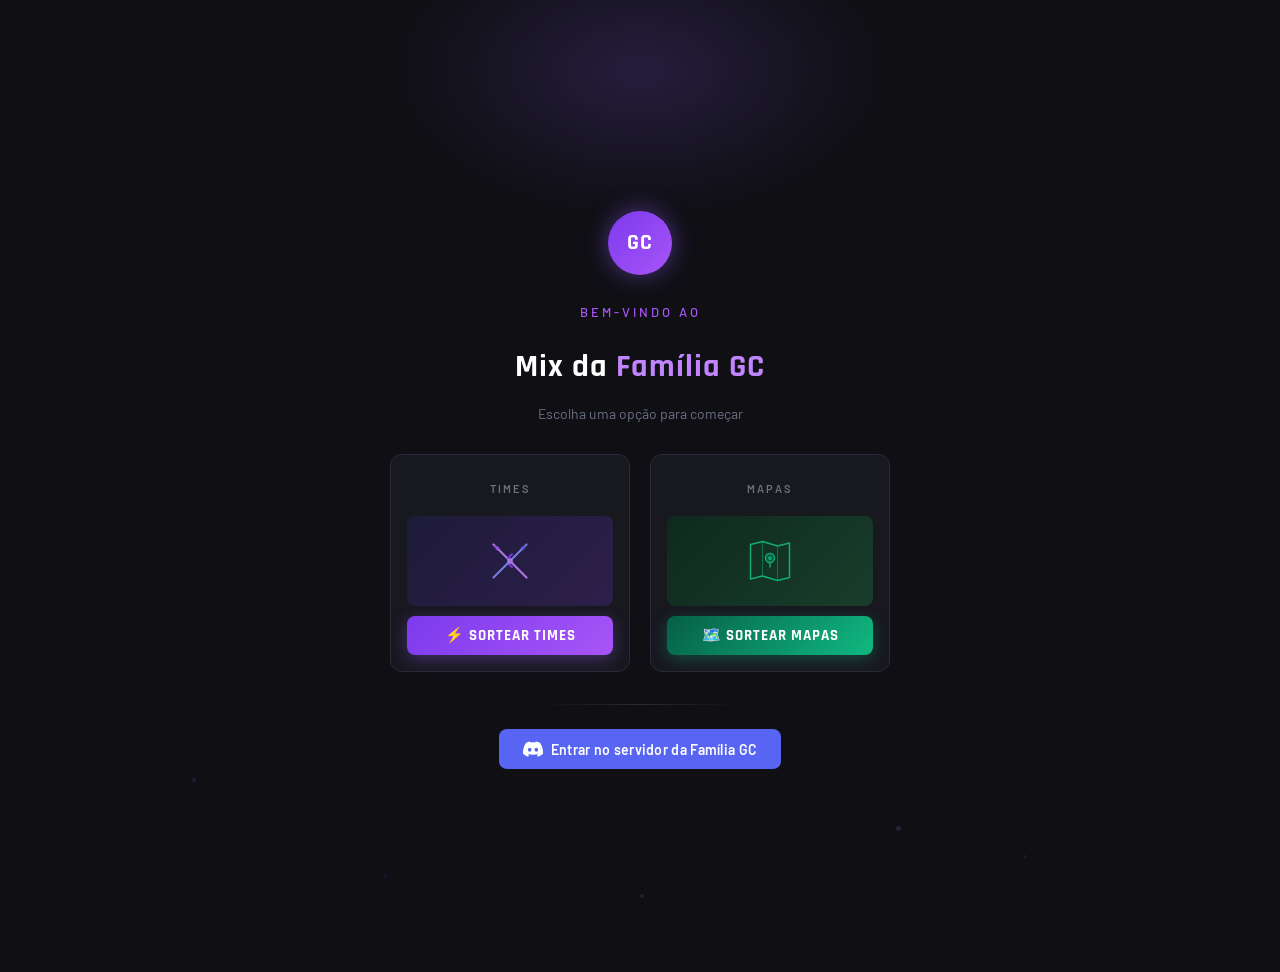
==== index.html @ 22ff1267 "add index e alteracoes de config" ====
<!DOCTYPE html>
<html lang="pt-br">
<head>
  <meta charset="UTF-8">
  <meta name="viewport" content="width=device-width, initial-scale=1.0">
  <title>Família GC</title>
</head>
<body>
  

<style>
  @import url('https://fonts.googleapis.com/css2?family=Rajdhani:wght@600;700&family=Barlow:wght@400;500;600&display=swap');

  html, body {
  margin: 0;
  padding: 0;
}
  .gc-wrap {
    background: #0f0f14;
    min-height: 100vh;
    display: flex;
    flex-direction: column;
    align-items: center;
    justify-content: center;
    padding: 2.5rem 1.5rem 2rem;
    position: relative;
    overflow: hidden;
  }

  .gc-bg-glow {
    position: absolute;
    top: -80px;
    left: 50%;
    transform: translateX(-50%);
    width: 500px;
    height: 300px;
    background: radial-gradient(ellipse, rgba(139,92,246,0.18) 0%, transparent 70%);
    pointer-events: none;
  }

  .gc-logo-badge {
    background: linear-gradient(135deg, #7c3aed, #a855f7);
    border-radius: 50%;
    width: 64px;
    height: 64px;
    display: flex;
    align-items: center;
    justify-content: center;
    font-family: 'Rajdhani', sans-serif;
    font-size: 22px;
    font-weight: 700;
    color: #fff;
    margin-bottom: 1rem;
    box-shadow: 0 0 24px rgba(139,92,246,0.5);
    letter-spacing: 1px;
  }

  .gc-welcome {
    font-family: 'Barlow', sans-serif;
    font-size: 13px;
    font-weight: 500;
    color: #a855f7;
    letter-spacing: 3px;
    text-transform: uppercase;
    margin-bottom: 0.4rem;
  }

  .gc-title {
    font-family: 'Rajdhani', sans-serif;
    font-size: 32px;
    font-weight: 700;
    color: #fff;
    letter-spacing: 1px;
    text-align: center;
    line-height: 1.2;
    margin-bottom: 0.3rem;
  }

  .gc-title span {
    color: #c084fc;
  }

  .gc-subtitle {
    font-family: 'Barlow', sans-serif;
    font-size: 14px;
    color: #6b7280;
    margin-bottom: 2rem;
  }

  .gc-cards {
    display: flex;
    gap: 20px;
    margin-bottom: 2rem;
    width: 100%;
    max-width: 500px;
  }

  .gc-card {
    flex: 1;
    background: #18181f;
    border: 1px solid #2a2a38;
    border-radius: 12px;
    padding: 1rem;
    display: flex;
    flex-direction: column;
    align-items: center;
    gap: 10px;
  }

  .gc-card-img {
    width: 100%;
    height: 90px;
    border-radius: 8px;
    display: flex;
    align-items: center;
    justify-content: center;
    font-size: 40px;
    position: relative;
    overflow: hidden;
  }

  .gc-card-img.teams {
    background: linear-gradient(135deg, #1e1b3a 0%, #2d1f4a 100%);
  }

  .gc-card-img.maps {
    background: linear-gradient(135deg, #0d2a1e 0%, #1a3d2b 100%);
  }

  .gc-card-label {
    font-family: 'Barlow', sans-serif;
    font-size: 11px;
    font-weight: 600;
    letter-spacing: 2px;
    text-transform: uppercase;
    color: #6b7280;
  }

  .gc-btn {
    width: 100%;
    padding: 10px 0;
    border-radius: 8px;
    border: none;
    cursor: pointer;
    font-family: 'Rajdhani', sans-serif;
    font-size: 15px;
    font-weight: 700;
    letter-spacing: 1px;
    text-transform: uppercase;
    transition: transform 0.1s, box-shadow 0.2s;
  }

  .gc-btn:active { transform: scale(0.97); }

  .gc-btn.teams {
    background: linear-gradient(135deg, #7c3aed, #a855f7);
    color: #fff;
    box-shadow: 0 4px 16px rgba(139,92,246,0.35);
  }

  .gc-btn.teams:hover {
    box-shadow: 0 4px 24px rgba(139,92,246,0.55);
  }

  .gc-btn.maps {
    background: linear-gradient(135deg, #065f46, #10b981);
    color: #fff;
    box-shadow: 0 4px 16px rgba(16,185,129,0.3);
  }

  .gc-btn.maps:hover {
    box-shadow: 0 4px 24px rgba(16,185,129,0.5);
  }

  .gc-divider {
    width: 200px;
    height: 1px;
    background: linear-gradient(90deg, transparent, #2a2a38, transparent);
    margin-bottom: 1.5rem;
  }

  .gc-discord-btn {
    display: flex;
    align-items: center;
    gap: 8px;
    background: #5865F2;
    color: #fff;
    border: none;
    border-radius: 8px;
    padding: 10px 24px;
    cursor: pointer;
    font-family: 'Barlow', sans-serif;
    font-size: 14px;
    font-weight: 600;
    letter-spacing: 0.3px;
    transition: background 0.2s, transform 0.1s;
  }

  .gc-discord-btn:hover { background: #4752C4; }
  .gc-discord-btn:active { transform: scale(0.97); }

  .gc-discord-btn svg {
    width: 20px;
    height: 20px;
    fill: #fff;
    flex-shrink: 0;
  }

  /* Floating particles */
  .particle {
    position: absolute;
    border-radius: 50%;
    pointer-events: none;
    animation: float linear infinite;
    opacity: 0.15;
  }

  @keyframes float {
    from { transform: translateY(0px) rotate(0deg); opacity: 0.1; }
    50% { opacity: 0.2; }
    to { transform: translateY(-400px) rotate(360deg); opacity: 0; }
  }

  /* Crossed swords SVG illustration */
  .sword-icon {
    width: 48px;
    height: 48px;
    opacity: 0.9;
  }

  .map-icon {
    width: 48px;
    height: 48px;
    opacity: 0.9;
  }
</style>

<div class="gc-wrap">
  <div class="gc-bg-glow"></div>

  <!-- particles -->
  <div class="particle" style="width:4px;height:4px;background:#a855f7;left:15%;top:80%;animation-duration:8s;animation-delay:0s;"></div>
  <div class="particle" style="width:3px;height:3px;background:#7c3aed;left:30%;top:90%;animation-duration:10s;animation-delay:2s;"></div>
  <div class="particle" style="width:5px;height:5px;background:#c084fc;left:70%;top:85%;animation-duration:7s;animation-delay:1s;"></div>
  <div class="particle" style="width:3px;height:3px;background:#10b981;left:80%;top:88%;animation-duration:9s;animation-delay:3s;"></div>
  <div class="particle" style="width:4px;height:4px;background:#818cf8;left:50%;top:92%;animation-duration:11s;animation-delay:0.5s;"></div>

  <div class="gc-logo-badge">GC</div>

  <p class="gc-welcome">Bem-vindo ao</p>
  <h1 class="gc-title">Mix da <span>Família GC</span></h1>
  <p class="gc-subtitle">Escolha uma opção para começar</p>

  <div class="gc-cards">
    <!-- Sortear Times -->
    <div class="gc-card">
      <p class="gc-card-label">Times</p>
      <div class="gc-card-img teams">
        <svg class="sword-icon" viewBox="0 0 64 64" xmlns="http://www.w3.org/2000/svg">
          <g opacity="0.95">
            <!-- Sword 1 (top-left to bottom-right) -->
            <line x1="10" y1="10" x2="54" y2="54" stroke="#c084fc" stroke-width="3" stroke-linecap="round"/>
            <polygon points="10,10 14,18 18,14" fill="#a855f7"/>
            <rect x="27" y="36" width="10" height="3" rx="1.5" fill="#7c3aed" transform="rotate(45 32 37.5)"/>
            <!-- Sword 2 (top-right to bottom-left) -->
            <line x1="54" y1="10" x2="10" y2="54" stroke="#818cf8" stroke-width="3" stroke-linecap="round"/>
            <polygon points="54,10 50,18 46,14" fill="#6366f1"/>
            <rect x="27" y="24" width="10" height="3" rx="1.5" fill="#7c3aed" transform="rotate(-45 32 25.5)"/>
            <!-- center glow dot -->
            <circle cx="32" cy="32" r="4" fill="#c084fc" opacity="0.8"/>
          </g>
        </svg>
      </div>
      <button class="gc-btn teams" onclick="window.location.href='/sorteio.php'"> ⚡ Sortear Times</button>
    </div>

    <!-- Sortear Mapas -->
    <div class="gc-card">
      <p class="gc-card-label">Mapas</p>
      <div class="gc-card-img maps">
        <svg class="map-icon" viewBox="0 0 64 64" xmlns="http://www.w3.org/2000/svg">
          <!-- Map shape -->
          <polygon points="6,10 22,6 42,12 58,8 58,54 42,58 22,52 6,56" fill="none" stroke="#10b981" stroke-width="2" stroke-linejoin="round"/>
          <!-- Fold lines -->
          <line x1="22" y1="6" x2="22" y2="52" stroke="#10b981" stroke-width="1.5" opacity="0.5"/>
          <line x1="42" y1="12" x2="42" y2="58" stroke="#10b981" stroke-width="1.5" opacity="0.5"/>
          <!-- Location pin -->
          <circle cx="32" cy="28" r="6" fill="#065f46" stroke="#10b981" stroke-width="2"/>
          <circle cx="32" cy="28" r="2.5" fill="#10b981"/>
          <line x1="32" y1="34" x2="32" y2="40" stroke="#10b981" stroke-width="2" stroke-linecap="round"/>
        </svg>
      </div>
      <button class="gc-btn maps" onclick="window.location.href='/sorteio_de_mapas.html'">🗺️ Sortear Mapas</button>
    </div>
  </div>

  <div class="gc-divider"></div>

  <!-- Discord Button -->
  <button class="gc-discord-btn" onclick="openLink('https://discord.gg/familiagc')">
    <svg viewBox="0 0 24 24" xmlns="http://www.w3.org/2000/svg">
      <path d="M20.317 4.37a19.791 19.791 0 0 0-4.885-1.515.074.074 0 0 0-.079.037c-.21.375-.444.864-.608 1.25a18.27 18.27 0 0 0-5.487 0 12.64 12.64 0 0 0-.617-1.25.077.077 0 0 0-.079-.037A19.736 19.736 0 0 0 3.677 4.37a.07.07 0 0 0-.032.027C.533 9.046-.32 13.58.099 18.057.1 18.083.115 18.108.136 18.123a19.916 19.916 0 0 0 5.993 3.03.077.077 0 0 0 .084-.028c.462-.63.874-1.295 1.226-1.994a.076.076 0 0 0-.041-.106 13.107 13.107 0 0 1-1.872-.892.077.077 0 0 1-.008-.128 10.2 10.2 0 0 0 .372-.292.074.074 0 0 1 .077-.01c3.928 1.793 8.18 1.793 12.062 0a.074.074 0 0 1 .078.01c.12.098.246.198.373.292a.077.077 0 0 1-.006.127 12.299 12.299 0 0 1-1.873.892.077.077 0 0 0-.041.107c.36.698.772 1.362 1.225 1.993a.076.076 0 0 0 .084.028 19.839 19.839 0 0 0 6.002-3.03.077.077 0 0 0 .032-.054c.5-5.177-.838-9.674-3.549-13.66a.061.061 0 0 0-.031-.03zM8.02 15.33c-1.183 0-2.157-1.085-2.157-2.419 0-1.333.956-2.419 2.157-2.419 1.21 0 2.176 1.096 2.157 2.42 0 1.333-.956 2.418-2.157 2.418zm7.975 0c-1.183 0-2.157-1.085-2.157-2.419 0-1.333.955-2.419 2.157-2.419 1.21 0 2.176 1.096 2.157 2.42 0 1.333-.946 2.418-2.157 2.418z"/>
    </svg>
    Entrar no servidor da Família GC
  </button>
</div>
</body>
</html>
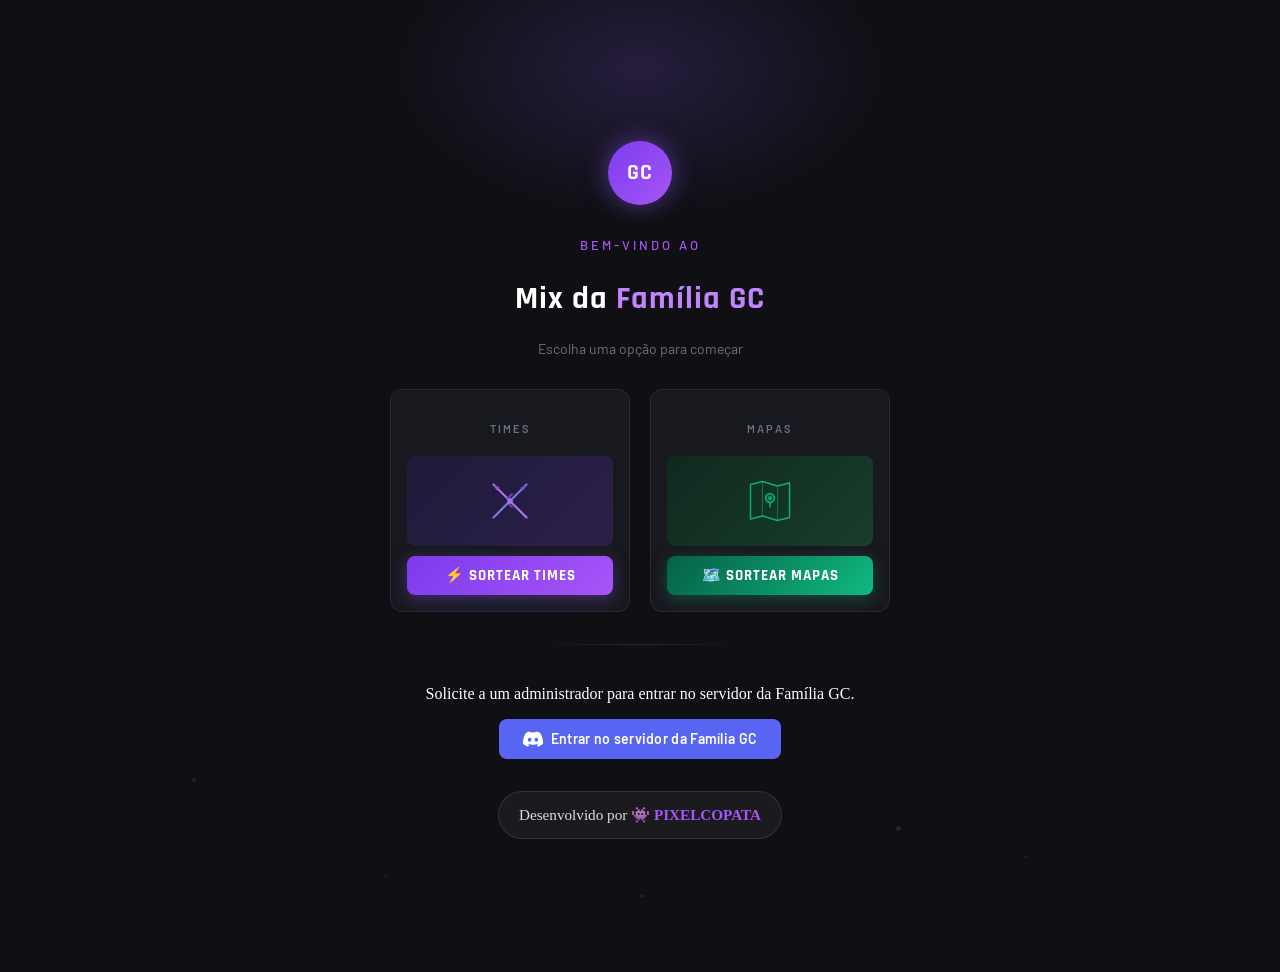
==== commit 98f40d33: "att de footer e melhorias de desempenho Co-authored-by: Copilot <copilot@github.com>" ====
--- a/index.html
+++ b/index.html
@@ -1,308 +1,234 @@
-<!DOCTYPE html>
+<!doctype html>
 <html lang="pt-br">
-<head>
-  <meta charset="UTF-8">
-  <meta name="viewport" content="width=device-width, initial-scale=1.0">
-  <title>Família GC</title>
-</head>
-<body>
-  
-
-<style>
-  @import url('https://fonts.googleapis.com/css2?family=Rajdhani:wght@600;700&family=Barlow:wght@400;500;600&display=swap');
-
-  html, body {
-  margin: 0;
-  padding: 0;
-}
-  .gc-wrap {
-    background: #0f0f14;
-    min-height: 100vh;
-    display: flex;
-    flex-direction: column;
-    align-items: center;
-    justify-content: center;
-    padding: 2.5rem 1.5rem 2rem;
-    position: relative;
-    overflow: hidden;
-  }
-
-  .gc-bg-glow {
-    position: absolute;
-    top: -80px;
-    left: 50%;
-    transform: translateX(-50%);
-    width: 500px;
-    height: 300px;
-    background: radial-gradient(ellipse, rgba(139,92,246,0.18) 0%, transparent 70%);
-    pointer-events: none;
-  }
-
-  .gc-logo-badge {
-    background: linear-gradient(135deg, #7c3aed, #a855f7);
-    border-radius: 50%;
-    width: 64px;
-    height: 64px;
-    display: flex;
-    align-items: center;
-    justify-content: center;
-    font-family: 'Rajdhani', sans-serif;
-    font-size: 22px;
-    font-weight: 700;
-    color: #fff;
-    margin-bottom: 1rem;
-    box-shadow: 0 0 24px rgba(139,92,246,0.5);
-    letter-spacing: 1px;
-  }
-
-  .gc-welcome {
-    font-family: 'Barlow', sans-serif;
-    font-size: 13px;
-    font-weight: 500;
-    color: #a855f7;
-    letter-spacing: 3px;
-    text-transform: uppercase;
-    margin-bottom: 0.4rem;
-  }
-
-  .gc-title {
-    font-family: 'Rajdhani', sans-serif;
-    font-size: 32px;
-    font-weight: 700;
-    color: #fff;
-    letter-spacing: 1px;
-    text-align: center;
-    line-height: 1.2;
-    margin-bottom: 0.3rem;
-  }
-
-  .gc-title span {
-    color: #c084fc;
-  }
-
-  .gc-subtitle {
-    font-family: 'Barlow', sans-serif;
-    font-size: 14px;
-    color: #6b7280;
-    margin-bottom: 2rem;
-  }
-
-  .gc-cards {
-    display: flex;
-    gap: 20px;
-    margin-bottom: 2rem;
-    width: 100%;
-    max-width: 500px;
-  }
-
-  .gc-card {
-    flex: 1;
-    background: #18181f;
-    border: 1px solid #2a2a38;
-    border-radius: 12px;
-    padding: 1rem;
-    display: flex;
-    flex-direction: column;
-    align-items: center;
-    gap: 10px;
-  }
-
-  .gc-card-img {
-    width: 100%;
-    height: 90px;
-    border-radius: 8px;
-    display: flex;
-    align-items: center;
-    justify-content: center;
-    font-size: 40px;
-    position: relative;
-    overflow: hidden;
-  }
-
-  .gc-card-img.teams {
-    background: linear-gradient(135deg, #1e1b3a 0%, #2d1f4a 100%);
-  }
-
-  .gc-card-img.maps {
-    background: linear-gradient(135deg, #0d2a1e 0%, #1a3d2b 100%);
-  }
-
-  .gc-card-label {
-    font-family: 'Barlow', sans-serif;
-    font-size: 11px;
-    font-weight: 600;
-    letter-spacing: 2px;
-    text-transform: uppercase;
-    color: #6b7280;
-  }
-
-  .gc-btn {
-    width: 100%;
-    padding: 10px 0;
-    border-radius: 8px;
-    border: none;
-    cursor: pointer;
-    font-family: 'Rajdhani', sans-serif;
-    font-size: 15px;
-    font-weight: 700;
-    letter-spacing: 1px;
-    text-transform: uppercase;
-    transition: transform 0.1s, box-shadow 0.2s;
-  }
-
-  .gc-btn:active { transform: scale(0.97); }
-
-  .gc-btn.teams {
-    background: linear-gradient(135deg, #7c3aed, #a855f7);
-    color: #fff;
-    box-shadow: 0 4px 16px rgba(139,92,246,0.35);
-  }
-
-  .gc-btn.teams:hover {
-    box-shadow: 0 4px 24px rgba(139,92,246,0.55);
-  }
-
-  .gc-btn.maps {
-    background: linear-gradient(135deg, #065f46, #10b981);
-    color: #fff;
-    box-shadow: 0 4px 16px rgba(16,185,129,0.3);
-  }
-
-  .gc-btn.maps:hover {
-    box-shadow: 0 4px 24px rgba(16,185,129,0.5);
-  }
-
-  .gc-divider {
-    width: 200px;
-    height: 1px;
-    background: linear-gradient(90deg, transparent, #2a2a38, transparent);
-    margin-bottom: 1.5rem;
-  }
-
-  .gc-discord-btn {
-    display: flex;
-    align-items: center;
-    gap: 8px;
-    background: #5865F2;
-    color: #fff;
-    border: none;
-    border-radius: 8px;
-    padding: 10px 24px;
-    cursor: pointer;
-    font-family: 'Barlow', sans-serif;
-    font-size: 14px;
-    font-weight: 600;
-    letter-spacing: 0.3px;
-    transition: background 0.2s, transform 0.1s;
-  }
-
-  .gc-discord-btn:hover { background: #4752C4; }
-  .gc-discord-btn:active { transform: scale(0.97); }
-
-  .gc-discord-btn svg {
-    width: 20px;
-    height: 20px;
-    fill: #fff;
-    flex-shrink: 0;
-  }
-
-  /* Floating particles */
-  .particle {
-    position: absolute;
-    border-radius: 50%;
-    pointer-events: none;
-    animation: float linear infinite;
-    opacity: 0.15;
-  }
-
-  @keyframes float {
-    from { transform: translateY(0px) rotate(0deg); opacity: 0.1; }
-    50% { opacity: 0.2; }
-    to { transform: translateY(-400px) rotate(360deg); opacity: 0; }
-  }
-
-  /* Crossed swords SVG illustration */
-  .sword-icon {
-    width: 48px;
-    height: 48px;
-    opacity: 0.9;
-  }
-
-  .map-icon {
-    width: 48px;
-    height: 48px;
-    opacity: 0.9;
-  }
-</style>
-
-<div class="gc-wrap">
-  <div class="gc-bg-glow"></div>
-
-  <!-- particles -->
-  <div class="particle" style="width:4px;height:4px;background:#a855f7;left:15%;top:80%;animation-duration:8s;animation-delay:0s;"></div>
-  <div class="particle" style="width:3px;height:3px;background:#7c3aed;left:30%;top:90%;animation-duration:10s;animation-delay:2s;"></div>
-  <div class="particle" style="width:5px;height:5px;background:#c084fc;left:70%;top:85%;animation-duration:7s;animation-delay:1s;"></div>
-  <div class="particle" style="width:3px;height:3px;background:#10b981;left:80%;top:88%;animation-duration:9s;animation-delay:3s;"></div>
-  <div class="particle" style="width:4px;height:4px;background:#818cf8;left:50%;top:92%;animation-duration:11s;animation-delay:0.5s;"></div>
-
-  <div class="gc-logo-badge">GC</div>
-
-  <p class="gc-welcome">Bem-vindo ao</p>
-  <h1 class="gc-title">Mix da <span>Família GC</span></h1>
-  <p class="gc-subtitle">Escolha uma opção para começar</p>
-
-  <div class="gc-cards">
-    <!-- Sortear Times -->
-    <div class="gc-card">
-      <p class="gc-card-label">Times</p>
-      <div class="gc-card-img teams">
-        <svg class="sword-icon" viewBox="0 0 64 64" xmlns="http://www.w3.org/2000/svg">
-          <g opacity="0.95">
-            <!-- Sword 1 (top-left to bottom-right) -->
-            <line x1="10" y1="10" x2="54" y2="54" stroke="#c084fc" stroke-width="3" stroke-linecap="round"/>
-            <polygon points="10,10 14,18 18,14" fill="#a855f7"/>
-            <rect x="27" y="36" width="10" height="3" rx="1.5" fill="#7c3aed" transform="rotate(45 32 37.5)"/>
-            <!-- Sword 2 (top-right to bottom-left) -->
-            <line x1="54" y1="10" x2="10" y2="54" stroke="#818cf8" stroke-width="3" stroke-linecap="round"/>
-            <polygon points="54,10 50,18 46,14" fill="#6366f1"/>
-            <rect x="27" y="24" width="10" height="3" rx="1.5" fill="#7c3aed" transform="rotate(-45 32 25.5)"/>
-            <!-- center glow dot -->
-            <circle cx="32" cy="32" r="4" fill="#c084fc" opacity="0.8"/>
-          </g>
+  <head>
+    <meta charset="UTF-8" />
+    <meta name="viewport" content="width=device-width, initial-scale=1.0" />
+    <title>Família GC</title>
+    <link rel="stylesheet" href="styleindex.css" />
+  </head>
+  <body>
+    <div class="gc-wrap">
+      <div class="gc-bg-glow"></div>
+
+      <!-- particles -->
+      <div
+        class="particle"
+        style="
+          width: 4px;
+          height: 4px;
+          background: #a855f7;
+          left: 15%;
+          top: 80%;
+          animation-duration: 8s;
+          animation-delay: 0s;
+        "
+      ></div>
+      <div
+        class="particle"
+        style="
+          width: 3px;
+          height: 3px;
+          background: #7c3aed;
+          left: 30%;
+          top: 90%;
+          animation-duration: 10s;
+          animation-delay: 2s;
+        "
+      ></div>
+      <div
+        class="particle"
+        style="
+          width: 5px;
+          height: 5px;
+          background: #c084fc;
+          left: 70%;
+          top: 85%;
+          animation-duration: 7s;
+          animation-delay: 1s;
+        "
+      ></div>
+      <div
+        class="particle"
+        style="
+          width: 3px;
+          height: 3px;
+          background: #10b981;
+          left: 80%;
+          top: 88%;
+          animation-duration: 9s;
+          animation-delay: 3s;
+        "
+      ></div>
+      <div
+        class="particle"
+        style="
+          width: 4px;
+          height: 4px;
+          background: #818cf8;
+          left: 50%;
+          top: 92%;
+          animation-duration: 11s;
+          animation-delay: 0.5s;
+        "
+      ></div>
+
+      <div class="gc-logo-badge">GC</div>
+
+      <p class="gc-welcome">Bem-vindo ao</p>
+      <h1 class="gc-title">Mix da <span>Família GC</span></h1>
+      <p class="gc-subtitle">Escolha uma opção para começar</p>
+
+      <div class="gc-cards">
+        <!-- Sortear Times -->
+        <div class="gc-card">
+          <p class="gc-card-label">Times</p>
+          <div class="gc-card-img teams">
+            <svg
+              class="sword-icon"
+              viewBox="0 0 64 64"
+              xmlns="http://www.w3.org/2000/svg"
+            >
+              <g opacity="0.95">
+                <!-- Sword 1 (top-left to bottom-right) -->
+                <line
+                  x1="10"
+                  y1="10"
+                  x2="54"
+                  y2="54"
+                  stroke="#c084fc"
+                  stroke-width="3"
+                  stroke-linecap="round"
+                />
+                <polygon points="10,10 14,18 18,14" fill="#a855f7" />
+                <rect
+                  x="27"
+                  y="36"
+                  width="10"
+                  height="3"
+                  rx="1.5"
+                  fill="#7c3aed"
+                  transform="rotate(45 32 37.5)"
+                />
+                <!-- Sword 2 (top-right to bottom-left) -->
+                <line
+                  x1="54"
+                  y1="10"
+                  x2="10"
+                  y2="54"
+                  stroke="#818cf8"
+                  stroke-width="3"
+                  stroke-linecap="round"
+                />
+                <polygon points="54,10 50,18 46,14" fill="#6366f1" />
+                <rect
+                  x="27"
+                  y="24"
+                  width="10"
+                  height="3"
+                  rx="1.5"
+                  fill="#7c3aed"
+                  transform="rotate(-45 32 25.5)"
+                />
+                <!-- center glow dot -->
+                <circle cx="32" cy="32" r="4" fill="#c084fc" opacity="0.8" />
+              </g>
+            </svg>
+          </div>
+          <button
+            class="gc-btn teams"
+            onclick="window.location.href = '/sorteio.php'"
+          >
+            ⚡ Sortear Times
+          </button>
+        </div>
+
+        <!-- Sortear Mapas -->
+        <div class="gc-card">
+          <p class="gc-card-label">Mapas</p>
+          <div class="gc-card-img maps">
+            <svg
+              class="map-icon"
+              viewBox="0 0 64 64"
+              xmlns="http://www.w3.org/2000/svg"
+            >
+              <!-- Map shape -->
+              <polygon
+                points="6,10 22,6 42,12 58,8 58,54 42,58 22,52 6,56"
+                fill="none"
+                stroke="#10b981"
+                stroke-width="2"
+                stroke-linejoin="round"
+              />
+              <!-- Fold lines -->
+              <line
+                x1="22"
+                y1="6"
+                x2="22"
+                y2="52"
+                stroke="#10b981"
+                stroke-width="1.5"
+                opacity="0.5"
+              />
+              <line
+                x1="42"
+                y1="12"
+                x2="42"
+                y2="58"
+                stroke="#10b981"
+                stroke-width="1.5"
+                opacity="0.5"
+              />
+              <!-- Location pin -->
+              <circle
+                cx="32"
+                cy="28"
+                r="6"
+                fill="#065f46"
+                stroke="#10b981"
+                stroke-width="2"
+              />
+              <circle cx="32" cy="28" r="2.5" fill="#10b981" />
+              <line
+                x1="32"
+                y1="34"
+                x2="32"
+                y2="40"
+                stroke="#10b981"
+                stroke-width="2"
+                stroke-linecap="round"
+              />
+            </svg>
+          </div>
+          <button
+            class="gc-btn maps"
+            onclick="window.location.href = '/sorteio_de_mapas.html'"
+          >
+            🗺️ Sortear Mapas
+          </button>
+        </div>
+      </div>
+
+      <div class="gc-divider"></div>
+
+      <!-- Discord Button -->
+       <p>Solicite a um administrador para entrar no servidor da Família GC.</p>
+       
+      <button
+        class="gc-discord-btn"
+        onclick="openLink('https://discord.gg/6ArCNurN')"
+      >
+        <svg viewBox="0 0 24 24" xmlns="http://www.w3.org/2000/svg">
+          <path
+            d="M20.317 4.37a19.791 19.791 0 0 0-4.885-1.515.074.074 0 0 0-.079.037c-.21.375-.444.864-.608 1.25a18.27 18.27 0 0 0-5.487 0 12.64 12.64 0 0 0-.617-1.25.077.077 0 0 0-.079-.037A19.736 19.736 0 0 0 3.677 4.37a.07.07 0 0 0-.032.027C.533 9.046-.32 13.58.099 18.057.1 18.083.115 18.108.136 18.123a19.916 19.916 0 0 0 5.993 3.03.077.077 0 0 0 .084-.028c.462-.63.874-1.295 1.226-1.994a.076.076 0 0 0-.041-.106 13.107 13.107 0 0 1-1.872-.892.077.077 0 0 1-.008-.128 10.2 10.2 0 0 0 .372-.292.074.074 0 0 1 .077-.01c3.928 1.793 8.18 1.793 12.062 0a.074.074 0 0 1 .078.01c.12.098.246.198.373.292a.077.077 0 0 1-.006.127 12.299 12.299 0 0 1-1.873.892.077.077 0 0 0-.041.107c.36.698.772 1.362 1.225 1.993a.076.076 0 0 0 .084.028 19.839 19.839 0 0 0 6.002-3.03.077.077 0 0 0 .032-.054c.5-5.177-.838-9.674-3.549-13.66a.061.061 0 0 0-.031-.03zM8.02 15.33c-1.183 0-2.157-1.085-2.157-2.419 0-1.333.956-2.419 2.157-2.419 1.21 0 2.176 1.096 2.157 2.42 0 1.333-.956 2.418-2.157 2.418zm7.975 0c-1.183 0-2.157-1.085-2.157-2.419 0-1.333.955-2.419 2.157-2.419 1.21 0 2.176 1.096 2.157 2.42 0 1.333-.946 2.418-2.157 2.418z"
+          />
         </svg>
+        Entrar no servidor da Família GC
+      </button>
+      <div class="copy">
+        <footer>
+          <p>Desenvolvido por <a href="https://github.com/euocas" target="_blank">👾 PIXELCOPATA</a></p>
+        </footer>
       </div>
-      <button class="gc-btn teams" onclick="window.location.href='/sorteio.php'"> ⚡ Sortear Times</button>
     </div>
-
-    <!-- Sortear Mapas -->
-    <div class="gc-card">
-      <p class="gc-card-label">Mapas</p>
-      <div class="gc-card-img maps">
-        <svg class="map-icon" viewBox="0 0 64 64" xmlns="http://www.w3.org/2000/svg">
-          <!-- Map shape -->
-          <polygon points="6,10 22,6 42,12 58,8 58,54 42,58 22,52 6,56" fill="none" stroke="#10b981" stroke-width="2" stroke-linejoin="round"/>
-          <!-- Fold lines -->
-          <line x1="22" y1="6" x2="22" y2="52" stroke="#10b981" stroke-width="1.5" opacity="0.5"/>
-          <line x1="42" y1="12" x2="42" y2="58" stroke="#10b981" stroke-width="1.5" opacity="0.5"/>
-          <!-- Location pin -->
-          <circle cx="32" cy="28" r="6" fill="#065f46" stroke="#10b981" stroke-width="2"/>
-          <circle cx="32" cy="28" r="2.5" fill="#10b981"/>
-          <line x1="32" y1="34" x2="32" y2="40" stroke="#10b981" stroke-width="2" stroke-linecap="round"/>
-        </svg>
-      </div>
-      <button class="gc-btn maps" onclick="window.location.href='/sorteio_de_mapas.html'">🗺️ Sortear Mapas</button>
-    </div>
-  </div>
-
-  <div class="gc-divider"></div>
-
-  <!-- Discord Button -->
-  <button class="gc-discord-btn" onclick="openLink('https://discord.gg/familiagc')">
-    <svg viewBox="0 0 24 24" xmlns="http://www.w3.org/2000/svg">
-      <path d="M20.317 4.37a19.791 19.791 0 0 0-4.885-1.515.074.074 0 0 0-.079.037c-.21.375-.444.864-.608 1.25a18.27 18.27 0 0 0-5.487 0 12.64 12.64 0 0 0-.617-1.25.077.077 0 0 0-.079-.037A19.736 19.736 0 0 0 3.677 4.37a.07.07 0 0 0-.032.027C.533 9.046-.32 13.58.099 18.057.1 18.083.115 18.108.136 18.123a19.916 19.916 0 0 0 5.993 3.03.077.077 0 0 0 .084-.028c.462-.63.874-1.295 1.226-1.994a.076.076 0 0 0-.041-.106 13.107 13.107 0 0 1-1.872-.892.077.077 0 0 1-.008-.128 10.2 10.2 0 0 0 .372-.292.074.074 0 0 1 .077-.01c3.928 1.793 8.18 1.793 12.062 0a.074.074 0 0 1 .078.01c.12.098.246.198.373.292a.077.077 0 0 1-.006.127 12.299 12.299 0 0 1-1.873.892.077.077 0 0 0-.041.107c.36.698.772 1.362 1.225 1.993a.076.076 0 0 0 .084.028 19.839 19.839 0 0 0 6.002-3.03.077.077 0 0 0 .032-.054c.5-5.177-.838-9.674-3.549-13.66a.061.061 0 0 0-.031-.03zM8.02 15.33c-1.183 0-2.157-1.085-2.157-2.419 0-1.333.956-2.419 2.157-2.419 1.21 0 2.176 1.096 2.157 2.42 0 1.333-.956 2.418-2.157 2.418zm7.975 0c-1.183 0-2.157-1.085-2.157-2.419 0-1.333.955-2.419 2.157-2.419 1.21 0 2.176 1.096 2.157 2.42 0 1.333-.946 2.418-2.157 2.418z"/>
-    </svg>
-    Entrar no servidor da Família GC
-  </button>
-</div>
-</body>
-</html>+  </body>
+</html>
--- a/styleindex.css
+++ b/styleindex.css
@@ -0,0 +1,296 @@
+@import url("https://fonts.googleapis.com/css2?family=Rajdhani:wght@600;700&family=Barlow:wght@400;500;600&display=swap");
+
+html,
+body {
+  margin: 0;
+  padding: 0;
+}
+.gc-wrap {
+  background: #0f0f14;
+  min-height: 100vh;
+  display: flex;
+  flex-direction: column;
+  align-items: center;
+  justify-content: center;
+  padding: 2.5rem 1.5rem 2rem;
+  position: relative;
+  overflow: hidden;
+}
+
+.gc-bg-glow {
+  position: absolute;
+  top: -80px;
+  left: 50%;
+  transform: translateX(-50%);
+  width: 500px;
+  height: 300px;
+  background: radial-gradient(
+    ellipse,
+    rgba(139, 92, 246, 0.18) 0%,
+    transparent 70%
+  );
+  pointer-events: none;
+}
+
+.gc-logo-badge {
+  background: linear-gradient(135deg, #7c3aed, #a855f7);
+  border-radius: 50%;
+  width: 64px;
+  height: 64px;
+  display: flex;
+  align-items: center;
+  justify-content: center;
+  font-family: "Rajdhani", sans-serif;
+  font-size: 22px;
+  font-weight: 700;
+  color: #fff;
+  margin-bottom: 1rem;
+  box-shadow: 0 0 24px rgba(139, 92, 246, 0.5);
+  letter-spacing: 1px;
+}
+
+.gc-welcome {
+  font-family: "Barlow", sans-serif;
+  font-size: 13px;
+  font-weight: 500;
+  color: #a855f7;
+  letter-spacing: 3px;
+  text-transform: uppercase;
+  margin-bottom: 0.4rem;
+}
+
+.gc-title {
+  font-family: "Rajdhani", sans-serif;
+  font-size: 32px;
+  font-weight: 700;
+  color: #fff;
+  letter-spacing: 1px;
+  text-align: center;
+  line-height: 1.2;
+  margin-bottom: 0.3rem;
+}
+
+.gc-title span {
+  color: #c084fc;
+}
+
+.gc-subtitle {
+  font-family: "Barlow", sans-serif;
+  font-size: 14px;
+  color: #6b7280;
+  margin-bottom: 2rem;
+}
+
+.gc-cards {
+  display: flex;
+  gap: 20px;
+  margin-bottom: 2rem;
+  width: 100%;
+  max-width: 500px;
+}
+
+.gc-card {
+  flex: 1;
+  background: #18181f;
+  border: 1px solid #2a2a38;
+  border-radius: 12px;
+  padding: 1rem;
+  display: flex;
+  flex-direction: column;
+  align-items: center;
+  gap: 10px;
+}
+
+.gc-card-img {
+  width: 100%;
+  height: 90px;
+  border-radius: 8px;
+  display: flex;
+  align-items: center;
+  justify-content: center;
+  font-size: 40px;
+  position: relative;
+  overflow: hidden;
+}
+
+.gc-card-img.teams {
+  background: linear-gradient(135deg, #1e1b3a 0%, #2d1f4a 100%);
+}
+
+.gc-card-img.maps {
+  background: linear-gradient(135deg, #0d2a1e 0%, #1a3d2b 100%);
+}
+
+.gc-card-label {
+  font-family: "Barlow", sans-serif;
+  font-size: 11px;
+  font-weight: 600;
+  letter-spacing: 2px;
+  text-transform: uppercase;
+  color: #6b7280;
+}
+
+.gc-btn {
+  width: 100%;
+  padding: 10px 0;
+  border-radius: 8px;
+  border: none;
+  cursor: pointer;
+  font-family: "Rajdhani", sans-serif;
+  font-size: 15px;
+  font-weight: 700;
+  letter-spacing: 1px;
+  text-transform: uppercase;
+  transition:
+    transform 0.1s,
+    box-shadow 0.2s;
+}
+
+.gc-btn:active {
+  transform: scale(0.97);
+}
+
+.gc-btn.teams {
+  background: linear-gradient(135deg, #7c3aed, #a855f7);
+  color: #fff;
+  box-shadow: 0 4px 16px rgba(139, 92, 246, 0.35);
+}
+
+.gc-btn.teams:hover {
+  box-shadow: 0 4px 24px rgba(139, 92, 246, 0.55);
+}
+
+.gc-btn.maps {
+  background: linear-gradient(135deg, #065f46, #10b981);
+  color: #fff;
+  box-shadow: 0 4px 16px rgba(16, 185, 129, 0.3);
+}
+
+.gc-btn.maps:hover {
+  box-shadow: 0 4px 24px rgba(16, 185, 129, 0.5);
+}
+
+.gc-divider {
+  width: 200px;
+  height: 1px;
+  background: linear-gradient(90deg, transparent, #2a2a38, transparent);
+  margin-bottom: 1.5rem;
+}
+
+.gc-discord-btn {
+  display: flex;
+  align-items: center;
+  gap: 8px;
+  background: #5865f2;
+  color: #fff;
+  border: none;
+  border-radius: 8px;
+  padding: 10px 24px;
+  cursor: pointer;
+  font-family: "Barlow", sans-serif;
+  font-size: 14px;
+  font-weight: 600;
+  letter-spacing: 0.3px;
+  transition:
+    background 0.2s,
+    transform 0.1s;
+}
+
+.gc-discord-btn:hover {
+  background: #4752c4;
+}
+
+.copy {
+  margin-top: 2rem;
+  width: 100%;
+  text-align: center;
+}
+
+.copy footer {
+  display: inline-flex;
+  align-items: center;
+  justify-content: center;
+  padding: 0.9rem 1.25rem;
+  border-radius: 999px;
+  background: rgba(255, 255, 255, 0.05);
+  border: 1px solid rgba(255, 255, 255, 0.1);
+}
+
+.copy footer p {
+  margin: 0;
+  color: rgba(255, 255, 255, 0.85);
+  font-size: 0.95rem;
+}
+
+.copy footer a {
+  color: #a855f7;
+  text-decoration: none;
+  font-weight: 700;
+}
+
+.copy footer a:hover {
+  text-decoration: underline;
+}
+.gc-discord-btn:active {
+  transform: scale(0.97);
+}
+
+.gc-discord-btn svg {
+  width: 20px;
+  height: 20px;
+  fill: #fff;
+  flex-shrink: 0;
+}
+
+/* Floating particles */
+.particle {
+  position: absolute;
+  border-radius: 50%;
+  pointer-events: none;
+  animation: float linear infinite;
+  opacity: 0.15;
+}
+
+@keyframes float {
+  from {
+    transform: translateY(0px) rotate(0deg);
+    opacity: 0.1;
+  }
+  50% {
+    opacity: 0.2;
+  }
+  to {
+    transform: translateY(-400px) rotate(360deg);
+    opacity: 0;
+  }
+}
+
+/* Crossed swords SVG illustration */
+.sword-icon {
+  width: 48px;
+  height: 48px;
+  opacity: 0.9;
+}
+
+.map-icon {
+  width: 48px;
+  height: 48px;
+  opacity: 0.9;
+}
+
+footer {
+  color: #fff;
+  text-align: center;
+  padding: 20px 0;
+}
+.copy a{
+  text-decoration: none;
+}
+
+p {
+  color: #fff;
+  text-align: center;
+  margin-top: 1rem;
+}
+
+
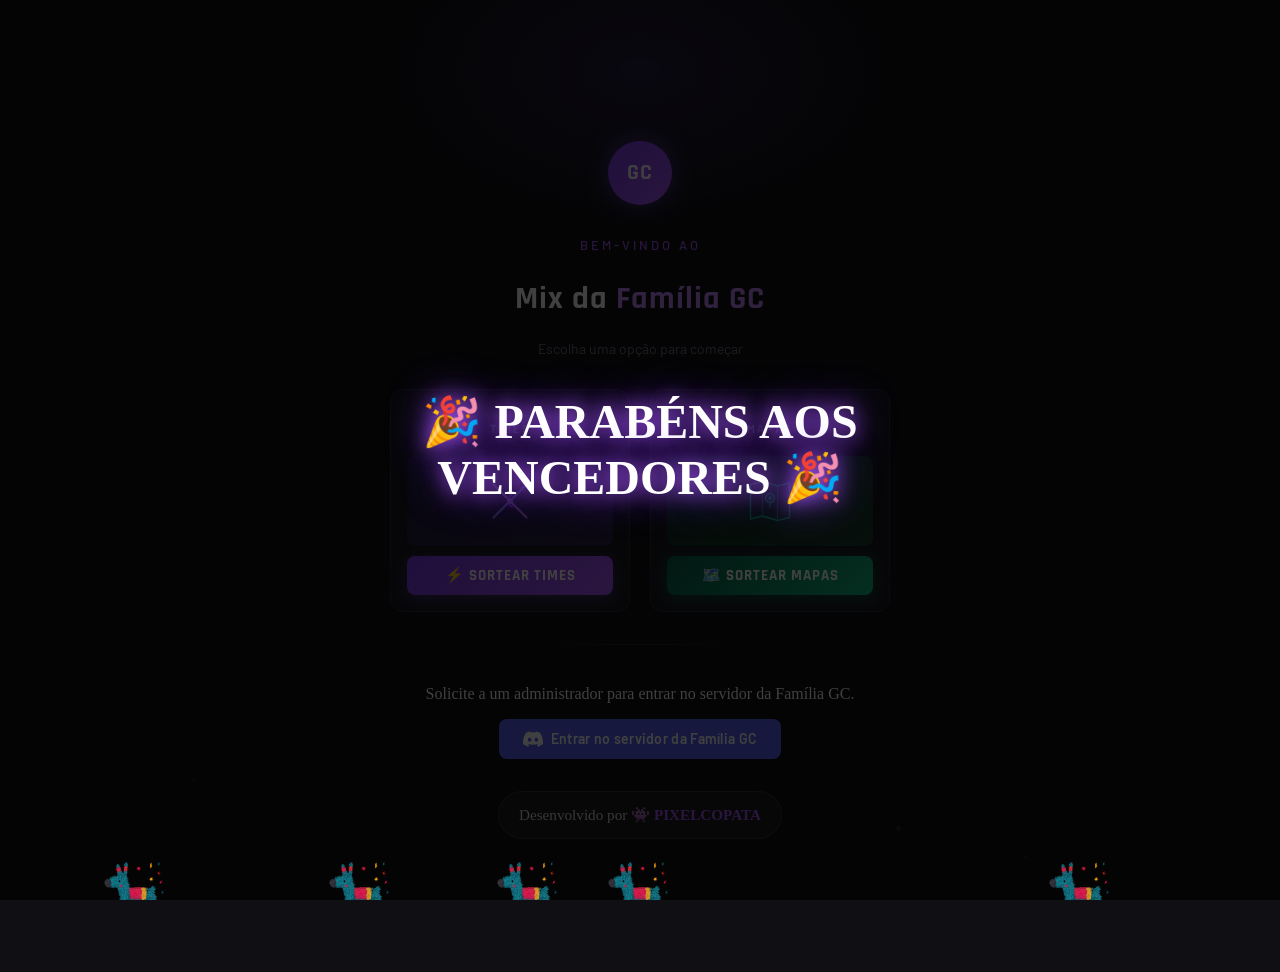
==== commit a316e24f: "atualização pinhatas js e mensagem" ====
--- a/index.html
+++ b/index.html
@@ -230,5 +230,20 @@
         </footer>
       </div>
     </div>
+
+    <div id="pinhata-container"></div>
+<script src="pinhata.js"></script>
+
+<div id="mensagem-final" class="mensagem-final">
+  🎉 PARABÉNS AOS VENCEDORES 🎉
+</div>
+
+<div id="overlay" class="overlay-escuro"></div>
+
+<div id="mensagem-final" class="mensagem-final">
+  🎉 PARABÉNS AOS VENCEDORES 🎉
+</div>
+
+
   </body>
 </html>
--- a/styleindex.css
+++ b/styleindex.css
@@ -293,4 +293,188 @@
   margin-top: 1rem;
 }
 
-
+#pinhata-container {
+  position: fixed;
+  top: 0;
+  left: 0;
+  width: 100%;
+  height: 100%;
+  pointer-events: none;
+  overflow: hidden;
+  z-index: 9999;
+}
+
+/* PINHATA */
+.pinhata {
+  position: absolute;
+  top: -150px;
+  width: 110px;
+  text-align: center;
+  animation: cair linear forwards;
+}
+
+/* efeito de corda + balanço */
+.pinhata-inner {
+  animation: balancar 2s ease-in-out infinite;
+}
+
+.pinhata img {
+  width: 100%;
+}
+
+.nome {
+  font-size: 12px;
+  font-weight: bold;
+  color: #fff;
+  text-shadow: 0 0 6px #000;
+  margin-top: -10px;
+}
+
+/* QUEDA */
+@keyframes cair {
+  0% {
+    transform: translateY(0);
+  }
+  100% {
+    transform: translateY(110vh);
+  }
+}
+
+/* BALANÇO REALISTA */
+@keyframes balancar {
+  0% { transform: rotate(-8deg); }
+  50% { transform: rotate(8deg); }
+  100% { transform: rotate(-8deg); }
+}
+
+/* CONFETE */
+.confete {
+  position: absolute;
+  width: 6px;
+  height: 6px;
+  opacity: 0.9;
+  animation: explodir 1s ease-out forwards;
+}
+
+@keyframes explodir {
+  to {
+    transform: translate(var(--x), var(--y)) rotate(720deg);
+    opacity: 0;
+  }
+}
+
+.mensagem-final {
+  position: fixed;
+  top: 50%;
+  left: 50%;
+  transform: translate(-50%, -50%) scale(0.5);
+  font-size: 42px;
+  font-weight: 900;
+  text-align: center;
+  color: #fff;
+  text-shadow: 0 0 20px #a855f7, 0 0 40px #7c3aed;
+  opacity: 0;
+  z-index: 10000;
+  pointer-events: none;
+}
+
+/* animação explosiva */
+.mensagem-final.ativa {
+  animation: explodirTexto 1.2s ease-out forwards;
+}
+
+@keyframes explodirTexto {
+  0% {
+    transform: translate(-50%, -50%) scale(0.3);
+    opacity: 0;
+  }
+  60% {
+    transform: translate(-50%, -50%) scale(1.2);
+    opacity: 1;
+  }
+  100% {
+    transform: translate(-50%, -50%) scale(1);
+    opacity: 1;
+  }
+}
+
+/* FUNDO ESCURO */
+.overlay-escuro {
+  position: fixed;
+  top: 0;
+  left: 0;
+  width: 100%;
+  height: 100%;
+  background: rgba(0, 0, 0, 0);
+  z-index: 9998;
+  pointer-events: none;
+  transition: background 0.6s ease;
+}
+
+.overlay-escuro.ativo {
+  background: rgba(0, 0, 0, 0.75);
+}
+
+/* MENSAGEM TURBINADA */
+.mensagem-final {
+  position: fixed;
+  top: 50%;
+  left: 50%;
+  transform: translate(-50%, -50%) scale(0.5);
+  font-size: 48px;
+  font-weight: 900;
+  text-align: center;
+  color: #fff;
+  opacity: 0;
+  z-index: 10000;
+  pointer-events: none;
+}
+
+/* ANIMAÇÃO COMPLETA */
+.mensagem-final.ativa {
+  animation: entradaZoom 1s ease-out forwards, glowPulse 2s infinite;
+}
+
+/* ZOOM IN */
+@keyframes entradaZoom {
+  0% {
+    transform: translate(-50%, -50%) scale(0.3);
+    opacity: 0;
+  }
+  60% {
+    transform: translate(-50%, -50%) scale(1.3);
+    opacity: 1;
+  }
+  100% {
+    transform: translate(-50%, -50%) scale(1);
+    opacity: 1;
+  }
+}
+
+/* GLOW PULSANDO */
+@keyframes glowPulse {
+  0% {
+    text-shadow: 0 0 10px #a855f7, 0 0 20px #7c3aed;
+  }
+  50% {
+    text-shadow: 0 0 25px #c084fc, 0 0 50px #a855f7;
+  }
+  100% {
+    text-shadow: 0 0 10px #a855f7, 0 0 20px #7c3aed;
+  }
+}
+
+/* TREMER TELA */
+.tremor {
+  animation: shake 0.4s ease;
+}
+
+@keyframes shake {
+  0% { transform: translate(0, 0); }
+  25% { transform: translate(-5px, 5px); }
+  50% { transform: translate(5px, -5px); }
+  75% { transform: translate(-3px, 3px); }
+  100% { transform: translate(0, 0); }
+}
+
+
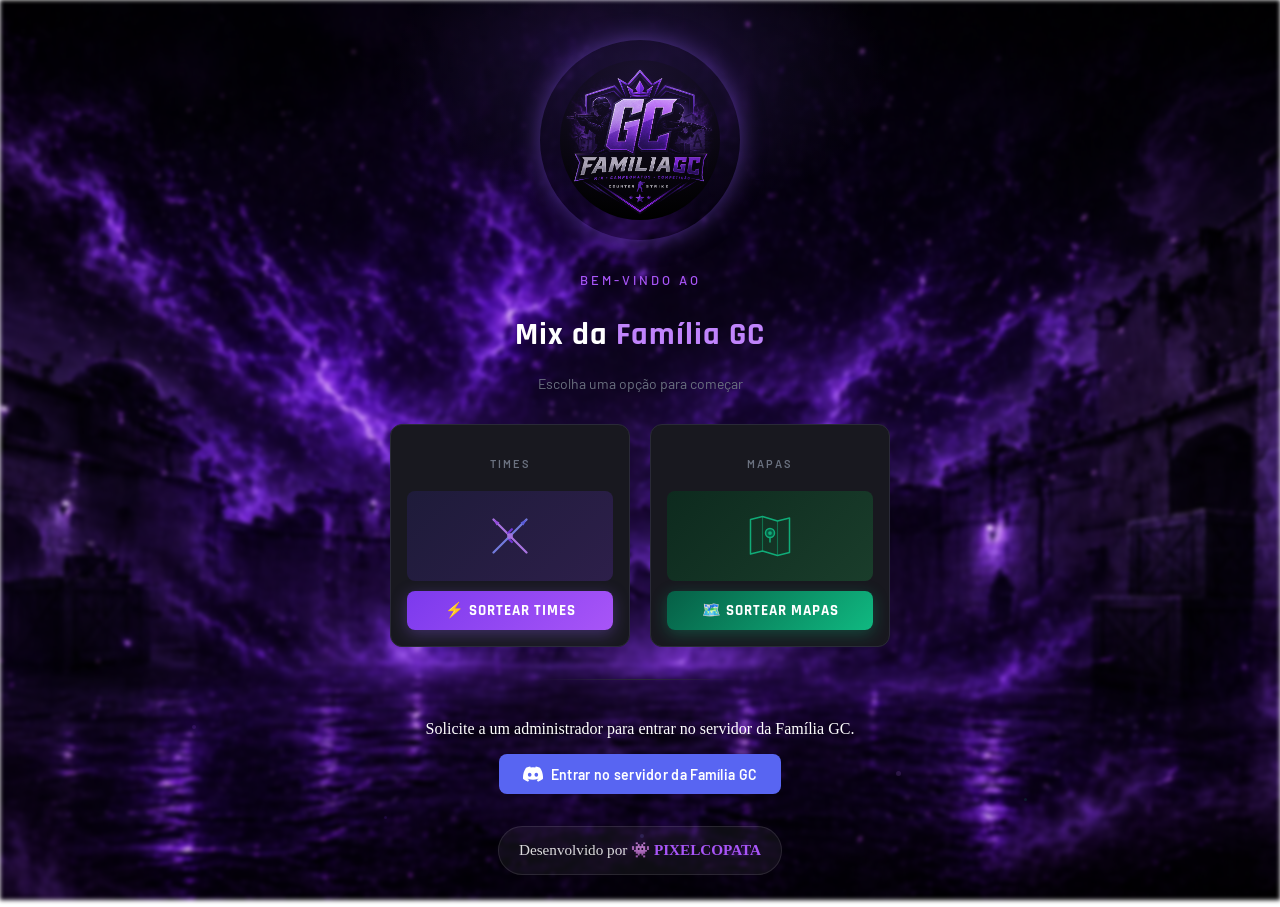
==== commit b9814fde: "atualização de wallpaper e logo Co-authored-by: Copilot <copilot@github.com>" ====
--- a/index.html
+++ b/index.html
@@ -71,9 +71,9 @@
           animation-delay: 0.5s;
         "
       ></div>
-
-      <div class="gc-logo-badge">GC</div>
-
+      <div class="gc-logo-badge">
+        <img src="img/mix-gc.png" alt="Logo Mix GC" />
+      </div>
       <p class="gc-welcome">Bem-vindo ao</p>
       <h1 class="gc-title">Mix da <span>Família GC</span></h1>
       <p class="gc-subtitle">Escolha uma opção para começar</p>
@@ -232,7 +232,7 @@
     </div>
 
     <div id="pinhata-container"></div>
-<script src="pinhata.js"></script>
+<!-- <script src="pinhata.js"></script> -->
 
 <div id="mensagem-final" class="mensagem-final">
   🎉 PARABÉNS AOS VENCEDORES 🎉
--- a/styleindex.css
+++ b/styleindex.css
@@ -1,4 +1,8 @@
 @import url("https://fonts.googleapis.com/css2?family=Rajdhani:wght@600;700&family=Barlow:wght@400;500;600&display=swap");
+
+*, *::before, *::after {
+  box-sizing: border-box;
+}
 
 html,
 body {
@@ -6,8 +10,7 @@
   padding: 0;
 }
 .gc-wrap {
-  background: #0f0f14;
-  min-height: 100vh;
+  min-height: calc(100vh - 4.5rem);
   display: flex;
   flex-direction: column;
   align-items: center;
@@ -15,6 +18,19 @@
   padding: 2.5rem 1.5rem 2rem;
   position: relative;
   overflow: hidden;
+}
+
+.gc-wrap::before {
+  content: '';
+  position: absolute;
+  top: 0;
+  left: 0;
+  width: 100%;
+  height: 100%;
+  background: url('img/wallpaper-index.png') no-repeat center center fixed;
+  background-size: cover;
+  filter: blur(2px);
+  z-index: -1;
 }
 
 .gc-bg-glow {
@@ -33,10 +49,10 @@
 }
 
 .gc-logo-badge {
-  background: linear-gradient(135deg, #7c3aed, #a855f7);
+  /* background: linear-gradient(135deg, #7c3aed, #a855f7); */
   border-radius: 50%;
-  width: 64px;
-  height: 64px;
+  width: 200px;
+  height: 200px;
   display: flex;
   align-items: center;
   justify-content: center;
@@ -47,6 +63,13 @@
   margin-bottom: 1rem;
   box-shadow: 0 0 24px rgba(139, 92, 246, 0.5);
   letter-spacing: 1px;
+}
+
+.gc-logo-badge img {
+  max-width: 80%;
+  max-height: 80%;
+  display: block;
+  border-radius: 50%;
 }
 
 .gc-welcome {
@@ -265,6 +288,7 @@
   }
 }
 
+
 /* Crossed swords SVG illustration */
 .sword-icon {
   width: 48px;
@@ -477,4 +501,15 @@
   100% { transform: translate(0, 0); }
 }
 
-
+/* saída suave */
+.mensagem-final.saindo {
+  animation: sairMensagem 0.6s ease forwards;
+}
+
+@keyframes sairMensagem {
+  to {
+    opacity: 0;
+    transform: translate(-50%, -50%) scale(0.8);
+  }
+}
+
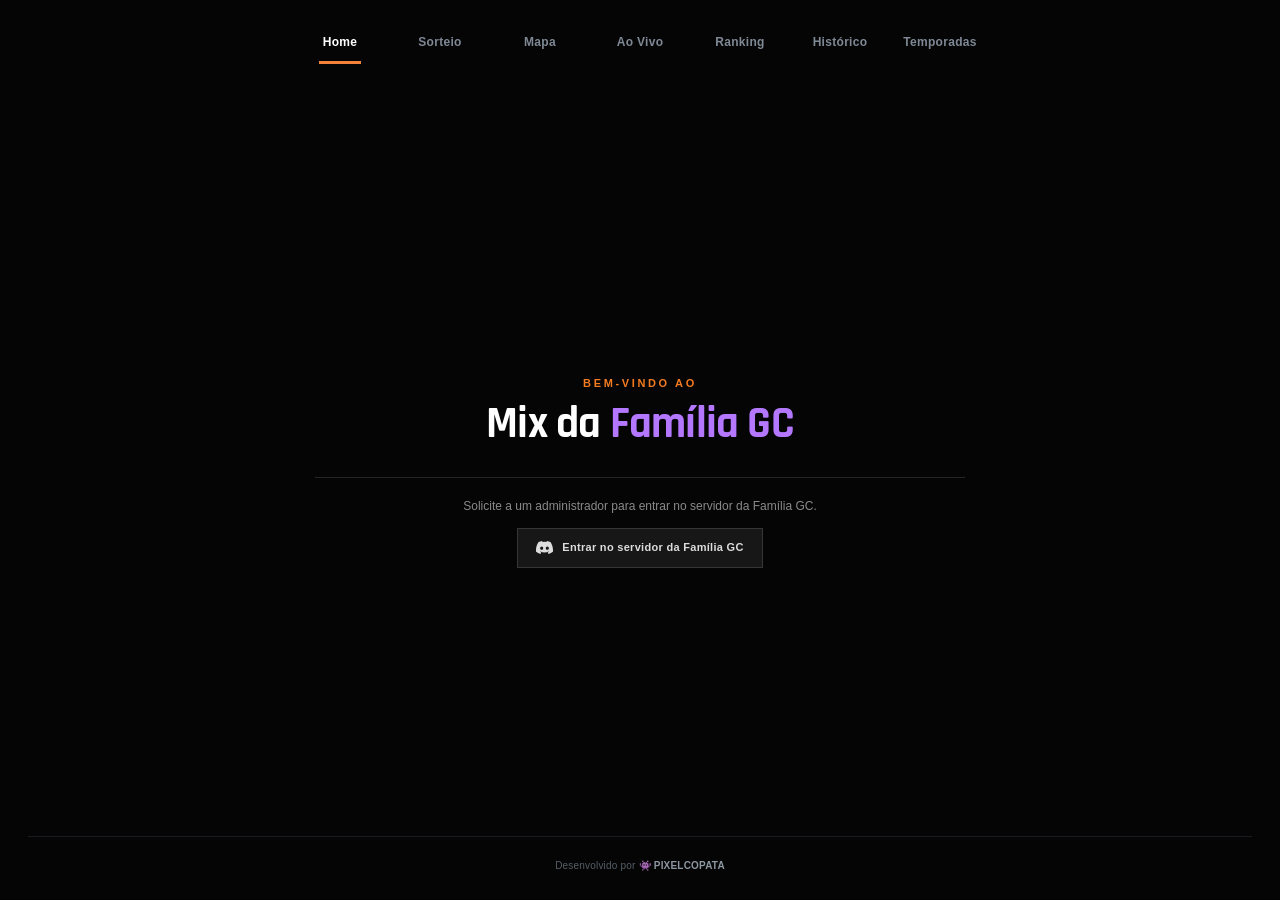
==== commit f408916d: "- Ajusta a lógica de sorteio para evitar que Vertigo seja sempre o primeiro mapa - Melhora a aleator" ====
--- a/index.html
+++ b/index.html
@@ -1,249 +1,362 @@
 <!doctype html>
-<html lang="pt-br">
+<html lang="pt-BR">
   <head>
     <meta charset="UTF-8" />
     <meta name="viewport" content="width=device-width, initial-scale=1.0" />
-    <title>Família GC</title>
+    <title>Família GC — Mix</title>
+    <link rel="stylesheet" href="style.css" />
     <link rel="stylesheet" href="styleindex.css" />
+
+    <style>
+      /* =========================================================
+           HOME — padronização visual do sistema
+           O styleindex.css continua carregado para preservar
+           o fundo/efeitos existentes.
+           ========================================================= */
+
+      body.home-page {
+        min-height: 100vh;
+        margin: 0;
+        padding: 20px 28px;
+        background: #050505;
+      }
+
+      .home-page .gc-wrap {
+        width: 100%;
+        flex: 1;
+        min-height: 0;
+        margin: 0 auto;
+        box-sizing: border-box;
+        padding: 0 0 24px;
+        display: flex;
+        flex-direction: column;
+        align-items: center;
+        justify-content: flex-start;
+        position: relative;
+        z-index: 1;
+      }
+      /* Hero */
+      .home-page .gc-hero {
+        width: min(100%, 650px);
+        flex: 1;
+        margin-inline: auto;
+        display: flex;
+        flex-direction: column;
+        align-items: center;
+        justify-content: center;
+        text-align: center;
+      }
+
+      .home-page .gc-welcome {
+        margin: 0 0 9px;
+        color: #f47b20;
+        font-size: 11px;
+        font-weight: 800;
+        letter-spacing: 0.24em;
+        text-transform: uppercase;
+      }
+
+      .home-page .gc-title {
+        margin: 0;
+        color: #fff;
+        font-size: clamp(30px, 4vw, 44px);
+        line-height: 1.05;
+        font-weight: 900;
+        letter-spacing: -0.8px;
+      }
+
+      .home-page .gc-title span {
+        color: #b477ff;
+      }
+
+      /* Cards */
+      .home-page .gc-cards {
+        width: min(100%, 650px);
+        display: grid;
+        grid-template-columns: repeat(2, minmax(0, 1fr));
+        gap: 14px;
+      }
+
+      .home-page .gc-card {
+        padding: 14px;
+        background: rgba(13, 13, 13, 0.94);
+        border: 1px solid #292929;
+        border-radius: 0;
+        box-sizing: border-box;
+        transition:
+          border-color 0.18s ease,
+          transform 0.18s ease;
+      }
+
+      .home-page .gc-card:hover {
+        border-color: #444;
+        transform: translateY(-2px);
+      }
+
+      .home-page .gc-card-label {
+        margin: 2px 0 12px;
+        color: #777;
+        font-size: 10px;
+        font-weight: 800;
+        letter-spacing: 0.16em;
+        text-transform: uppercase;
+      }
+
+      .home-page .gc-card-img {
+        height: 112px;
+        display: grid;
+        place-items: center;
+        border: 1px solid #292929;
+        border-radius: 0;
+        margin-bottom: 9px;
+        background: #161616;
+      }
+
+      .home-page .gc-card-img.teams {
+        background: rgba(124, 58, 237, 0.1);
+      }
+
+      .home-page .gc-card-img.maps {
+        background: rgba(16, 185, 129, 0.07);
+      }
+
+      .home-page .sword-icon,
+      .home-page .map-icon {
+        width: 58px;
+        height: 58px;
+      }
+
+      .home-page .gc-btn {
+        width: 100%;
+        min-height: 42px;
+        border: 0;
+        border-radius: 0;
+        cursor: pointer;
+        color: #fff;
+        font: inherit;
+        font-size: 11px;
+        font-weight: 900;
+        letter-spacing: 0.08em;
+        text-transform: uppercase;
+        transition:
+          filter 0.18s ease,
+          transform 0.18s ease;
+      }
+
+      .home-page .gc-btn:hover {
+        filter: brightness(1.08);
+        transform: translateY(-1px);
+      }
+
+      .home-page .gc-btn.teams {
+        background: #f47b20;
+      }
+
+      .home-page .gc-btn.maps {
+        background: #303030;
+        border: 1px solid #4a4a4a;
+      }
+
+      /* Discord / rodapé */
+      .home-page .gc-divider {
+        width: min(100%, 650px);
+        height: 1px;
+        margin: 30px auto 20px;
+        background: #252525;
+      }
+
+      .home-page .gc-discord-area {
+        width: 100%;
+        margin-inline: auto;
+        display: flex;
+        flex-direction: column;
+        align-items: center;
+        text-align: center;
+      }
+
+      .home-page .gc-discord-text {
+        margin: 0 0 12px;
+        color: #8a8a8a;
+        font-size: 12px;
+      }
+
+      .home-page .gc-discord-btn {
+        min-height: 40px;
+        padding: 0 18px;
+        display: inline-flex;
+        align-items: center;
+        justify-content: center;
+        gap: 9px;
+        border: 1px solid #363636;
+        border-radius: 0;
+        background: #171717;
+        color: #ddd;
+        cursor: pointer;
+        font: inherit;
+        font-size: 11px;
+        font-weight: 800;
+        transition:
+          border-color 0.18s ease,
+          background 0.18s ease;
+      }
+
+      .home-page .gc-discord-btn:hover {
+        border-color: #f47b20;
+        background: #1d1d1d;
+      }
+
+      .home-page .gc-discord-btn svg {
+        width: 17px;
+        height: 17px;
+        fill: currentColor;
+      }
+
+      @media (max-width: 720px) {
+        body.home-page {
+          padding: 14px;
+        }
+
+        .home-page .gc-wrap {
+          padding: 0 0 24px;
+        }
+
+        .home-page .gc-cards {
+          grid-template-columns: 1fr;
+          max-width: 380px;
+        }
+      }
+
+      @media (max-width: 480px) {
+        .home-page .gc-title {
+          font-size: 29px;
+        }
+
+        .home-page .gc-card-img {
+          height: 95px;
+        }
+      }
+    </style>
   </head>
-  <body>
+
+  <body class="home-page">
     <div class="gc-wrap">
-      <div class="gc-bg-glow"></div>
-
-      <!-- particles -->
-      <div
-        class="particle"
-        style="
-          width: 4px;
-          height: 4px;
-          background: #a855f7;
-          left: 15%;
-          top: 80%;
-          animation-duration: 8s;
-          animation-delay: 0s;
-        "
-      ></div>
-      <div
-        class="particle"
-        style="
-          width: 3px;
-          height: 3px;
-          background: #7c3aed;
-          left: 30%;
-          top: 90%;
-          animation-duration: 10s;
-          animation-delay: 2s;
-        "
-      ></div>
-      <div
-        class="particle"
-        style="
-          width: 5px;
-          height: 5px;
-          background: #c084fc;
-          left: 70%;
-          top: 85%;
-          animation-duration: 7s;
-          animation-delay: 1s;
-        "
-      ></div>
-      <div
-        class="particle"
-        style="
-          width: 3px;
-          height: 3px;
-          background: #10b981;
-          left: 80%;
-          top: 88%;
-          animation-duration: 9s;
-          animation-delay: 3s;
-        "
-      ></div>
-      <div
-        class="particle"
-        style="
-          width: 4px;
-          height: 4px;
-          background: #818cf8;
-          left: 50%;
-          top: 92%;
-          animation-duration: 11s;
-          animation-delay: 0.5s;
-        "
-      ></div>
-      <div class="gc-logo-badge">
-        <img src="img/mix-gc.png" alt="Logo Mix GC" />
-      </div>
-      <p class="gc-welcome">Bem-vindo ao</p>
-      <h1 class="gc-title">Mix da <span>Família GC</span></h1>
-      <p class="gc-subtitle">Escolha uma opção para começar</p>
-
-      <div class="gc-cards">
-        <!-- Sortear Times -->
-        <div class="gc-card">
-          <p class="gc-card-label">Times</p>
-          <div class="gc-card-img teams">
+      <!-- MENU PADRÃO DO SISTEMA -->
+      <header class="home-nav site-header">
+        <nav class="tabs">
+          <button
+            type="button"
+            class="btn btn-ghost active"
+            onclick="window.location.href = 'index.html'"
+          >
+            Home
+          </button>
+          <button
+            type="button"
+            class="btn btn-ghost"
+            onclick="window.location.href = 'sorteio.php'"
+          >
+            Sorteio
+          </button>
+          <button
+            type="button"
+            class="btn btn-ghost"
+            onclick="window.location.href = 'sorteio_de_mapas.html'"
+          >
+            Mapa
+          </button>
+          <button
+            type="button"
+            class="btn btn-ghost"
+            onclick="window.location.href = 'ao_vivo.php'"
+          >
+            Ao Vivo
+          </button>
+          <button
+            type="button"
+            class="btn btn-ghost"
+            onclick="window.location.href = 'ranking.php'"
+          >
+            Ranking
+          </button>
+          <button
+            type="button"
+            class="btn btn-ghost"
+            onclick="window.location.href = 'historico.php'"
+          >
+            Histórico
+          </button>
+          <button
+            type="button"
+            class="btn btn-ghost"
+            onclick="window.location.href = 'temporadas.php'"
+          >
+            Temporadas
+          </button>
+        </nav>
+      </header>
+
+      <!-- HERO -->
+      <main class="gc-hero">
+        <p class="gc-welcome">BEM-VINDO AO</p>
+
+        <h1 class="gc-title">Mix da <span>Família GC</span></h1>
+
+        <div class="gc-divider"></div>
+
+        <section class="gc-discord-area">
+          <p class="gc-discord-text">
+            Solicite a um administrador para entrar no servidor da Família GC.
+          </p>
+
+          <button
+            type="button"
+            class="gc-discord-btn"
+            onclick="openLink('https://discord.gg/6ArCNurN')"
+          >
             <svg
-              class="sword-icon"
-              viewBox="0 0 64 64"
+              viewBox="0 0 24 24"
               xmlns="http://www.w3.org/2000/svg"
+              aria-hidden="true"
             >
-              <g opacity="0.95">
-                <!-- Sword 1 (top-left to bottom-right) -->
-                <line
-                  x1="10"
-                  y1="10"
-                  x2="54"
-                  y2="54"
-                  stroke="#c084fc"
-                  stroke-width="3"
-                  stroke-linecap="round"
-                />
-                <polygon points="10,10 14,18 18,14" fill="#a855f7" />
-                <rect
-                  x="27"
-                  y="36"
-                  width="10"
-                  height="3"
-                  rx="1.5"
-                  fill="#7c3aed"
-                  transform="rotate(45 32 37.5)"
-                />
-                <!-- Sword 2 (top-right to bottom-left) -->
-                <line
-                  x1="54"
-                  y1="10"
-                  x2="10"
-                  y2="54"
-                  stroke="#818cf8"
-                  stroke-width="3"
-                  stroke-linecap="round"
-                />
-                <polygon points="54,10 50,18 46,14" fill="#6366f1" />
-                <rect
-                  x="27"
-                  y="24"
-                  width="10"
-                  height="3"
-                  rx="1.5"
-                  fill="#7c3aed"
-                  transform="rotate(-45 32 25.5)"
-                />
-                <!-- center glow dot -->
-                <circle cx="32" cy="32" r="4" fill="#c084fc" opacity="0.8" />
-              </g>
-            </svg>
-          </div>
-          <button
-            class="gc-btn teams"
-            onclick="window.location.href = '/sorteio.php'"
-          >
-            ⚡ Sortear Times
-          </button>
-        </div>
-
-        <!-- Sortear Mapas -->
-        <div class="gc-card">
-          <p class="gc-card-label">Mapas</p>
-          <div class="gc-card-img maps">
-            <svg
-              class="map-icon"
-              viewBox="0 0 64 64"
-              xmlns="http://www.w3.org/2000/svg"
-            >
-              <!-- Map shape -->
-              <polygon
-                points="6,10 22,6 42,12 58,8 58,54 42,58 22,52 6,56"
-                fill="none"
-                stroke="#10b981"
-                stroke-width="2"
-                stroke-linejoin="round"
-              />
-              <!-- Fold lines -->
-              <line
-                x1="22"
-                y1="6"
-                x2="22"
-                y2="52"
-                stroke="#10b981"
-                stroke-width="1.5"
-                opacity="0.5"
-              />
-              <line
-                x1="42"
-                y1="12"
-                x2="42"
-                y2="58"
-                stroke="#10b981"
-                stroke-width="1.5"
-                opacity="0.5"
-              />
-              <!-- Location pin -->
-              <circle
-                cx="32"
-                cy="28"
-                r="6"
-                fill="#065f46"
-                stroke="#10b981"
-                stroke-width="2"
-              />
-              <circle cx="32" cy="28" r="2.5" fill="#10b981" />
-              <line
-                x1="32"
-                y1="34"
-                x2="32"
-                y2="40"
-                stroke="#10b981"
-                stroke-width="2"
-                stroke-linecap="round"
+              <path
+                d="M20.317 4.37a19.791 19.791 0 0 0-4.885-1.515.074.074 0 0 0-.079.037c-.21.375-.444.864-.608 1.25a18.27 18.27 0 0 0-5.487 0 12.64 12.64 0 0 0-.617-1.25.077.077 0 0 0-.079-.037A19.736 19.736 0 0 0 3.677 4.37a.07.07 0 0 0-.032.027C.533 9.046-.32 13.58.099 18.057.1 18.083.115 18.108.136 18.123a19.916 19.916 0 0 0 5.993 3.03.077.077 0 0 0 .084-.028c.462-.63.874-1.295 1.226-1.994a.076.076 0 0 0-.041-.106 13.107 13.107 0 0 1-1.872-.892.077.077 0 0 1-.008-.128 10.2 10.2 0 0 0 .372-.292.074.074 0 0 1 .077-.01c3.928 1.793 8.18 1.793 12.062 0a.074.074 0 0 1 .078.01c.12.098.246.198.373.292a.077.077 0 0 1-.006.127 12.299 12.299 0 0 1-1.873.892.077.077 0 0 0-.041.107c.36.698.772 1.362 1.225 1.993a.076.076 0 0 0 .084.028 19.839 19.839 0 0 0 6.002-3.03.077.077 0 0 0 .032-.054c.5-5.177-.838-9.674-3.549-13.66a.061.061 0 0 0-.031-.03zM8.02 15.33c-1.183 0-2.157-1.085-2.157-2.419 0-1.333.956-2.419 2.157-2.419 1.21 0 2.176 1.096 2.157 2.42 0 1.333-.956 2.418-2.157 2.418zm7.975 0c-1.183 0-2.157-1.085-2.157-2.419 0-1.333.955-2.419 2.157-2.419 1.21 0 2.176 1.096 2.157 2.42 0 1.333-.946 2.418-2.157 2.418z"
               />
             </svg>
-          </div>
-          <button
-            class="gc-btn maps"
-            onclick="window.location.href = '/sorteio_de_mapas.html'"
-          >
-            🗺️ Sortear Mapas
-          </button>
-        </div>
-      </div>
-
-      <div class="gc-divider"></div>
-
-      <!-- Discord Button -->
-       <p>Solicite a um administrador para entrar no servidor da Família GC.</p>
-       
-      <button
-        class="gc-discord-btn"
-        onclick="openLink('https://discord.gg/6ArCNurN')"
-      >
-        <svg viewBox="0 0 24 24" xmlns="http://www.w3.org/2000/svg">
-          <path
-            d="M20.317 4.37a19.791 19.791 0 0 0-4.885-1.515.074.074 0 0 0-.079.037c-.21.375-.444.864-.608 1.25a18.27 18.27 0 0 0-5.487 0 12.64 12.64 0 0 0-.617-1.25.077.077 0 0 0-.079-.037A19.736 19.736 0 0 0 3.677 4.37a.07.07 0 0 0-.032.027C.533 9.046-.32 13.58.099 18.057.1 18.083.115 18.108.136 18.123a19.916 19.916 0 0 0 5.993 3.03.077.077 0 0 0 .084-.028c.462-.63.874-1.295 1.226-1.994a.076.076 0 0 0-.041-.106 13.107 13.107 0 0 1-1.872-.892.077.077 0 0 1-.008-.128 10.2 10.2 0 0 0 .372-.292.074.074 0 0 1 .077-.01c3.928 1.793 8.18 1.793 12.062 0a.074.074 0 0 1 .078.01c.12.098.246.198.373.292a.077.077 0 0 1-.006.127 12.299 12.299 0 0 1-1.873.892.077.077 0 0 0-.041.107c.36.698.772 1.362 1.225 1.993a.076.076 0 0 0 .084.028 19.839 19.839 0 0 0 6.002-3.03.077.077 0 0 0 .032-.054c.5-5.177-.838-9.674-3.549-13.66a.061.061 0 0 0-.031-.03zM8.02 15.33c-1.183 0-2.157-1.085-2.157-2.419 0-1.333.956-2.419 2.157-2.419 1.21 0 2.176 1.096 2.157 2.42 0 1.333-.956 2.418-2.157 2.418zm7.975 0c-1.183 0-2.157-1.085-2.157-2.419 0-1.333.955-2.419 2.157-2.419 1.21 0 2.176 1.096 2.157 2.42 0 1.333-.946 2.418-2.157 2.418z"
-          />
-        </svg>
-        Entrar no servidor da Família GC
-      </button>
-      <div class="copy">
-        <footer>
-          <p>Desenvolvido por <a href="https://github.com/euocas" target="_blank">👾 PIXELCOPATA</a></p>
-        </footer>
-      </div>
+            Entrar no servidor da Família GC
+          </button>
+        </section>
+      </main>
     </div>
 
+    <div class="copy">
+      <footer>
+        <p>
+          Desenvolvido por
+          <a
+            href="https://github.com/euocas"
+            target="_blank"
+            rel="noopener noreferrer"
+          >
+            👾 PIXELCOPATA
+          </a>
+        </p>
+      </footer>
+    </div>
+
     <div id="pinhata-container"></div>
-<!-- <script src="pinhata.js"></script> -->
-
-<div id="mensagem-final" class="mensagem-final">
-  🎉 PARABÉNS AOS VENCEDORES 🎉
-</div>
-
-<div id="overlay" class="overlay-escuro"></div>
-
-<div id="mensagem-final" class="mensagem-final">
-  🎉 PARABÉNS AOS VENCEDORES 🎉
-</div>
-
-
+
+    <!-- Mantido para compatibilidade caso seja ativado futuramente. -->
+    <!-- <script src="pinhata.js"></script> -->
+
+    <div id="overlay" class="overlay-escuro"></div>
+    <div id="mensagem-final" class="mensagem-final">
+      🎉 PARABÉNS AOS VENCEDORES 🎉
+    </div>
+
+    <script>
+      function openLink(url) {
+        window.open(url, "_blank", "noopener,noreferrer");
+      }
+    </script>
   </body>
 </html>
--- a/style.css
+++ b/style.css
@@ -0,0 +1,2207 @@
+/* =========================================================
+   MIX / MAPAS
+   DESIGN SYSTEM — DARK / COMPETITIVE / CS STYLE
+   Compatível com Sorteio de Times + Sorteio de Mapas
+========================================================= */
+
+:root {
+  --black: #000000;
+  --bg: #050505;
+  --surface: #0b0d10;
+  --surface-2: #111318;
+  --surface-3: #16191e;
+
+  --border: #252a31;
+  --border-light: #343a43;
+  --border-hover: #4b535e;
+
+  --white: #ffffff;
+  --text: #e6e8eb;
+  --text-light: #c5cad0;
+  --muted: #858e99;
+  --muted-dark: #626b76;
+
+  --orange: #f5823a;
+  --orange-hover: #ff914c;
+  --orange-dark: #d96524;
+
+  --green: #22c55e;
+  --blue: #3b82f6;
+  --yellow: #eab308;
+  --red: #ef4444;
+  --purple: #a855f7;
+
+  --transition: 0.15s ease;
+}
+
+/* =========================================================
+   RESET
+========================================================= */
+
+* {
+  box-sizing: border-box;
+  margin: 0;
+  padding: 0;
+}
+
+html {
+  min-height: 100%;
+  overflow-y: scroll;
+  background: var(--black);
+}
+
+body {
+  min-height: 100vh;
+  display: flex;
+  flex-direction: column;
+  background: var(--bg);
+  color: var(--text);
+  font-family: "Inter", "Segoe UI", Roboto, Helvetica, Arial, sans-serif;
+  font-size: 14px;
+  line-height: 1.45;
+  padding: 20px 28px;
+  -webkit-font-smoothing: antialiased;
+  text-rendering: optimizeLegibility;
+}
+
+body.maps-page {
+  padding-top: 20px;
+}
+
+button,
+input {
+  font: inherit;
+}
+
+button {
+  appearance: none;
+}
+
+a {
+  color: inherit;
+}
+
+/* =========================================================
+   CONTAINER / WRAPPER
+========================================================= */
+
+.container,
+.sorteio-wrap {
+  width: min(1180px, 100%);
+  margin: 0 auto;
+}
+
+/* =========================================================
+   HEADER — SORTEIO DE TIMES
+========================================================= */
+
+header {
+  width: 100%;
+  text-align: center;
+  margin-bottom: 30px;
+}
+
+.site-header {
+  min-height: 40px;
+  display: flex;
+  flex-direction: column;
+  align-items: center;
+}
+
+.tabs {
+  display: flex;
+  align-items: stretch;
+  justify-content: center;
+  width: min(700px, calc(100vw - 56px));
+  min-height: 44px;
+  margin: 0 auto 38px;
+  gap: 0;
+}
+
+/* =========================================================
+   MENU
+========================================================= */
+
+.tabs .btn {
+  position: relative;
+  flex: 1 1 0;
+  min-width: 94px;
+  height: 44px;
+  padding: 0 22px;
+  display: inline-flex;
+  align-items: center;
+  justify-content: center;
+  background: transparent;
+  color: #7f8995;
+  border: 0;
+  border-radius: 0;
+  font-size: 12px;
+  font-weight: 600;
+  letter-spacing: 0.3px;
+  cursor: pointer;
+  transition:
+    color var(--transition),
+    background var(--transition),
+    border-color var(--transition);
+}
+
+.tabs .btn:first-child {
+  border-left: 0;
+}
+
+.tabs .btn:hover {
+  color: var(--white);
+  background: transparent;
+  border-color: transparent;
+}
+
+.tabs .btn.active {
+  color: var(--white);
+  background: transparent;
+  border-color: transparent;
+  font-weight: 800;
+}
+
+.tabs .btn.active::after {
+  content: "";
+  position: absolute;
+  left: 50%;
+  bottom: 0;
+  width: 42px;
+  height: 3px;
+  background: var(--orange);
+  transform: translateX(-50%);
+}
+
+.tabs .btn.active:hover {
+  color: var(--white);
+  background: transparent;
+  border-color: transparent;
+}
+
+/* =========================================================
+   TÍTULOS — TIMES
+========================================================= */
+
+header h1 {
+  margin: 0 0 9px;
+  text-align: center;
+  color: var(--white);
+  font-size: clamp(28px, 3vw, 38px);
+  line-height: 1;
+  font-weight: 900;
+  letter-spacing: -1.2px;
+  text-transform: uppercase;
+}
+
+header p {
+  margin: 0;
+  color: #7f8995;
+  text-align: center;
+  font-size: 14px;
+  font-weight: 400;
+}
+
+.draw-mode {
+  width: 100%;
+  margin-top: 18px;
+  display: flex;
+  flex-direction: column;
+  align-items: center;
+  gap: 6px;
+}
+
+.draw-mode-label {
+  color: #858e99;
+  font-size: 10px;
+  font-weight: 800;
+  letter-spacing: 1px;
+  text-transform: uppercase;
+}
+
+.draw-mode-options {
+  max-width: 100%;
+  display: flex;
+  align-items: stretch;
+  justify-content: center;
+  gap: 10px;
+  flex-wrap: wrap;
+}
+
+.draw-mode-option {
+  min-height: 44px;
+  padding: 12px 24px;
+  background: #101214;
+  border: 1px solid #30343a;
+  border-radius: 0;
+  color: #858e99;
+  font-size: 13px;
+  font-weight: 700;
+  letter-spacing: 0.5px;
+  cursor: pointer;
+  transition:
+    background var(--transition),
+    border-color var(--transition),
+    color var(--transition),
+    box-shadow var(--transition);
+  white-space: nowrap;
+}
+
+.draw-mode-option[data-mode="rank"] {
+  min-width: 130px;
+}
+
+.draw-mode-option[data-mode="ranking"] {
+  min-width: 220px;
+}
+
+.draw-mode-option:hover {
+  color: var(--white);
+  background: #171a1e;
+  border-color: #4b535e;
+}
+
+.draw-mode-option.active,
+.draw-mode-option.active:hover {
+  background: var(--orange);
+  border-color: var(--orange);
+  color: #080808;
+  box-shadow: 0 0 0 1px rgba(245, 130, 58, 0.18);
+}
+
+.draw-mode-status {
+  min-height: 15px;
+  color: var(--muted);
+  font-size: 11px;
+}
+
+.draw-mode-status.error,
+.ranking-warning {
+  color: #fca5a5;
+}
+
+/* =========================================================
+   BOTÕES
+========================================================= */
+
+.btn {
+  display: inline-flex;
+  align-items: center;
+  justify-content: center;
+  min-height: 40px;
+  padding: 9px 18px;
+  background: transparent;
+  border: 1px solid transparent;
+  border-radius: 0;
+  font-size: 13px;
+  font-weight: 700;
+  line-height: 1;
+  letter-spacing: 0.2px;
+  cursor: pointer;
+  transition:
+    background var(--transition),
+    color var(--transition),
+    border-color var(--transition),
+    transform var(--transition);
+}
+
+.btn:disabled {
+  opacity: 0.45;
+  cursor: not-allowed;
+  transform: none !important;
+}
+
+.btn-primary,
+.btn-sortear {
+  background: var(--orange);
+  color: #111111;
+  border-color: var(--orange);
+  font-weight: 800;
+  text-transform: uppercase;
+}
+
+.btn-primary:hover:not(:disabled),
+.btn-sortear:hover:not(:disabled) {
+  background: var(--orange-hover);
+  border-color: var(--orange-hover);
+  color: #111111;
+  transform: translateY(-1px);
+}
+
+.btn-ghost,
+.btn-limpar {
+  background: #0b0d10;
+  color: #8a949f;
+  border: 1px solid var(--border-light);
+}
+
+.btn-ghost:hover,
+.btn-limpar:hover {
+  background: #12151a;
+  color: var(--white);
+  border-color: var(--border-hover);
+}
+
+.tabs .btn-ghost,
+.tabs .btn-ghost:hover {
+  background: transparent;
+  border: 0;
+  border-color: transparent;
+}
+
+/* =========================================================
+   LIVE BANNER — TIMES
+========================================================= */
+
+.live-banner {
+  width: 100%;
+  min-height: 72px;
+  display: flex;
+  flex-direction: column;
+  align-items: center;
+  justify-content: center;
+  gap: 10px;
+  padding: 14px 18px;
+  margin: 0 0 14px;
+  background: #0b0d10;
+  border: 1px solid var(--border);
+  border-radius: 0;
+  color: #b6bdc5;
+  text-align: center;
+  font-size: 13px;
+  font-weight: 600;
+}
+
+.live-dot {
+  display: inline-block;
+  width: 8px;
+  height: 8px;
+  margin-right: 7px;
+  border-radius: 50%;
+  background: var(--danger, #ef4444);
+  box-shadow: 0 0 8px rgba(239, 68, 68, 0.5);
+  animation: pulse-dot 1.2s infinite;
+}
+
+@keyframes pulse-dot {
+  0%,
+  100% {
+    opacity: 1;
+  }
+  50% {
+    opacity: 0.3;
+  }
+}
+
+/* =========================================================
+   ERRO
+========================================================= */
+
+.error-msg {
+  width: 100%;
+  padding: 11px 14px;
+  margin-bottom: 14px;
+  background: rgba(239, 68, 68, 0.07);
+  border: 1px solid rgba(239, 68, 68, 0.55);
+  border-left: 3px solid var(--red);
+  border-radius: 0;
+  color: #fca5a5;
+  font-size: 13px;
+  font-weight: 600;
+}
+
+/* =========================================================
+   BUSCA — TIMES
+========================================================= */
+
+.search-bar {
+  width: 100%;
+  margin-bottom: 12px;
+}
+
+.search-input {
+  width: 100%;
+  height: 44px;
+  padding: 0 14px;
+  background: #111419;
+  border: 1px solid #292e35;
+  border-radius: 0;
+  outline: none;
+  color: var(--text);
+  font-size: 14px;
+  font-family: inherit;
+  transition:
+    border-color var(--transition),
+    background var(--transition);
+}
+
+.search-input::placeholder {
+  color: #69737f;
+}
+
+.search-input:hover {
+  border-color: #3a414a;
+}
+
+.search-input:focus {
+  background: #13161b;
+  border-color: var(--orange);
+  box-shadow: inset 2px 0 0 var(--orange);
+}
+
+/* =========================================================
+   CONTADORES
+========================================================= */
+
+.counter-bar,
+.sorteio-header {
+  width: 100%;
+  min-height: 80px;
+  display: flex;
+  align-items: center;
+  justify-content: space-between;
+  gap: 16px;
+  flex-wrap: wrap;
+  padding: 14px 16px;
+  margin-bottom: 14px;
+  background: #0b0d10;
+  border: 1px solid var(--border);
+  border-radius: 0;
+}
+
+.counter-text,
+.selected-count {
+  color: #707a86;
+  font-size: 10px;
+  line-height: 1.2;
+  font-weight: 700;
+  text-transform: uppercase;
+  letter-spacing: 1px;
+}
+
+.counter-num {
+  margin-top: 3px;
+  color: var(--white);
+  font-size: 21px;
+  line-height: 1;
+  font-weight: 900;
+}
+
+.counter-num span,
+.selected-count strong {
+  color: var(--orange);
+}
+
+.header-btns {
+  display: flex;
+  gap: 10px;
+  flex-wrap: wrap;
+}
+
+/* =========================================================
+   RANKS — TIMES
+========================================================= */
+
+.ranks-grid {
+  width: 100%;
+  display: grid;
+  grid-template-columns: repeat(5, minmax(0, 1fr));
+  gap: 10px;
+}
+
+.rank-card {
+  min-width: 0;
+  background: #0b0d10;
+  border: 1px solid #292e35;
+  border-radius: 0;
+  overflow: hidden;
+  transition:
+    border-color var(--transition),
+    background var(--transition);
+}
+
+.rank-card:hover {
+  border-color: #3a414a;
+  background: #0d0f12;
+}
+
+.rank-header {
+  min-height: 39px;
+  display: flex;
+  align-items: center;
+  gap: 7px;
+  padding: 9px 11px;
+  background: #111318;
+  border-bottom: 1px solid #292e35;
+  color: #c5cbd2;
+  font-size: 11px;
+  line-height: 1;
+  font-weight: 800;
+  text-transform: uppercase;
+  letter-spacing: 0.7px;
+}
+
+.rank-1 .rank-header {
+  border-left: 3px solid var(--green);
+}
+.rank-2 .rank-header {
+  border-left: 3px solid var(--blue);
+}
+.rank-3 .rank-header {
+  border-left: 3px solid var(--yellow);
+}
+.rank-4 .rank-header {
+  border-left: 3px solid var(--red);
+}
+.rank-5 .rank-header {
+  border-left: 3px solid var(--purple);
+}
+
+.rank-players {
+  padding: 5px;
+}
+
+.player-label {
+  width: 100%;
+  min-height: 34px;
+  display: flex;
+  align-items: center;
+  gap: 8px;
+  padding: 7px;
+  border-radius: 0;
+  color: #adb5bf;
+  background: transparent;
+  cursor: pointer;
+  font-size: 12px;
+  font-weight: 500;
+  line-height: 1.2;
+  overflow: hidden;
+  transition:
+    background var(--transition),
+    color var(--transition);
+}
+
+.player-label:hover {
+  background: #15181d;
+  color: var(--white);
+}
+
+.player-label.checked {
+  background: var(--orange);
+  color: #111111;
+  font-weight: 800;
+}
+
+.player-label input[type="checkbox"] {
+  width: 13px;
+  height: 13px;
+  flex: 0 0 auto;
+  margin: 0;
+  accent-color: var(--orange);
+  cursor: pointer;
+}
+
+.player-list-avatar {
+  width: 24px;
+  height: 24px;
+  flex: 0 0 24px;
+  border-radius: 50%;
+  object-fit: cover;
+  background: #242a31;
+}
+
+.player-name-text {
+  min-width: 0;
+  overflow: hidden;
+  text-overflow: ellipsis;
+  white-space: nowrap;
+}
+
+.player-points {
+  flex: 0 0 auto;
+  margin-left: auto;
+  color: #aab2bb;
+  font-size: 11px;
+  font-weight: 800;
+  white-space: nowrap;
+}
+
+.player-label.checked .player-points {
+  color: #111111;
+}
+
+.player-label.checked input[type="checkbox"] {
+  accent-color: #111111;
+}
+
+/* =========================================================
+   RESULTADO DOS TIMES
+========================================================= */
+
+.results-section {
+  width: 100%;
+  margin-top: 34px;
+}
+
+.results-section h2 {
+  margin-bottom: 14px;
+  text-align: left;
+  color: var(--white);
+  font-size: 18px;
+  font-weight: 900;
+  letter-spacing: -0.3px;
+  text-transform: uppercase;
+}
+
+.teams-grid {
+  width: 100%;
+  display: grid;
+  grid-template-columns: 1fr 1fr;
+  gap: 10px;
+}
+
+.team-card {
+  background: #0b0d10;
+  border: 1px solid #292e35;
+  border-radius: 0;
+  overflow: hidden;
+}
+
+.team-title {
+  min-height: 48px;
+  display: flex;
+  align-items: center;
+  justify-content: space-between;
+  gap: 10px;
+  padding: 11px 13px;
+  background: #111318;
+  border-bottom: 1px solid #292e35;
+  color: var(--white);
+  font-size: 13px;
+  font-weight: 900;
+  letter-spacing: 0.7px;
+}
+
+.rank-sum-badge {
+  display: inline-flex;
+  align-items: center;
+  padding: 4px 9px;
+  background: transparent;
+  border: 1px solid #414852;
+  border-radius: 0;
+  color: #aab2bb;
+  font-size: 10px;
+  font-weight: 800;
+  text-transform: uppercase;
+  letter-spacing: 0.4px;
+}
+
+.team-players {
+  padding: 6px;
+  display: flex;
+  flex-direction: column;
+  gap: 3px;
+}
+
+.team-player {
+  min-height: 38px;
+  display: flex;
+  align-items: center;
+  justify-content: space-between;
+  gap: 10px;
+  padding: 7px 9px;
+  background: #111419;
+  border-left: 2px solid transparent;
+  border-radius: 0;
+  font-size: 13px;
+  transition:
+    background var(--transition),
+    border-color var(--transition);
+}
+
+.player-score {
+  flex: 0 1 auto;
+  color: #858e99;
+  font-size: 10px;
+  font-weight: 700;
+  white-space: nowrap;
+}
+
+.team-player:hover {
+  background: #16191e;
+  border-left-color: var(--orange);
+}
+
+.player-name {
+  color: #d3d7dc;
+  font-weight: 650;
+  overflow: hidden;
+  text-overflow: ellipsis;
+  white-space: nowrap;
+}
+
+.rank-pill {
+  flex: 0 0 auto;
+  min-width: 30px;
+  padding: 3px 7px;
+  border-radius: 0;
+  border: 1px solid;
+  background: transparent;
+  font-size: 9px;
+  line-height: 1;
+  font-weight: 900;
+  text-align: center;
+  letter-spacing: 0.4px;
+}
+
+.rp-1 {
+  color: var(--green);
+  border-color: var(--green);
+}
+.rp-2 {
+  color: var(--blue);
+  border-color: var(--blue);
+}
+.rp-3 {
+  color: var(--yellow);
+  border-color: var(--yellow);
+}
+.rp-4 {
+  color: var(--red);
+  border-color: var(--red);
+}
+.rp-5 {
+  color: var(--purple);
+  border-color: var(--purple);
+}
+
+.balance-info {
+  margin-top: 12px;
+  padding: 10px;
+  background: #0b0d10;
+  border: 1px solid var(--border);
+  border-radius: 0;
+  color: #747e89;
+  text-align: center;
+  font-size: 12px;
+}
+
+.balance-info strong {
+  color: var(--orange);
+  font-weight: 900;
+}
+
+.today-history {
+  width: 100%;
+  margin-top: 38px;
+  padding-top: 20px;
+  border-top: 1px solid var(--border);
+}
+
+.today-history-header {
+  margin-bottom: 14px;
+}
+
+.today-history-header h2 {
+  margin: 0 0 6px;
+  color: var(--white);
+  font-size: 18px;
+  font-weight: 900;
+  letter-spacing: 0.2px;
+  text-transform: uppercase;
+}
+
+.today-history-header p {
+  margin: 0;
+  color: #747e89;
+  font-size: 12px;
+}
+
+.today-history-list {
+  max-height: 720px;
+  display: flex;
+  flex-direction: column;
+  gap: 10px;
+  overflow-y: auto;
+  padding-right: 4px;
+}
+
+.today-history-card {
+  padding: 14px 16px;
+  background: #0b0d10;
+  border: 1px solid var(--border);
+  border-left: 3px solid var(--orange);
+}
+
+.today-history-card-header {
+  display: flex;
+  align-items: center;
+  justify-content: space-between;
+  gap: 12px;
+  margin-bottom: 12px;
+  color: #858e99;
+  font-size: 11px;
+  font-weight: 800;
+  text-transform: uppercase;
+  letter-spacing: 0.5px;
+}
+
+.today-history-card-header time {
+  color: var(--white);
+}
+
+.today-history-meta {
+  text-align: right;
+}
+
+.today-history-team {
+  display: flex;
+  gap: 6px;
+  margin-top: 8px;
+  color: #c5cad0;
+  font-size: 13px;
+  line-height: 1.45;
+}
+
+.today-history-team strong {
+  flex: 0 0 auto;
+  color: var(--orange);
+}
+
+.today-history-team span {
+  min-width: 0;
+  overflow-wrap: anywhere;
+}
+
+.today-history-empty {
+  padding: 24px;
+  background: #0b0d10;
+  border: 1px dashed var(--border-light);
+  color: #747e89;
+  text-align: center;
+  font-size: 13px;
+}
+
+/* =========================================================
+   TEMPORADAS
+========================================================= */
+
+.season-wrap {
+  padding-bottom: 35px;
+}
+
+.season-header p {
+  max-width: 680px;
+  margin: 9px auto 0;
+}
+
+.season-selector {
+  width: 100%;
+  display: flex;
+  align-items: center;
+  justify-content: space-between;
+  gap: 16px;
+  margin: 0 0 14px;
+  padding: 13px 16px;
+  background: #0b0d10;
+  border: 1px solid var(--border);
+}
+
+.season-selector label {
+  color: #c5cad0;
+  font-size: 12px;
+  font-weight: 800;
+  text-transform: uppercase;
+  letter-spacing: 0.7px;
+}
+
+.season-selector select {
+  min-width: 220px;
+  padding: 8px 10px;
+  background: #111419;
+  border: 1px solid var(--border-light);
+  border-radius: 0;
+  color: var(--text);
+  font: inherit;
+}
+
+.season-card {
+  width: 100%;
+  background: #0b0d10;
+  border: 1px solid var(--border);
+}
+
+.season-card-header {
+  display: flex;
+  align-items: center;
+  justify-content: space-between;
+  gap: 16px;
+  padding: 15px 16px;
+  background: #111318;
+  border-bottom: 1px solid var(--border);
+  color: #858e99;
+  font-size: 11px;
+  font-weight: 700;
+}
+
+.season-card-header h2 {
+  margin: 0 0 3px;
+  color: var(--white);
+  font-size: 18px;
+  text-transform: uppercase;
+}
+
+.season-card-header span {
+  color: #747e89;
+}
+
+.season-player-list {
+  display: flex;
+  flex-direction: column;
+  gap: 3px;
+  padding: 6px;
+}
+
+.season-player {
+  min-height: 48px;
+  display: grid;
+  grid-template-columns:
+    38px 30px minmax(150px, 1fr) minmax(150px, 1fr)
+    auto auto;
+  align-items: center;
+  gap: 10px;
+  padding: 7px 9px;
+  background: #111419;
+  border-left: 2px solid transparent;
+}
+
+.season-player:hover {
+  border-left-color: var(--orange);
+  background: #16191e;
+}
+
+.season-position {
+  color: var(--orange);
+  font-size: 13px;
+  font-weight: 900;
+}
+
+.season-avatar {
+  width: 28px;
+  height: 28px;
+  border-radius: 50%;
+  object-fit: cover;
+  background: #242a31;
+}
+
+.season-avatar-fallback {
+  display: grid;
+  place-items: center;
+  color: #d3d7dc;
+  font-size: 11px;
+  font-weight: 800;
+}
+
+.season-player-name {
+  min-width: 0;
+  overflow: hidden;
+  color: #d3d7dc;
+  font-weight: 700;
+  text-overflow: ellipsis;
+  white-space: nowrap;
+}
+
+.season-player-rank,
+.season-stats {
+  min-width: 0;
+  overflow: hidden;
+  color: #858e99;
+  font-size: 11px;
+  text-overflow: ellipsis;
+  white-space: nowrap;
+}
+
+.season-player-points {
+  color: var(--white);
+  font-size: 13px;
+  font-weight: 900;
+  white-space: nowrap;
+}
+
+.season-stats {
+  grid-column: 3 / -1;
+  display: none;
+}
+
+.season-empty,
+.season-empty-panel {
+  padding: 30px;
+  color: #747e89;
+  text-align: center;
+}
+
+.season-empty-panel {
+  background: #0b0d10;
+  border: 1px dashed var(--border-light);
+}
+
+.season-empty-panel p {
+  margin: 0 0 6px;
+  color: var(--text);
+}
+
+/* =========================================================
+   SORTEIO DE MAPAS
+   Tudo abaixo é específico da página .maps-page
+========================================================= */
+
+.maps-page {
+  padding-top: 18px;
+}
+
+.maps-page .sorteio-wrap {
+  width: min(1180px, 100%);
+  margin: 0 auto;
+}
+
+/* Header da página de mapas */
+
+.maps-page .sorteio-title {
+  width: 100%;
+  text-align: center;
+}
+
+.maps-page .sorteio-title h1 {
+  margin: 0 0 9px;
+  color: var(--white);
+  font-size: clamp(28px, 3vw, 38px);
+  line-height: 1;
+  font-weight: 900;
+  letter-spacing: -1.2px;
+  text-transform: uppercase;
+}
+
+.maps-page .sorteio-subtitle {
+  margin: 0 0 14px;
+  color: #7f8995;
+  text-align: center;
+  font-size: 14px;
+}
+
+/* =========================================================
+   GRID DE MAPAS
+========================================================= */
+
+.maps-page .maps-grid {
+  width: 100%;
+  display: grid;
+  grid-template-columns: repeat(4, minmax(0, 1fr));
+  gap: 10px;
+  margin-top: 0;
+}
+
+/* =========================================================
+   CARD DE MAPA
+========================================================= */
+
+.maps-page .map-card {
+  position: relative;
+  min-width: 0;
+  background: #0b0d10;
+  border: 1px solid #292e35;
+  border-radius: 0;
+  overflow: hidden;
+  cursor: pointer;
+  transition:
+    border-color var(--transition),
+    background var(--transition),
+    transform var(--transition);
+}
+
+.maps-page .map-card:hover {
+  background: #0f1115;
+  border-color: #4a515b;
+  transform: translateY(-2px);
+}
+
+.maps-page .map-card.selected {
+  border-color: var(--orange);
+  box-shadow:
+    inset 0 3px 0 var(--orange),
+    0 0 0 1px rgba(245, 130, 58, 0.12);
+}
+
+/* =========================================================
+   IMAGEM DO MAPA
+========================================================= */
+
+.maps-page .map-img {
+  width: 100%;
+  height: 150px;
+  display: block;
+  object-fit: cover;
+  background: #111318;
+  border-radius: 0;
+  filter: grayscale(100%);
+  transition:
+    filter 0.25s ease,
+    transform 0.25s ease;
+}
+
+.maps-page .map-card:hover .map-img {
+  filter: grayscale(65%);
+}
+
+.maps-page .map-card.selected .map-img {
+  filter: grayscale(0%);
+}
+
+.maps-page .map-img-placeholder {
+  width: 100%;
+  height: 150px;
+  display: flex;
+  align-items: center;
+  justify-content: center;
+  background: #111318;
+  color: #69737f;
+  font-size: 28px;
+}
+
+/* =========================================================
+   INFORMAÇÕES DO MAPA
+========================================================= */
+
+.maps-page .map-body {
+  min-height: 43px;
+  display: flex;
+  align-items: center;
+  gap: 8px;
+  padding: 10px 11px;
+  background: #111318;
+  border-top: 1px solid #292e35;
+}
+
+.maps-page .map-checkbox {
+  width: 17px;
+  height: 17px;
+  flex: 0 0 17px;
+  display: flex;
+  align-items: center;
+  justify-content: center;
+  border: 1px solid #454d57;
+  background: #0b0d10;
+  color: transparent;
+}
+
+.maps-page .map-card.selected .map-checkbox {
+  background: var(--orange);
+  border-color: var(--orange);
+  color: #111111;
+}
+
+.maps-page .map-checkbox svg {
+  width: 10px;
+  height: 10px;
+  stroke: currentColor !important;
+}
+
+.maps-page .map-name {
+  color: #c5cbd2;
+  font-size: 11px;
+  font-weight: 800;
+  line-height: 1;
+  text-transform: uppercase;
+  letter-spacing: 0.5px;
+}
+
+.maps-page .map-card.selected .map-name {
+  color: var(--orange);
+}
+
+/* =========================================================
+   RESULTADO DO MAPA
+========================================================= */
+
+.maps-page .overlay {
+  position: fixed;
+  inset: 0;
+  z-index: 9998;
+  background: rgba(0, 0, 0, 0.86);
+  opacity: 0;
+  visibility: hidden;
+  pointer-events: none;
+  transition: opacity 0.2s ease;
+}
+
+.maps-page .overlay.show {
+  opacity: 1;
+  visibility: visible;
+  pointer-events: auto;
+}
+
+.maps-page .result-panel {
+  position: fixed;
+  top: 50%;
+  left: 50%;
+  z-index: 9999;
+  width: min(650px, 90vw);
+  max-width: 90vw;
+  padding: 20px;
+  background: #0b0d10;
+  border: 1px solid #3a414a;
+  border-radius: 0;
+  box-shadow: 0 30px 80px rgba(0, 0, 0, 0.75);
+  opacity: 0;
+  visibility: hidden;
+  pointer-events: none;
+  transform: translate(-50%, -50%) scale(0.96);
+  transition:
+    opacity 0.2s ease,
+    transform 0.2s ease;
+}
+
+.maps-page .result-map-badge {
+  width: 100%;
+  padding: 10px 14px;
+  color: #111111;
+  background: var(--orange);
+  border: 1px solid var(--orange);
+  border-radius: 0;
+  cursor: pointer;
+  font: inherit;
+  font-size: 22px;
+  font-weight: 900;
+  line-height: 1.1;
+  text-align: center;
+  text-transform: uppercase;
+  transition:
+    background var(--transition),
+    border-color var(--transition),
+    color var(--transition),
+    filter var(--transition);
+}
+
+.maps-page .result-map-badge:hover {
+  background: var(--orange-hover);
+  border-color: var(--orange-hover);
+  filter: brightness(1.03);
+}
+
+.maps-page .result-panel.show {
+  opacity: 1;
+  visibility: visible;
+  pointer-events: auto;
+  transform: translate(-50%, -50%) scale(1);
+}
+
+.maps-page .result-title {
+  margin-bottom: 16px;
+  color: #7e8894;
+  text-align: center;
+  font-size: 11px;
+  font-weight: 800;
+  letter-spacing: 2px;
+  text-transform: uppercase;
+}
+
+.maps-page .result-map-card {
+  width: 100%;
+  max-width: 600px;
+  display: flex;
+  flex-direction: column;
+  gap: 12px;
+}
+
+.maps-page .result-map-image {
+  width: 100%;
+  aspect-ratio: 16 / 9;
+  display: block;
+  object-fit: cover;
+  object-position: center;
+  border: 1px solid #292e35;
+  border-radius: 0;
+}
+
+/* =========================================================
+   FOOTER
+========================================================= */
+
+.copy {
+  width: 100%;
+  margin-top: auto;
+  padding-top: 15px;
+  border-top: 1px solid #181b20;
+  text-align: center;
+}
+
+.copy footer {
+  display: inline-flex;
+  align-items: center;
+  justify-content: center;
+  padding: 7px 12px;
+  background: transparent;
+  border: 0;
+  border-radius: 0;
+}
+
+.copy footer p {
+  margin: 0;
+  color: #555e68;
+  font-size: 10px;
+  letter-spacing: 0.2px;
+}
+
+.copy footer a {
+  color: #8d97a2;
+  text-decoration: none;
+  font-weight: 800;
+  transition: color var(--transition);
+}
+
+.copy footer a:hover {
+  color: var(--orange);
+}
+
+/* =========================================================
+   AO VIVO / HISTÓRICO
+========================================================= */
+
+.live-header {
+  display: flex;
+  align-items: center;
+  justify-content: center;
+  gap: 8px;
+  margin-bottom: 5px;
+}
+
+.status-box {
+  width: 100%;
+  padding: 18px;
+  margin: 18px 0;
+  background: #0b0d10;
+  border: 1px solid var(--border);
+  border-radius: 0;
+  color: var(--muted);
+  text-align: center;
+  font-size: 14px;
+  font-weight: 700;
+}
+
+.status-box.selecting {
+  color: var(--blue);
+  border-color: var(--blue);
+}
+
+.status-box.done {
+  color: var(--green);
+  border-color: var(--green);
+}
+
+.live-players {
+  display: flex;
+  flex-wrap: wrap;
+  justify-content: center;
+  gap: 5px;
+  margin-top: 12px;
+}
+
+.live-maps-section {
+  width: 100%;
+  margin-top: 24px;
+  padding-top: 18px;
+  border-top: 1px solid var(--border);
+}
+
+.live-maps-grid {
+  width: 100%;
+  display: grid;
+  grid-template-columns: repeat(3, minmax(0, 1fr));
+  gap: 10px;
+  margin-top: 12px;
+}
+
+.live-map-card {
+  min-width: 0;
+  overflow: hidden;
+  background: #0b0d10;
+  border: 1px solid var(--border);
+  border-left: 3px solid var(--orange);
+}
+
+.live-map-image {
+  width: 100%;
+  height: 130px;
+  display: block;
+  object-fit: cover;
+  background: #111318;
+}
+
+.live-map-name {
+  padding: 10px 12px;
+  color: var(--white);
+  font-size: 12px;
+  font-weight: 800;
+  text-transform: uppercase;
+}
+
+.live-chip {
+  display: inline-flex;
+  align-items: center;
+  gap: 6px;
+  padding: 5px 10px;
+  background: #0b0d10;
+  border: 1px solid #3a414a;
+  border-radius: 0;
+  color: #c5cbd2;
+  font-size: 11px;
+  font-weight: 700;
+  animation: chip-in 0.2s ease-out;
+}
+
+@keyframes chip-in {
+  from {
+    transform: scale(0.8);
+    opacity: 0;
+  }
+  to {
+    transform: scale(1);
+    opacity: 1;
+  }
+}
+
+.last-update {
+  margin-top: 7px;
+  color: #555e68;
+  text-align: center;
+  font-size: 10px;
+}
+
+.reveal {
+  animation: reveal-in 0.35s ease-out;
+}
+
+@keyframes reveal-in {
+  from {
+    transform: translateY(8px);
+    opacity: 0;
+  }
+  to {
+    transform: translateY(0);
+    opacity: 1;
+  }
+}
+
+.history-item {
+  margin-bottom: 10px;
+  padding: 13px 15px;
+  background: #0b0d10;
+  border: 1px solid var(--border);
+  border-radius: 0;
+}
+
+.history-date {
+  margin-bottom: 10px;
+  color: #c4cad1;
+  font-size: 12px;
+  font-weight: 800;
+}
+
+.empty-msg {
+  padding: 30px;
+  background: #0b0d10;
+  border: 1px dashed #363d46;
+  border-radius: 0;
+  color: #6f7984;
+  text-align: center;
+  font-size: 13px;
+}
+
+/* =========================================================
+   SELEÇÃO / SCROLLBAR
+========================================================= */
+
+::selection {
+  background: var(--orange);
+  color: #111111;
+}
+
+::-webkit-scrollbar {
+  width: 8px;
+  height: 8px;
+}
+
+::-webkit-scrollbar-track {
+  background: #050505;
+}
+
+::-webkit-scrollbar-thumb {
+  background: #2b3037;
+  border-radius: 0;
+}
+
+::-webkit-scrollbar-thumb:hover {
+  background: #444b54;
+}
+
+/* =========================================================
+   TABLET
+========================================================= */
+
+@media (max-width: 1100px) {
+  .maps-page .maps-grid {
+    grid-template-columns: repeat(3, minmax(0, 1fr));
+  }
+}
+
+@media (max-width: 900px) {
+  body {
+    padding: 18px;
+  }
+
+  .container,
+  .sorteio-wrap {
+    width: 100%;
+  }
+
+  .ranks-grid {
+    grid-template-columns: repeat(3, minmax(0, 1fr));
+  }
+}
+
+@media (max-width: 800px) {
+  .maps-page .maps-grid {
+    grid-template-columns: repeat(2, minmax(0, 1fr));
+  }
+
+  .live-maps-grid {
+    grid-template-columns: repeat(2, minmax(0, 1fr));
+  }
+}
+
+/* =========================================================
+   MOBILE
+========================================================= */
+
+@media (max-width: 650px) {
+  body {
+    padding: 14px;
+  }
+
+  .draw-mode-options {
+    width: 100%;
+    max-width: 360px;
+  }
+
+  .live-maps-grid {
+    grid-template-columns: 1fr;
+  }
+
+  body.maps-page {
+    padding-top: 14px;
+  }
+
+  .tabs {
+    width: calc(100vw - 28px);
+    justify-content: flex-start;
+    overflow-x: auto;
+    margin-bottom: 28px;
+    scrollbar-width: none;
+  }
+
+  .tabs::-webkit-scrollbar {
+    display: none;
+  }
+
+  .season-selector {
+    align-items: stretch;
+    flex-direction: column;
+  }
+
+  .season-selector select {
+    width: 100%;
+    min-width: 0;
+  }
+
+  .season-player {
+    grid-template-columns: 30px 28px minmax(0, 1fr) auto;
+    gap: 7px;
+  }
+
+  .season-player-rank {
+    display: none;
+  }
+
+  .season-player-points {
+    font-size: 11px;
+  }
+
+  .season-card-header {
+    align-items: flex-start;
+    flex-direction: column;
+    gap: 5px;
+  }
+
+  .today-history-card-header {
+    align-items: flex-start;
+    flex-direction: column;
+    gap: 5px;
+  }
+
+  .today-history-team {
+    align-items: flex-start;
+    flex-direction: column;
+    gap: 2px;
+  }
+
+  .tabs .btn {
+    flex: 0 0 94px;
+    min-width: 94px;
+    padding: 0 15px;
+    font-size: 11px;
+  }
+
+  header h1,
+  .maps-page .sorteio-title h1 {
+    font-size: 27px;
+    letter-spacing: -0.8px;
+  }
+
+  header p,
+  .maps-page .sorteio-subtitle {
+    font-size: 13px;
+  }
+
+  .ranks-grid {
+    grid-template-columns: repeat(2, minmax(0, 1fr));
+    gap: 8px;
+  }
+
+  .teams-grid {
+    grid-template-columns: 1fr;
+  }
+
+  .counter-bar,
+  .sorteio-header {
+    align-items: flex-start;
+    flex-direction: column;
+  }
+
+  .counter-bar > div:last-child,
+  .sorteio-header > div:last-child,
+  .header-btns {
+    width: 100%;
+  }
+
+  .counter-bar > div:last-child .btn,
+  .sorteio-header > div:last-child .btn,
+  .header-btns .btn {
+    flex: 1;
+  }
+
+  .live-banner {
+    font-size: 12px;
+  }
+
+  .maps-page .maps-grid {
+    grid-template-columns: 1fr 1fr;
+    gap: 8px;
+  }
+
+  .maps-page .map-img,
+  .maps-page .map-img-placeholder {
+    height: 125px;
+  }
+
+  .maps-page .result-panel {
+    width: calc(100vw - 28px);
+    padding: 14px;
+  }
+
+  .maps-page .result-map-badge {
+    font-size: 20px;
+  }
+}
+
+/* =========================================================
+   MOBILE PEQUENO
+========================================================= */
+
+@media (max-width: 420px) {
+  .ranks-grid {
+    grid-template-columns: 1fr;
+  }
+
+  .maps-page .maps-grid {
+    grid-template-columns: 1fr;
+  }
+
+  .maps-page .map-img,
+  .maps-page .map-img-placeholder {
+    height: 170px;
+  }
+
+  header h1,
+  .maps-page .sorteio-title h1 {
+    font-size: 24px;
+  }
+
+  .player-label {
+    font-size: 13px;
+  }
+
+  /* =========================================================
+   AO VIVO
+   Estilos isolados — não afetam Times / Mapas / Histórico
+========================================================= */
+
+  .live-page .live-title {
+    width: 100%;
+    text-align: center;
+  }
+
+  .live-page .live-title-line {
+    display: flex;
+    align-items: center;
+    justify-content: center;
+    gap: 10px;
+  }
+
+  .live-page .live-title-line h1 {
+    margin: 0 0 9px;
+    color: var(--white);
+    font-size: clamp(28px, 3vw, 38px);
+    line-height: 1;
+    font-weight: 900;
+    letter-spacing: -1.2px;
+    text-transform: uppercase;
+  }
+
+  .live-page .live-title p {
+    margin: 0 0 14px;
+    color: #7f8995;
+    font-size: 14px;
+  }
+
+  /* =========================================================
+   INDICADOR AO VIVO
+========================================================= */
+
+  .live-page .live-dot {
+    width: 9px;
+    height: 9px;
+    flex: 0 0 9px;
+    display: inline-block;
+    margin: 0 0 9px;
+    border-radius: 50%;
+    background: #ef4444;
+    box-shadow:
+      0 0 0 3px rgba(239, 68, 68, 0.08),
+      0 0 10px rgba(239, 68, 68, 0.5);
+    animation: live-page-pulse 1.2s infinite;
+  }
+
+  @keyframes live-page-pulse {
+    0%,
+    100% {
+      opacity: 1;
+    }
+
+    50% {
+      opacity: 0.3;
+    }
+  }
+
+  /* =========================================================
+   STATUS
+========================================================= */
+
+  .live-page .status-box {
+    min-height: 64px;
+    display: flex;
+    align-items: center;
+    justify-content: center;
+    margin: 0 0 12px;
+    padding: 14px 18px;
+    background: #0b0d10;
+    border: 1px solid var(--border);
+    border-radius: 0;
+    color: #8b949f;
+    text-align: center;
+    font-size: 12px;
+    font-weight: 700;
+    letter-spacing: 0.3px;
+    transition:
+      color var(--transition),
+      border-color var(--transition),
+      background var(--transition);
+  }
+
+  .live-page .status-box.idle {
+    color: #7c8691;
+  }
+
+  .live-page .status-box.selecting {
+    color: var(--orange);
+    border-color: rgba(245, 130, 58, 0.45);
+    background: linear-gradient(
+      90deg,
+      rgba(245, 130, 58, 0.04),
+      #0b0d10,
+      rgba(245, 130, 58, 0.04)
+    );
+  }
+
+  .live-page .status-box.done {
+    color: var(--green);
+    border-color: rgba(34, 197, 94, 0.45);
+    background: linear-gradient(
+      90deg,
+      rgba(34, 197, 94, 0.04),
+      #0b0d10,
+      rgba(34, 197, 94, 0.04)
+    );
+  }
+
+  .live-page .status-box.error {
+    color: #fca5a5;
+    border-color: rgba(239, 68, 68, 0.5);
+    background: rgba(239, 68, 68, 0.04);
+  }
+
+  /* =========================================================
+   ÁREA DE SELEÇÃO
+========================================================= */
+
+  .live-page .live-selection {
+    width: 100%;
+    padding: 13px;
+    background: #0b0d10;
+    border: 1px solid var(--border);
+    border-radius: 0;
+  }
+
+  .live-page .live-section-label {
+    margin-bottom: 10px;
+    color: #626c77;
+    font-size: 9px;
+    font-weight: 900;
+    letter-spacing: 1.3px;
+    text-transform: uppercase;
+  }
+
+  .live-page .live-players {
+    display: flex;
+    flex-wrap: wrap;
+    justify-content: flex-start;
+    gap: 6px;
+  }
+
+  /* =========================================================
+   CHIPS
+========================================================= */
+
+  .live-page .live-chip {
+    min-height: 32px;
+    display: inline-flex;
+    align-items: center;
+    gap: 7px;
+    padding: 6px 9px;
+    background: #111419;
+    border: 1px solid #303640;
+    border-radius: 0;
+    color: #cbd1d7;
+    font-size: 11px;
+    font-weight: 700;
+    line-height: 1;
+    animation: live-chip-in 0.2s ease-out;
+  }
+
+  @keyframes live-chip-in {
+    from {
+      transform: translateY(3px);
+      opacity: 0;
+    }
+
+    to {
+      transform: translateY(0);
+      opacity: 1;
+    }
+  }
+
+  .live-page .live-chip-icon {
+    font-size: 11px;
+  }
+
+  .live-page .live-chip-name {
+    color: #d4d8dd;
+  }
+
+  .live-page .live-chip-rank {
+    color: #707a85;
+    font-size: 9px;
+    font-weight: 900;
+  }
+
+  /* Cores por rank */
+
+  .live-page .live-chip.rank-1 {
+    border-left: 2px solid var(--green);
+  }
+
+  .live-page .live-chip.rank-2 {
+    border-left: 2px solid var(--blue);
+  }
+
+  .live-page .live-chip.rank-3 {
+    border-left: 2px solid var(--yellow);
+  }
+
+  .live-page .live-chip.rank-4 {
+    border-left: 2px solid var(--red);
+  }
+
+  .live-page .live-chip.rank-5 {
+    border-left: 2px solid var(--purple);
+  }
+
+  /* =========================================================
+   RESULTADO AO VIVO
+========================================================= */
+
+  .live-page .results-section {
+    width: 100%;
+    margin-top: 18px;
+  }
+
+  .live-page .live-result-heading {
+    min-height: 58px;
+    display: flex;
+    align-items: center;
+    justify-content: space-between;
+    gap: 15px;
+    padding: 11px 14px;
+    margin-bottom: 10px;
+    background: #0b0d10;
+    border: 1px solid var(--border);
+    border-bottom: 0;
+  }
+
+  .live-page .live-result-kicker {
+    display: block;
+    margin-bottom: 3px;
+    color: #68727d;
+    font-size: 9px;
+    font-weight: 900;
+    letter-spacing: 1.2px;
+  }
+
+  .live-page .live-result-heading h2 {
+    margin: 0;
+    color: var(--white);
+    font-size: 17px;
+    font-weight: 900;
+    line-height: 1;
+    letter-spacing: -0.3px;
+    text-transform: uppercase;
+  }
+
+  .live-page .live-result-status {
+    padding: 5px 8px;
+    border: 1px solid rgba(34, 197, 94, 0.5);
+    color: var(--green);
+    font-size: 9px;
+    font-weight: 900;
+    letter-spacing: 0.7px;
+  }
+
+  /* =========================================================
+   TIMES
+========================================================= */
+
+  .live-page .teams-grid {
+    width: 100%;
+    display: grid;
+    grid-template-columns: 1fr 1fr;
+    gap: 10px;
+  }
+
+  .live-page .team-card {
+    background: #0b0d10;
+    border: 1px solid #292e35;
+    border-radius: 0;
+    overflow: hidden;
+  }
+
+  .live-page .team-title {
+    min-height: 46px;
+    display: flex;
+    align-items: center;
+    justify-content: space-between;
+    gap: 10px;
+    padding: 10px 12px;
+    background: #111318;
+    border-bottom: 1px solid #292e35;
+    color: var(--white);
+    font-size: 12px;
+    font-weight: 900;
+    letter-spacing: 0.6px;
+  }
+
+  .live-page .team-players {
+    padding: 6px;
+    display: flex;
+    flex-direction: column;
+    gap: 3px;
+  }
+
+  .live-page .team-player {
+    min-height: 37px;
+    display: flex;
+    align-items: center;
+    justify-content: space-between;
+    gap: 10px;
+    padding: 7px 9px;
+    background: #111419;
+    border-left: 2px solid transparent;
+    border-radius: 0;
+    transition:
+      background var(--transition),
+      border-color var(--transition);
+  }
+
+  .live-page .team-player:hover {
+    background: #16191e;
+    border-left-color: var(--orange);
+  }
+
+  .live-page .player-name {
+    color: #d3d7dc;
+    font-size: 12px;
+    font-weight: 650;
+    overflow: hidden;
+    text-overflow: ellipsis;
+    white-space: nowrap;
+  }
+
+  .live-page .rank-sum-badge {
+    display: inline-flex;
+    align-items: center;
+    padding: 4px 8px;
+    background: transparent;
+    border: 1px solid #414852;
+    border-radius: 0;
+    color: #aab2bb;
+    font-size: 9px;
+    font-weight: 800;
+    text-transform: uppercase;
+    letter-spacing: 0.4px;
+  }
+
+  /* =========================================================
+   BALANCEAMENTO
+========================================================= */
+
+  .live-page .balance-info {
+    margin-top: 10px;
+    padding: 10px 12px;
+    background: #0b0d10;
+    border: 1px solid var(--border);
+    border-radius: 0;
+    color: #747e89;
+    text-align: center;
+    font-size: 11px;
+  }
+
+  .live-page .balance-info strong {
+    color: var(--orange);
+    font-weight: 900;
+  }
+
+  /* =========================================================
+   ATUALIZAÇÃO
+========================================================= */
+
+  .live-page .last-update {
+    margin-top: 12px;
+    color: #555e68;
+    text-align: center;
+    font-size: 9px;
+    letter-spacing: 0.2px;
+  }
+
+  /* =========================================================
+   ANIMAÇÃO
+========================================================= */
+
+  .live-page .reveal {
+    animation: live-reveal 0.35s ease-out;
+  }
+
+  @keyframes live-reveal {
+    from {
+      transform: translateY(7px);
+      opacity: 0;
+    }
+
+    to {
+      transform: translateY(0);
+      opacity: 1;
+    }
+  }
+
+  /* =========================================================
+   MOBILE
+========================================================= */
+
+  @media (max-width: 650px) {
+    .live-page .live-title-line h1 {
+      font-size: 27px;
+    }
+
+    .live-page .live-title p {
+      font-size: 13px;
+    }
+
+    .live-page .live-result-heading {
+      align-items: flex-start;
+      flex-direction: column;
+    }
+
+    .live-page .live-result-status {
+      align-self: flex-start;
+    }
+
+    .live-page .teams-grid {
+      grid-template-columns: 1fr;
+      gap: 8px;
+    }
+
+    .live-page .live-players {
+      gap: 5px;
+    }
+
+    .live-page .live-chip {
+      flex: 1 1 auto;
+    }
+  }
+
+  /* =========================================================
+   MOBILE PEQUENO
+========================================================= */
+
+  @media (max-width: 420px) {
+    .live-page .live-title-line {
+      gap: 7px;
+    }
+
+    .live-page .live-title-line h1 {
+      font-size: 23px;
+    }
+
+    .live-page .live-dot {
+      width: 7px;
+      height: 7px;
+      flex-basis: 7px;
+    }
+  }
+}
--- a/styleindex.css
+++ b/styleindex.css
@@ -1,6 +1,8 @@
 @import url("https://fonts.googleapis.com/css2?family=Rajdhani:wght@600;700&family=Barlow:wght@400;500;600&display=swap");
 
-*, *::before, *::after {
+*,
+*::before,
+*::after {
   box-sizing: border-box;
 }
 
@@ -17,59 +19,6 @@
   justify-content: center;
   padding: 2.5rem 1.5rem 2rem;
   position: relative;
-  overflow: hidden;
-}
-
-.gc-wrap::before {
-  content: '';
-  position: absolute;
-  top: 0;
-  left: 0;
-  width: 100%;
-  height: 100%;
-  background: url('img/wallpaper-index.png') no-repeat center center fixed;
-  background-size: cover;
-  filter: blur(2px);
-  z-index: -1;
-}
-
-.gc-bg-glow {
-  position: absolute;
-  top: -80px;
-  left: 50%;
-  transform: translateX(-50%);
-  width: 500px;
-  height: 300px;
-  background: radial-gradient(
-    ellipse,
-    rgba(139, 92, 246, 0.18) 0%,
-    transparent 70%
-  );
-  pointer-events: none;
-}
-
-.gc-logo-badge {
-  /* background: linear-gradient(135deg, #7c3aed, #a855f7); */
-  border-radius: 50%;
-  width: 200px;
-  height: 200px;
-  display: flex;
-  align-items: center;
-  justify-content: center;
-  font-family: "Rajdhani", sans-serif;
-  font-size: 22px;
-  font-weight: 700;
-  color: #fff;
-  margin-bottom: 1rem;
-  box-shadow: 0 0 24px rgba(139, 92, 246, 0.5);
-  letter-spacing: 1px;
-}
-
-.gc-logo-badge img {
-  max-width: 80%;
-  max-height: 80%;
-  display: block;
-  border-radius: 50%;
 }
 
 .gc-welcome {
@@ -223,37 +172,6 @@
   background: #4752c4;
 }
 
-.copy {
-  margin-top: 2rem;
-  width: 100%;
-  text-align: center;
-}
-
-.copy footer {
-  display: inline-flex;
-  align-items: center;
-  justify-content: center;
-  padding: 0.9rem 1.25rem;
-  border-radius: 999px;
-  background: rgba(255, 255, 255, 0.05);
-  border: 1px solid rgba(255, 255, 255, 0.1);
-}
-
-.copy footer p {
-  margin: 0;
-  color: rgba(255, 255, 255, 0.85);
-  font-size: 0.95rem;
-}
-
-.copy footer a {
-  color: #a855f7;
-  text-decoration: none;
-  font-weight: 700;
-}
-
-.copy footer a:hover {
-  text-decoration: underline;
-}
 .gc-discord-btn:active {
   transform: scale(0.97);
 }
@@ -265,30 +183,6 @@
   flex-shrink: 0;
 }
 
-/* Floating particles */
-.particle {
-  position: absolute;
-  border-radius: 50%;
-  pointer-events: none;
-  animation: float linear infinite;
-  opacity: 0.15;
-}
-
-@keyframes float {
-  from {
-    transform: translateY(0px) rotate(0deg);
-    opacity: 0.1;
-  }
-  50% {
-    opacity: 0.2;
-  }
-  to {
-    transform: translateY(-400px) rotate(360deg);
-    opacity: 0;
-  }
-}
-
-
 /* Crossed swords SVG illustration */
 .sword-icon {
   width: 48px;
@@ -300,15 +194,6 @@
   width: 48px;
   height: 48px;
   opacity: 0.9;
-}
-
-footer {
-  color: #fff;
-  text-align: center;
-  padding: 20px 0;
-}
-.copy a{
-  text-decoration: none;
 }
 
 p {
@@ -366,9 +251,15 @@
 
 /* BALANÇO REALISTA */
 @keyframes balancar {
-  0% { transform: rotate(-8deg); }
-  50% { transform: rotate(8deg); }
-  100% { transform: rotate(-8deg); }
+  0% {
+    transform: rotate(-8deg);
+  }
+  50% {
+    transform: rotate(8deg);
+  }
+  100% {
+    transform: rotate(-8deg);
+  }
 }
 
 /* CONFETE */
@@ -396,7 +287,9 @@
   font-weight: 900;
   text-align: center;
   color: #fff;
-  text-shadow: 0 0 20px #a855f7, 0 0 40px #7c3aed;
+  text-shadow:
+    0 0 20px #a855f7,
+    0 0 40px #7c3aed;
   opacity: 0;
   z-index: 10000;
   pointer-events: none;
@@ -456,7 +349,9 @@
 
 /* ANIMAÇÃO COMPLETA */
 .mensagem-final.ativa {
-  animation: entradaZoom 1s ease-out forwards, glowPulse 2s infinite;
+  animation:
+    entradaZoom 1s ease-out forwards,
+    glowPulse 2s infinite;
 }
 
 /* ZOOM IN */
@@ -478,13 +373,19 @@
 /* GLOW PULSANDO */
 @keyframes glowPulse {
   0% {
-    text-shadow: 0 0 10px #a855f7, 0 0 20px #7c3aed;
+    text-shadow:
+      0 0 10px #a855f7,
+      0 0 20px #7c3aed;
   }
   50% {
-    text-shadow: 0 0 25px #c084fc, 0 0 50px #a855f7;
-  }
-  100% {
-    text-shadow: 0 0 10px #a855f7, 0 0 20px #7c3aed;
+    text-shadow:
+      0 0 25px #c084fc,
+      0 0 50px #a855f7;
+  }
+  100% {
+    text-shadow:
+      0 0 10px #a855f7,
+      0 0 20px #7c3aed;
   }
 }
 
@@ -494,11 +395,21 @@
 }
 
 @keyframes shake {
-  0% { transform: translate(0, 0); }
-  25% { transform: translate(-5px, 5px); }
-  50% { transform: translate(5px, -5px); }
-  75% { transform: translate(-3px, 3px); }
-  100% { transform: translate(0, 0); }
+  0% {
+    transform: translate(0, 0);
+  }
+  25% {
+    transform: translate(-5px, 5px);
+  }
+  50% {
+    transform: translate(5px, -5px);
+  }
+  75% {
+    transform: translate(-3px, 3px);
+  }
+  100% {
+    transform: translate(0, 0);
+  }
 }
 
 /* saída suave */
@@ -512,4 +423,3 @@
     transform: translate(-50%, -50%) scale(0.8);
   }
 }
-
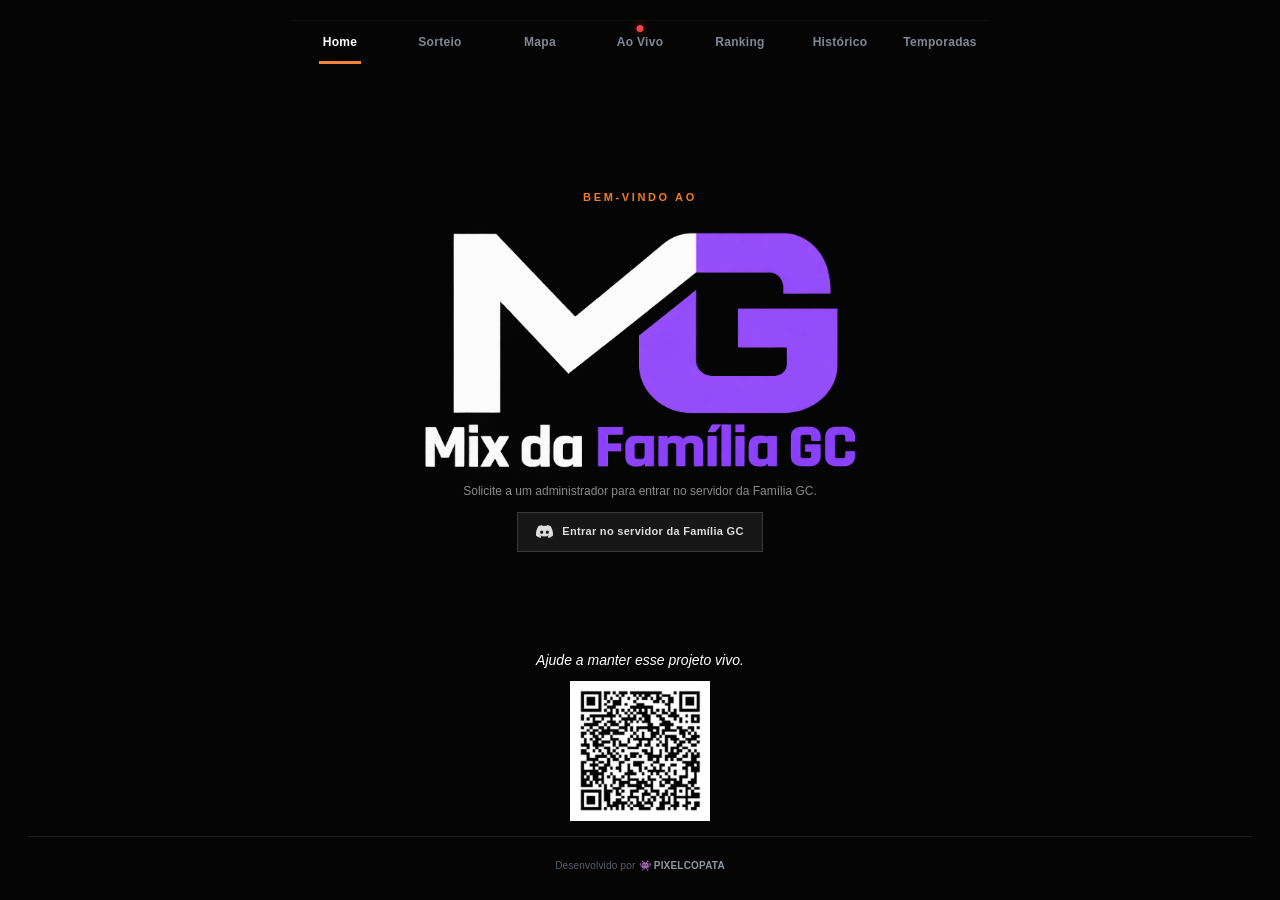
==== commit 50b748b0: "feat: adiciona logo centralizado no topo" ====
--- a/index.html
+++ b/index.html
@@ -6,6 +6,7 @@
     <title>Família GC — Mix</title>
     <link rel="stylesheet" href="style.css" />
     <link rel="stylesheet" href="styleindex.css" />
+    <link rel="icon" type="image/png" href="src/icon.png">
 
     <style>
       /* =========================================================
@@ -299,9 +300,11 @@
       <main class="gc-hero">
         <p class="gc-welcome">BEM-VINDO AO</p>
 
-        <h1 class="gc-title">Mix da <span>Família GC</span></h1>
-
-        <div class="gc-divider"></div>
+<!--         <h1 class="gc-title">Mix da <span>Família GC</span></h1>
+ -->  
+        <div class="logo-container">
+    <img src="src/logo.png" alt="Mix da Família GC" class="logo">
+</div>
 
         <section class="gc-discord-area">
           <p class="gc-discord-text">
@@ -328,7 +331,14 @@
       </main>
     </div>
 
+     <!-- QRCODE -->
+      <p><i>Ajude a manter esse projeto vivo.</i></p>
+      <img src="src/qrcode.png" alt="QR-CODE" class="logo-topo">
     <div class="copy">
+
+     
+
+
       <footer>
         <p>
           Desenvolvido por
--- a/style.css
+++ b/style.css
@@ -46,12 +46,16 @@
 
 html {
   min-height: 100%;
+  max-width: 100%;
   overflow-y: scroll;
+  overflow-x: hidden;
   background: var(--black);
 }
 
 body {
   min-height: 100vh;
+  max-width: 100%;
+  overflow-x: hidden;
   display: flex;
   flex-direction: column;
   background: var(--bg);
@@ -88,6 +92,8 @@
 .container,
 .sorteio-wrap {
   width: min(1180px, 100%);
+  max-width: 100%;
+  min-width: 0;
   margin: 0 auto;
 }
 
@@ -179,6 +185,21 @@
   border-color: transparent;
 }
 
+/* Indicador de transmissão ativa acima da aba "Ao Vivo". */
+.tabs .btn[onclick*="ao_vivo.php"]::before {
+  content: "";
+  position: absolute;
+  top: 5px;
+  left: 50%;
+  width: 7px;
+  height: 7px;
+  border-radius: 50%;
+  background: var(--red);
+  box-shadow: 0 0 8px rgba(239, 68, 68, 0.65);
+  transform: translateX(-50%);
+  animation: pulse-dot 1.2s infinite;
+}
+
 /* =========================================================
    TÍTULOS — TIMES
 ========================================================= */
@@ -231,9 +252,10 @@
 .draw-mode-option {
   min-height: 44px;
   padding: 12px 24px;
-  background: #101214;
-  border: 1px solid #30343a;
+  background: linear-gradient(180deg, #15191f 0%, #0d1014 100%);
+  border: 1px solid var(--border-light);
   border-radius: 0;
+  box-shadow: inset 0 1px 0 rgba(255, 255, 255, 0.035);
   color: #858e99;
   font-size: 13px;
   font-weight: 700;
@@ -263,10 +285,10 @@
 
 .draw-mode-option.active,
 .draw-mode-option.active:hover {
-  background: var(--orange);
+  background: rgba(255, 122, 0, 0.10);
   border-color: var(--orange);
-  color: #080808;
-  box-shadow: 0 0 0 1px rgba(245, 130, 58, 0.18);
+  color: var(--orange);
+  box-shadow: inset 2px 0 0 var(--orange);
 }
 
 .draw-mode-status {
@@ -313,26 +335,30 @@
 
 .btn-primary,
 .btn-sortear {
-  background: var(--orange);
-  color: #111111;
-  border-color: var(--orange);
+  background: linear-gradient(180deg, #15191f 0%, #0d1014 100%);
+  color: var(--white);
+  border: 1px solid var(--border-light);
+  border-radius: 0;
   font-weight: 800;
   text-transform: uppercase;
+  box-shadow: inset 0 1px 0 rgba(255, 255, 255, 0.035);
 }
 
 .btn-primary:hover:not(:disabled),
 .btn-sortear:hover:not(:disabled) {
-  background: var(--orange-hover);
-  border-color: var(--orange-hover);
-  color: #111111;
-  transform: translateY(-1px);
+  background: rgba(255, 122, 0, 0.10);
+  border-color: var(--orange);
+  color: var(--orange);
+  transform: none;
 }
 
 .btn-ghost,
 .btn-limpar {
-  background: #0b0d10;
+  background: linear-gradient(180deg, #15191f 0%, #0d1014 100%);
   color: #8a949f;
   border: 1px solid var(--border-light);
+  border-radius: 0;
+  box-shadow: inset 0 1px 0 rgba(255, 255, 255, 0.035);
 }
 
 .btn-ghost:hover,
@@ -507,6 +533,31 @@
   display: grid;
   grid-template-columns: repeat(5, minmax(0, 1fr));
   gap: 10px;
+}
+
+/* Used only by the "Ranking por Pontuação" draw mode. */
+.points-ranking-list {
+  width: 100%;
+  padding: 0;
+  box-sizing: border-box;
+  background: #0b0d10;
+  border: 1px solid #292e35;
+}
+
+#manualRanksGrid[hidden],
+#pointsRankingList[hidden] {
+  display: none !important;
+}
+
+.points-ranking-list .player-label {
+  min-height: 42px;
+  padding: 8px 12px;
+  box-sizing: border-box;
+  border-bottom: 1px solid #292e35;
+}
+
+.points-ranking-list .player-label:last-child {
+  border-bottom: 0;
 }
 
 .rank-card {
@@ -705,6 +756,9 @@
 
 .team-player {
   min-height: 38px;
+  min-width: 0;
+  max-width: 100%;
+  overflow: hidden;
   display: flex;
   align-items: center;
   justify-content: space-between;
@@ -733,6 +787,9 @@
 }
 
 .player-name {
+  min-width: 0;
+  max-width: 100%;
+  flex: 1 1 auto;
   color: #d3d7dc;
   font-weight: 650;
   overflow: hidden;
@@ -817,6 +874,87 @@
   font-size: 12px;
 }
 
+.history-toolbar {
+  display: flex;
+  justify-content: flex-end;
+  margin: -16px 0 14px;
+}
+
+.history-clear-button {
+  min-height: 34px;
+  padding: 7px 12px;
+  color: #fca5a5;
+  border-color: rgba(239, 68, 68, 0.55);
+}
+
+.history-clear-button:hover {
+  color: var(--white);
+  background: rgba(239, 68, 68, 0.12);
+  border-color: var(--red);
+}
+
+.today-history-header .history-clear-button {
+  margin-top: 12px;
+}
+
+.history-password-modal {
+  position: fixed;
+  inset: 0;
+  z-index: 10000;
+  display: grid;
+  place-items: center;
+  padding: 18px;
+  background: rgba(0, 0, 0, 0.78);
+}
+
+.history-password-dialog {
+  width: min(360px, 100%);
+  padding: 20px;
+  background: #0b0d10;
+  border: 1px solid var(--border-light);
+  box-shadow: 0 20px 60px rgba(0, 0, 0, 0.65);
+}
+
+.history-password-dialog h2 {
+  margin: 0 0 6px;
+  color: var(--white);
+  font-size: 18px;
+}
+
+.history-password-dialog p,
+.history-password-dialog label {
+  display: block;
+  color: var(--muted);
+  font-size: 12px;
+}
+
+.history-password-dialog label {
+  margin-top: 16px;
+  font-weight: 700;
+}
+
+.history-password-dialog input {
+  width: 100%;
+  height: 40px;
+  margin-top: 6px;
+  padding: 0 10px;
+  background: #111419;
+  border: 1px solid var(--border-light);
+  color: var(--text);
+  outline: none;
+}
+
+.history-password-dialog input:focus {
+  border-color: var(--orange);
+}
+
+.history-password-actions {
+  display: flex;
+  justify-content: flex-end;
+  gap: 8px;
+  margin-top: 18px;
+}
+
 .today-history-list {
   max-height: 720px;
   display: flex;
@@ -1088,6 +1226,45 @@
   font-size: 14px;
 }
 
+
+/* =========================================================
+   MAPAS JÁ SORTEADOS
+   ========================================================= */
+
+.map-card.drawn {
+  opacity: 0.45;
+  filter: grayscale(0.8);
+  cursor: not-allowed;
+  pointer-events: none;
+  position: relative;
+}
+
+.map-card.drawn::after {
+  content: "SORTEADO";
+  position: absolute;
+  top: 10px;
+  right: 10px;
+  padding: 5px 9px;
+  border-radius: 6px;
+  background: rgba(0, 0, 0, 0.8);
+  color: #fff;
+  font-size: 10px;
+  font-weight: 700;
+  letter-spacing: 0.5px;
+  z-index: 2;
+}
+
+.map-card.drawn .map-checkbox {
+  opacity: 0.8;
+}
+
+.map-status {
+  margin-left: auto;
+  font-size: 9px;
+  font-weight: 700;
+  opacity: 0.7;
+}
+
 /* =========================================================
    GRID DE MAPAS
 ========================================================= */
@@ -1098,6 +1275,115 @@
   grid-template-columns: repeat(4, minmax(0, 1fr));
   gap: 10px;
   margin-top: 0;
+}
+
+/* =========================================================
+   LOGO
+========================================================= */
+.logo-container {
+    position: relative;
+    display: inline-block;
+    overflow: hidden;
+    border-radius: 12px;
+}
+
+.logo {
+    display: block;
+    width: 800px;
+    height: auto;
+
+    opacity: 0;
+    transform: translateY(10px) scale(0.96);
+
+    animation: logoEntrada 0.8s ease-out forwards;
+}
+
+/* Brilho passando pelo logo */
+.logo-container::after {
+    animation: brilhoLogo 5s ease-in-out 2s infinite;
+}
+
+/* Entrada */
+@keyframes logoEntrada {
+    0% {
+        opacity: 0;
+        transform: translateY(10px) scale(0.96);
+        filter: brightness(0.5);
+    }
+
+    60% {
+        opacity: 1;
+        transform: translateY(-2px) scale(1.01);
+        filter: brightness(1.15);
+    }
+
+    100% {
+        opacity: 1;
+        transform: translateY(0) scale(1);
+        filter: brightness(1);
+    }
+}
+
+/* Pequena flutuação */
+@keyframes logoFlutuar {
+    0%,
+    100% {
+        transform: translateY(0);
+    }
+
+    50% {
+        transform: translateY(-4px);
+    }
+}
+
+/* Reflexo */
+@keyframes brilhoLogo {
+    0% {
+        left: -120%;
+        opacity: 0;
+    }
+
+    15% {
+        opacity: 1;
+    }
+
+    35% {
+        left: 130%;
+        opacity: 0;
+    }
+
+    100% {
+        left: 130%;
+        opacity: 0;
+    }
+}
+
+/* Respeita usuários que preferem menos movimento */
+@media (prefers-reduced-motion: reduce) {
+    .logo,
+    .logo-container::after {
+        animation: none;
+    }
+
+    .logo {
+        opacity: 1;
+        transform: none;
+    }
+}
+
+.topo {
+    width: 100%;
+    display: flex;
+    flex-direction: column;
+    align-items: center;
+}
+
+.logo-topo {
+    width: 140px;
+    height: auto;
+    display: block;
+    margin: 10px auto 15px;
+    object-fit: contain;
 }
 
 /* =========================================================
@@ -2056,6 +2342,9 @@
 
   .live-page .team-player {
     min-height: 37px;
+    min-width: 0;
+    max-width: 100%;
+    overflow: hidden;
     display: flex;
     align-items: center;
     justify-content: space-between;
@@ -2075,6 +2364,9 @@
   }
 
   .live-page .player-name {
+    min-width: 0;
+    max-width: 100%;
+    flex: 1 1 auto;
     color: #d3d7dc;
     font-size: 12px;
     font-weight: 650;
@@ -2205,3 +2497,585 @@
     }
   }
 }
+
+/* Modo Sortear Vagas */
+.draw-actions {
+  display: flex;
+  align-items: end;
+  gap: 0.75rem;
+  flex-wrap: wrap;
+}
+
+.vacancy-control[hidden] {
+  display: none !important;
+}
+
+.vacancy-control {
+  display: flex;
+  flex-direction: column;
+  align-items: center;
+  gap: 0.35rem;
+}
+
+.vacancy-control label {
+  width: 100%;
+  text-align: center;
+  color: var(--muted);
+  font-size: 9px;
+  font-weight: 900;
+  letter-spacing: 0.08em;
+  line-height: 1;
+  text-transform: uppercase;
+}
+
+.vacancy-stepper {
+  display: flex;
+  align-items: center;
+  height: 42px;
+  overflow: hidden;
+  border: 1px solid var(--border-light);
+  border-radius: 0;
+  background: linear-gradient(180deg, #15191f 0%, #0d1014 100%);
+  box-shadow: inset 0 1px 0 rgba(255, 255, 255, 0.035), 0 6px 18px rgba(0, 0, 0, 0.16);
+  transition: border-color 160ms ease, box-shadow 160ms ease, transform 160ms ease;
+}
+
+.vacancy-stepper:focus-within {
+  border-color: rgba(255, 122, 0, 0.75);
+  box-shadow: 0 0 0 3px rgba(255, 122, 0, 0.10), inset 0 1px 0 rgba(255, 255, 255, 0.04);
+}
+
+.vacancy-step {
+  width: 34px;
+  height: 100%;
+  padding: 0;
+  border: 0;
+  background: transparent;
+  color: #788391;
+  font-size: 20px;
+  font-weight: 500;
+  line-height: 1;
+  cursor: pointer;
+  transition: background 160ms ease, color 160ms ease;
+}
+
+.vacancy-step:hover {
+  background: rgba(255, 122, 0, 0.10);
+  color: var(--orange);
+}
+
+.vacancy-step:active {
+  background: rgba(255, 122, 0, 0.16);
+}
+
+.vacancy-value {
+  display: flex;
+  align-items: center;
+  justify-content: center;
+  gap: 6px;
+  width: 86px;
+  min-width: 86px;
+  height: 100%;
+  border-left: 1px solid rgba(255, 255, 255, 0.06);
+  border-right: 1px solid rgba(255, 255, 255, 0.06);
+}
+
+.vacancy-control input {
+  flex: 0 0 26px;
+  width: 26px;
+  min-height: 40px;
+  padding: 0;
+  border: 0;
+  background: transparent;
+  color: var(--white);
+  text-align: center;
+  font-size: 17px;
+  font-weight: 900;
+  font-variant-numeric: tabular-nums;
+  margin: 0;
+  outline: none;
+  appearance: textfield;
+  -moz-appearance: textfield;
+}
+
+.vacancy-control input::-webkit-outer-spin-button,
+.vacancy-control input::-webkit-inner-spin-button {
+  margin: 0;
+  -webkit-appearance: none;
+}
+
+.vacancy-value span {
+  color: #68727d;
+  font-size: 9px;
+  font-weight: 800;
+  line-height: 1;
+  text-transform: uppercase;
+  white-space: nowrap;
+}
+
+.vacancy-result {
+  scroll-margin-top: 1rem;
+}
+
+.vacancy-result-header {
+  display: flex;
+  align-items: center;
+  justify-content: space-between;
+  gap: 1rem;
+  margin-bottom: 1rem;
+}
+
+.vacancy-kicker {
+  display: block;
+  margin-bottom: 0.35rem;
+  color: var(--orange);
+  font-size: 10px;
+  font-weight: 900;
+  letter-spacing: 0.08em;
+  text-transform: uppercase;
+}
+
+.vacancy-result h2 {
+  margin: 0;
+}
+
+.vacancy-result-header p {
+  margin: 0.4rem 0 0;
+  color: var(--muted);
+}
+
+.vacancy-winners {
+  display: grid;
+  gap: 0.5rem;
+}
+
+.vacancy-player {
+  display: flex;
+  align-items: center;
+  gap: 0.75rem;
+  min-height: 48px;
+  padding: 0.7rem 0.85rem;
+  border: 1px solid var(--border);
+  background: #0b0d10;
+  color: var(--text);
+  font-weight: 900;
+}
+
+.vacancy-player.winner {
+  border-left: 3px solid var(--green);
+}
+
+.vacancy-check {
+  display: inline-flex;
+  align-items: center;
+  justify-content: center;
+  width: 24px;
+  height: 24px;
+  border-radius: 50%;
+  background: var(--green);
+  color: #061008;
+  font-weight: 900;
+}
+
+.vacancy-not-selected {
+  margin-top: 1rem;
+  padding-top: 1rem;
+  border-top: 1px solid var(--border);
+  color: var(--muted);
+}
+
+.vacancy-not-selected strong {
+  display: block;
+  margin-bottom: 0.55rem;
+  color: var(--text);
+  font-size: 10px;
+  letter-spacing: 0.08em;
+  text-transform: uppercase;
+}
+
+.vacancy-not-selected div {
+  display: flex;
+  flex-wrap: wrap;
+  gap: 0.45rem;
+}
+
+.vacancy-not-selected span {
+  padding: 0.4rem 0.6rem;
+  border: 1px solid var(--border);
+  background: var(--panel2);
+}
+
+@media (max-width: 640px) {
+  .vacancy-result-header {
+    align-items: stretch;
+    flex-direction: column;
+  }
+
+  .draw-actions {
+    width: 100%;
+  }
+
+  .draw-actions .btn {
+    flex: 1;
+  }
+}
+/* Resultado da partida */
+
+.match-result-panel,
+.history-match-result {
+  margin-top: 1.25rem;
+  padding: 1rem;
+  border-radius: 14px;
+  border: 1px solid rgba(127, 127, 127, 0.2);
+}
+
+.match-result-kicker,
+.history-match-title {
+  font-size: 0.78rem;
+  font-weight: 800;
+  letter-spacing: 0.08em;
+  text-transform: uppercase;
+  margin-bottom: 0.75rem;
+}
+
+.match-score,
+.history-match-score {
+  display: flex;
+  align-items: center;
+  justify-content: center;
+  gap: 0.75rem;
+  flex-wrap: wrap;
+}
+
+.match-score strong,
+.history-match-score strong {
+  font-size: 2rem;
+  line-height: 1;
+}
+
+.match-score b,
+.history-match-score b {
+  font-size: 1.4rem;
+}
+
+.match-winner,
+.history-match-winner {
+  margin-top: 0.75rem;
+  text-align: center;
+  font-weight: 800;
+}
+
+.match-result-help,
+.history-match-pending {
+  margin: 0 0 1rem;
+  opacity: 0.75;
+}
+
+.match-score-form {
+  display: flex;
+  align-items: end;
+  justify-content: center;
+  gap: 0.75rem;
+  flex-wrap: wrap;
+}
+
+.match-score-form label {
+  display: flex;
+  flex-direction: column;
+  gap: 0.35rem;
+  font-weight: 700;
+  font-size: 0.8rem;
+}
+
+.match-score-form input {
+  width: 90px;
+  min-height: 44px;
+  padding: 0.5rem;
+  text-align: center;
+  font-size: 1.2rem;
+  font-weight: 800;
+  border-radius: 10px;
+  border: 1px solid rgba(127, 127, 127, 0.35);
+  background: inherit;
+  color: inherit;
+}
+
+.match-score-x {
+  font-size: 1.3rem;
+  font-weight: 900;
+  padding-bottom: 0.7rem;
+}
+
+.match-result-message {
+  margin-top: 0.75rem;
+  text-align: center;
+  font-size: 0.85rem;
+}
+
+.history-match-result {
+  text-align: center;
+}
+
+
+/* =========================================================
+   PROTEÇÃO CONTRA OVERFLOW — RANKING / NOMES LONGOS
+========================================================= */
+
+.ranks-grid,
+.teams-grid,
+.rank-card,
+.team-card,
+.rank-players,
+.team-players,
+.team-player,
+.player-name {
+  min-width: 0;
+  max-width: 100%;
+}
+
+.player-name {
+  overflow: hidden;
+  text-overflow: ellipsis;
+  white-space: nowrap;
+}
+
+@media (max-width: 900px) {
+  .ranks-grid,
+  .teams-grid {
+    width: 100%;
+    min-width: 0;
+  }
+
+  .team-player {
+    min-width: 0;
+    width: 100%;
+  }
+
+  .player-name {
+    min-width: 0;
+    max-width: 100%;
+  }
+}
+
+/* =========================================================
+   RANKING — RESPONSIVO
+========================================================= */
+
+.ranking-page,
+.ranking-page main,
+.ranking-page .container,
+.ranking-page .ranking-container,
+.ranking-page .ranking-content {
+  width: 100%;
+  max-width: 100%;
+  min-width: 0;
+}
+
+.ranking-page .podium-grid,
+.ranking-page .ranking-podium,
+.ranking-page .top-players,
+.ranking-page .ranking-cards {
+  width: 100%;
+  max-width: 100%;
+  min-width: 0;
+  display: grid;
+  grid-template-columns: repeat(3, minmax(0, 1fr));
+  overflow: hidden;
+}
+
+.ranking-page .podium-card,
+.ranking-page .ranking-card,
+.ranking-page .top-player-card {
+  min-width: 0;
+  max-width: 100%;
+  overflow: hidden;
+}
+
+.ranking-page .podium-card h2,
+.ranking-page .podium-card h3,
+.ranking-page .ranking-card h2,
+.ranking-page .ranking-card h3,
+.ranking-page .top-player-card h2,
+.ranking-page .top-player-card h3 {
+  min-width: 0;
+  max-width: 100%;
+  overflow: hidden;
+  text-overflow: ellipsis;
+  white-space: nowrap;
+}
+
+.ranking-page .table-wrapper,
+.ranking-page .ranking-table-wrapper,
+.ranking-page .table-container,
+.ranking-page .ranking-table-container {
+  width: 100%;
+  max-width: 100%;
+  min-width: 0;
+  overflow-x: auto;
+  overflow-y: hidden;
+  -webkit-overflow-scrolling: touch;
+}
+
+.ranking-page table,
+.ranking-page .ranking-table {
+  width: 100%;
+  max-width: 100%;
+  min-width: 0;
+  table-layout: fixed;
+  border-collapse: collapse;
+}
+
+.ranking-page th,
+.ranking-page td {
+  min-width: 0;
+  max-width: 100%;
+  overflow: hidden;
+  text-overflow: ellipsis;
+  white-space: nowrap;
+}
+
+.ranking-page th:nth-child(2),
+.ranking-page td:nth-child(2) {
+  width: auto;
+}
+
+.ranking-page th:not(:nth-child(2)),
+.ranking-page td:not(:nth-child(2)) {
+  width: 9%;
+}
+
+.ranking-page .player-name,
+.ranking-page .player-name-text,
+.ranking-page .ranking-player-name,
+.ranking-page .table-player-name {
+  display: block;
+  min-width: 0;
+  max-width: 100%;
+  overflow: hidden;
+  text-overflow: ellipsis;
+  white-space: nowrap;
+}
+
+@media (max-width: 800px) {
+  .ranking-page .podium-grid,
+  .ranking-page .ranking-podium,
+  .ranking-page .top-players,
+  .ranking-page .ranking-cards {
+    grid-template-columns: 1fr;
+  }
+
+  .ranking-page table,
+  .ranking-page .ranking-table {
+    table-layout: fixed;
+  }
+
+  .ranking-page th:not(:nth-child(2)),
+  .ranking-page td:not(:nth-child(2)) {
+    width: 10%;
+  }
+}
+
+@media (max-width: 520px) {
+  .ranking-page th,
+  .ranking-page td {
+    padding-left: 7px;
+    padding-right: 7px;
+    font-size: 11px;
+  }
+
+  .ranking-page th:not(:nth-child(2)),
+  .ranking-page td:not(:nth-child(2)) {
+    width: 11%;
+  }
+}
+
+/* =========================================================
+   RESULTADO DA PARTIDA — LAYOUT FINAL
+   Título e descrição centralizados.
+   TIME 1 / X / TIME 2 lado a lado.
+   Botão de finalizar abaixo.
+========================================================= */
+
+.match-result-panel {
+  width: 100%;
+  text-align: center;
+}
+
+.match-result-panel .match-result-kicker {
+  width: 100%;
+  margin: 0 0 8px;
+  text-align: center;
+}
+
+.match-result-panel .match-result-help {
+  width: 100%;
+  margin: 0 0 20px;
+  text-align: center;
+}
+
+/*
+  O formulário usa grid para garantir:
+  [ TIME 1 ] [ X ] [ TIME 2 ]
+  [       FINALIZAR PARTIDA       ]
+*/
+.match-score-form {
+  width: 100%;
+  display: grid;
+  grid-template-columns: auto auto auto;
+  align-items: end;
+  justify-content: center;
+  gap: 10px 12px;
+}
+
+.match-score-form > label {
+  display: flex;
+  flex-direction: column;
+  align-items: center;
+  justify-content: flex-end;
+  gap: 6px;
+  min-width: 90px;
+}
+
+.match-score-form input {
+  width: 90px;
+  height: 46px;
+  min-height: 46px;
+  padding: 0;
+  text-align: center;
+  font-size: 1.2rem;
+  font-weight: 900;
+  border-radius: 0;
+}
+
+.match-score-x {
+  display: flex;
+  align-items: center;
+  justify-content: center;
+  width: auto;
+  height: 46px;
+  padding: 0 !important;
+  margin: 0;
+  align-self: end;
+}
+
+.match-score-form > button,
+.match-score-form > .btn {
+  grid-column: 1 / -1;
+  justify-self: center;
+  margin-top: 2px;
+}
+
+@media (max-width: 600px) {
+  .match-score-form {
+    grid-template-columns: auto auto auto;
+    gap: 8px;
+  }
+
+  .match-score-form > label {
+    min-width: 82px;
+  }
+
+  .match-score-form input {
+    width: 82px;
+  }
+}
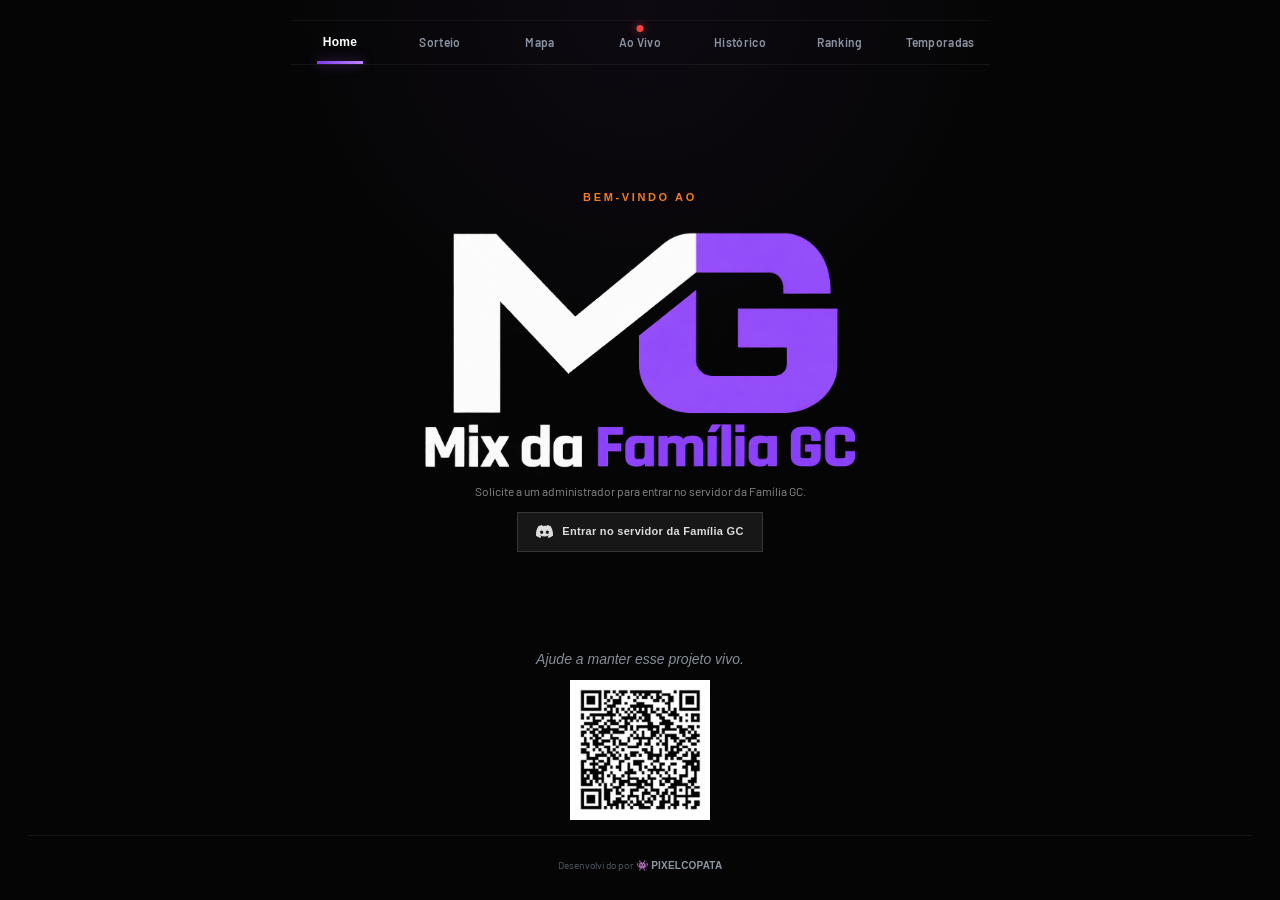
==== commit 03df624c: "feat: aprimora sorteio e padroniza interface" ====
--- a/index.html
+++ b/index.html
@@ -6,7 +6,7 @@
     <title>Família GC — Mix</title>
     <link rel="stylesheet" href="style.css" />
     <link rel="stylesheet" href="styleindex.css" />
-    <link rel="icon" type="image/png" href="src/icon.png">
+    <link rel="icon" type="image/png" href="src/icon.png" />
 
     <style>
       /* =========================================================
@@ -272,19 +272,20 @@
           >
             Ao Vivo
           </button>
+          
+          <button
+            type="button"
+            class="btn btn-ghost"
+            onclick="window.location.href = 'historico.php'"
+          >
+            Histórico
+          </button>
           <button
             type="button"
             class="btn btn-ghost"
             onclick="window.location.href = 'ranking.php'"
           >
             Ranking
-          </button>
-          <button
-            type="button"
-            class="btn btn-ghost"
-            onclick="window.location.href = 'historico.php'"
-          >
-            Histórico
           </button>
           <button
             type="button"
@@ -300,11 +301,11 @@
       <main class="gc-hero">
         <p class="gc-welcome">BEM-VINDO AO</p>
 
-<!--         <h1 class="gc-title">Mix da <span>Família GC</span></h1>
- -->  
+        <!--         <h1 class="gc-title">Mix da <span>Família GC</span></h1>
+ -->
         <div class="logo-container">
-    <img src="src/logo.png" alt="Mix da Família GC" class="logo">
-</div>
+          <img src="src/logo.png" alt="Mix da Família GC" class="logo" />
+        </div>
 
         <section class="gc-discord-area">
           <p class="gc-discord-text">
@@ -331,14 +332,10 @@
       </main>
     </div>
 
-     <!-- QRCODE -->
-      <p><i>Ajude a manter esse projeto vivo.</i></p>
-      <img src="src/qrcode.png" alt="QR-CODE" class="logo-topo">
+    <!-- QRCODE -->
+    <p><i>Ajude a manter esse projeto vivo.</i></p>
+    <img src="src/qrcode.png" alt="QR-CODE" class="logo-topo" />
     <div class="copy">
-
-     
-
-
       <footer>
         <p>
           Desenvolvido por
--- a/style.css
+++ b/style.css
@@ -1021,112 +1021,315 @@
 }
 
 /* =========================================================
-   TEMPORADAS
-========================================================= */
+   TEMPORADAS — MODERNO / COMPETITIVO
+   ========================================================= */
 
 .season-wrap {
-  padding-bottom: 35px;
+  position: relative;
+  width: 100%;
+  padding: 8px 0 45px;
+  isolation: isolate;
+}
+
+/* Área de destaque do topo */
+.season-wrap::before {
+  content: "♛";
+  position: absolute;
+  top: -35px;
+  right: 3%;
+  z-index: -1;
+  color: rgba(168, 85, 247, 0.10);
+  font-size: clamp(150px, 18vw, 260px);
+  line-height: 1;
+  pointer-events: none;
+  transform: rotate(8deg);
+  filter: blur(0.2px);
+}
+
+.season-header {
+  position: relative;
+  margin-bottom: 30px;
+}
+
+.season-header h1 {
+  background: linear-gradient(
+    90deg,
+    var(--white) 0%,
+    var(--white) 48%,
+    #a855f7 72%,
+    #c084fc 100%
+  );
+  -webkit-background-clip: text;
+  background-clip: text;
+  -webkit-text-fill-color: transparent;
 }
 
 .season-header p {
   max-width: 680px;
-  margin: 9px auto 0;
-}
-
+  margin: 10px auto 0;
+  color: #858e99;
+  line-height: 1.65;
+}
+
+/* Seletor de temporada */
 .season-selector {
+  position: relative;
   width: 100%;
+  min-height: 82px;
   display: flex;
   align-items: center;
   justify-content: space-between;
-  gap: 16px;
-  margin: 0 0 14px;
-  padding: 13px 16px;
-  background: #0b0d10;
-  border: 1px solid var(--border);
+  gap: 20px;
+  margin: 0 0 18px;
+  padding: 15px 18px;
+  background:
+    linear-gradient(135deg, rgba(168, 85, 247, 0.07), transparent 35%),
+    linear-gradient(180deg, #0f1217 0%, #090b0e 100%);
+  border: 1px solid #292e38;
+  border-radius: 12px;
+  box-shadow:
+    inset 0 1px 0 rgba(255,255,255,0.035),
+    0 12px 35px rgba(0,0,0,0.22);
+  overflow: hidden;
+}
+
+.season-selector::before {
+  content: "";
+  position: absolute;
+  left: 0;
+  top: 0;
+  width: 3px;
+  height: 100%;
+  background: linear-gradient(180deg, #a855f7, #7c3aed);
 }
 
 .season-selector label {
-  color: #c5cad0;
-  font-size: 12px;
-  font-weight: 800;
+  display: flex;
+  flex-direction: column;
+  gap: 3px;
+  color: var(--white);
+  font-size: 13px;
+  font-weight: 900;
+  letter-spacing: 0.6px;
   text-transform: uppercase;
-  letter-spacing: 0.7px;
+}
+
+.season-selector label::after {
+  content: "Selecione a temporada para visualizar o ranking";
+  color: #68717d;
+  font-size: 11px;
+  font-weight: 500;
+  letter-spacing: 0;
+  text-transform: none;
 }
 
 .season-selector select {
-  min-width: 220px;
-  padding: 8px 10px;
-  background: #111419;
-  border: 1px solid var(--border-light);
-  border-radius: 0;
+  min-width: 300px;
+  height: 46px;
+  padding: 0 42px 0 14px;
+  background-color: #111419;
+  border: 1px solid #3a414c;
+  border-radius: 9px;
   color: var(--text);
   font: inherit;
-}
-
+  font-size: 13px;
+  font-weight: 700;
+  outline: none;
+  cursor: pointer;
+  transition:
+    border-color var(--transition),
+    box-shadow var(--transition),
+    background var(--transition);
+}
+
+.season-selector select:hover {
+  background-color: #15181e;
+  border-color: #5a6370;
+}
+
+.season-selector select:focus {
+  border-color: #a855f7;
+  box-shadow: 0 0 0 3px rgba(168, 85, 247, 0.12);
+}
+
+/* Card principal */
 .season-card {
+  position: relative;
   width: 100%;
-  background: #0b0d10;
-  border: 1px solid var(--border);
-}
-
+  overflow: hidden;
+  background:
+    radial-gradient(circle at 100% 0%, rgba(124, 58, 237, 0.07), transparent 30%),
+    #0b0d10;
+  border: 1px solid #292e38;
+  border-radius: 14px;
+  box-shadow:
+    0 20px 55px rgba(0,0,0,0.28),
+    inset 0 1px 0 rgba(255,255,255,0.02);
+}
+
+/* Cabeçalho do ranking */
 .season-card-header {
+  min-height: 92px;
   display: flex;
   align-items: center;
   justify-content: space-between;
-  gap: 16px;
-  padding: 15px 16px;
-  background: #111318;
-  border-bottom: 1px solid var(--border);
-  color: #858e99;
-  font-size: 11px;
-  font-weight: 700;
+  gap: 18px;
+  padding: 18px 20px;
+  background:
+    linear-gradient(135deg, rgba(168, 85, 247, 0.10), transparent 40%),
+    #101319;
+  border-bottom: 1px solid #292e38;
+}
+
+.season-card-header > div:first-child {
+  position: relative;
+  padding-left: 58px;
+}
+
+.season-card-header > div:first-child::before {
+  content: "♛";
+  position: absolute;
+  left: 0;
+  top: 50%;
+  width: 42px;
+  height: 42px;
+  display: grid;
+  place-items: center;
+  transform: translateY(-50%);
+  background: linear-gradient(145deg, #8b5cf6, #6d28d9);
+  border: 1px solid #a78bfa;
+  border-radius: 10px;
+  color: #fff;
+  font-size: 21px;
+  box-shadow: 0 8px 24px rgba(124,58,237,0.25);
 }
 
 .season-card-header h2 {
   margin: 0 0 3px;
   color: var(--white);
-  font-size: 18px;
+  font-size: 20px;
+  line-height: 1.1;
+  font-weight: 900;
+  letter-spacing: -0.4px;
   text-transform: uppercase;
 }
 
 .season-card-header span {
-  color: #747e89;
-}
-
+  color: #7d8793;
+  font-size: 11px;
+  font-weight: 600;
+}
+
+.season-card-header > span {
+  display: inline-flex;
+  align-items: center;
+  gap: 7px;
+  padding: 8px 11px;
+  background: rgba(255,255,255,0.025);
+  border: 1px solid #2d333c;
+  border-radius: 8px;
+  color: #9ba4af;
+  white-space: nowrap;
+}
+
+.season-card-header > span::before {
+  content: "●";
+  color: #a855f7;
+  font-size: 9px;
+}
+
+/* Lista */
 .season-player-list {
   display: flex;
   flex-direction: column;
   gap: 3px;
-  padding: 6px;
-}
-
+  padding: 9px;
+  background: #090b0e;
+}
+
+/* Jogador */
 .season-player {
-  min-height: 48px;
+  position: relative;
+  min-height: 54px;
   display: grid;
-  grid-template-columns:
-    38px 30px minmax(150px, 1fr) minmax(150px, 1fr)
-    auto auto;
+  grid-template-columns: 48px 36px minmax(180px, 1fr) minmax(150px, 1fr) auto;
   align-items: center;
-  gap: 10px;
-  padding: 7px 9px;
-  background: #111419;
+  gap: 12px;
+  padding: 8px 13px;
+  background: linear-gradient(90deg, #111419, #0f1217);
+  border: 1px solid transparent;
   border-left: 2px solid transparent;
+  border-radius: 8px;
+  transition:
+    background var(--transition),
+    border-color var(--transition),
+    transform var(--transition),
+    box-shadow var(--transition);
 }
 
 .season-player:hover {
-  border-left-color: var(--orange);
-  background: #16191e;
+  background: linear-gradient(90deg, #171a21, #12151b);
+  border-color: #292f39;
+  border-left-color: #a855f7;
+  transform: translateX(2px);
+  box-shadow: 0 6px 20px rgba(0,0,0,0.18);
+}
+
+/* Top 3 */
+.season-player:nth-child(1),
+.season-player:nth-child(2),
+.season-player:nth-child(3) {
+  border-color: rgba(255,255,255,0.06);
+}
+
+.season-player:nth-child(1) {
+  background:
+    linear-gradient(90deg, rgba(234,179,8,0.10), transparent 42%),
+    #151515;
+  border-left-color: #eab308;
+}
+
+.season-player:nth-child(2) {
+  background:
+    linear-gradient(90deg, rgba(148,163,184,0.09), transparent 42%),
+    #12151a;
+  border-left-color: #94a3b8;
+}
+
+.season-player:nth-child(3) {
+  background:
+    linear-gradient(90deg, rgba(234,88,12,0.09), transparent 42%),
+    #131416;
+  border-left-color: #f97316;
 }
 
 .season-position {
-  color: var(--orange);
-  font-size: 13px;
+  color: #7f8995;
+  font-size: 14px;
   font-weight: 900;
+  letter-spacing: 0.5px;
+  text-align: center;
+}
+
+.season-player:nth-child(1) .season-position {
+  color: #facc15;
+  font-size: 17px;
+}
+
+.season-player:nth-child(2) .season-position {
+  color: #cbd5e1;
+  font-size: 16px;
+}
+
+.season-player:nth-child(3) .season-position {
+  color: #fb923c;
+  font-size: 16px;
 }
 
 .season-avatar {
-  width: 28px;
-  height: 28px;
+  width: 32px;
+  height: 32px;
+  border: 1px solid #303641;
   border-radius: 50%;
   object-fit: cover;
   background: #242a31;
@@ -1143,49 +1346,198 @@
 .season-player-name {
   min-width: 0;
   overflow: hidden;
-  color: #d3d7dc;
-  font-weight: 700;
+  color: #e3e6ea;
+  font-size: 13px;
+  font-weight: 800;
   text-overflow: ellipsis;
   white-space: nowrap;
 }
 
-.season-player-rank,
-.season-stats {
+.season-player-rank {
   min-width: 0;
   overflow: hidden;
   color: #858e99;
   font-size: 11px;
+  font-weight: 600;
   text-overflow: ellipsis;
   white-space: nowrap;
 }
 
+.season-player-rank::before {
+  content: "✦ ";
+  color: #a855f7;
+}
+
 .season-player-points {
+  min-width: 95px;
   color: var(--white);
-  font-size: 13px;
+  font-size: 14px;
   font-weight: 900;
+  text-align: right;
   white-space: nowrap;
 }
 
+.season-player-points::first-letter {
+  color: #fff;
+}
+
 .season-stats {
-  grid-column: 3 / -1;
   display: none;
 }
 
+/* Destaque visual da pontuação do líder */
+.season-player:nth-child(1) .season-player-points {
+  color: #facc15;
+  font-size: 15px;
+}
+
+/* Estado vazio */
 .season-empty,
 .season-empty-panel {
-  padding: 30px;
+  padding: 40px 30px;
   color: #747e89;
   text-align: center;
 }
 
 .season-empty-panel {
   background: #0b0d10;
-  border: 1px dashed var(--border-light);
+  border: 1px dashed #3a414c;
+  border-radius: 10px;
 }
 
 .season-empty-panel p {
   margin: 0 0 6px;
   color: var(--text);
+  font-weight: 800;
+}
+
+/* =========================================================
+   TEMPORADAS — RESPONSIVO
+========================================================= */
+
+@media (max-width: 900px) {
+  .season-wrap::before {
+    right: -5%;
+    opacity: 0.55;
+  }
+
+  .season-player {
+    grid-template-columns: 42px 34px minmax(140px, 1fr) auto;
+  }
+
+  .season-player-rank {
+    display: none;
+  }
+}
+
+@media (max-width: 650px) {
+  .season-wrap {
+    padding-bottom: 30px;
+  }
+
+  .season-wrap::before {
+    top: 0;
+    right: -12%;
+    font-size: 170px;
+  }
+
+  .season-selector {
+    align-items: stretch;
+    flex-direction: column;
+    gap: 12px;
+    padding: 15px;
+  }
+
+  .season-selector select {
+    width: 100%;
+    min-width: 0;
+  }
+
+  .season-card {
+    border-radius: 10px;
+  }
+
+  .season-card-header {
+    min-height: 82px;
+    align-items: flex-start;
+    flex-direction: column;
+    gap: 12px;
+    padding: 15px;
+  }
+
+  .season-card-header > div:first-child {
+    padding-left: 52px;
+  }
+
+  .season-card-header > div:first-child::before {
+    width: 38px;
+    height: 38px;
+    font-size: 18px;
+  }
+
+  .season-card-header h2 {
+    font-size: 17px;
+  }
+
+  .season-card-header > span {
+    align-self: flex-start;
+  }
+
+  .season-player-list {
+    padding: 6px;
+  }
+
+  .season-player {
+    grid-template-columns: 32px 30px minmax(0, 1fr) auto;
+    min-height: 50px;
+    gap: 7px;
+    padding: 7px 8px;
+  }
+
+  .season-position {
+    font-size: 12px;
+  }
+
+  .season-avatar {
+    width: 28px;
+    height: 28px;
+  }
+
+  .season-player-name {
+    font-size: 12px;
+  }
+
+  .season-player-points {
+    min-width: 0;
+    font-size: 11px;
+  }
+
+  .season-player:nth-child(1) .season-player-points {
+    font-size: 12px;
+  }
+}
+
+@media (max-width: 420px) {
+  .season-selector label::after {
+    font-size: 10px;
+  }
+
+  .season-card-header > span {
+    font-size: 10px;
+  }
+
+  .season-player {
+    grid-template-columns: 28px 28px minmax(0, 1fr) auto;
+    gap: 6px;
+  }
+
+  .season-player-name {
+    font-size: 11px;
+  }
+
+  .season-player-points {
+    font-size: 10px;
+  }
 }
 
 /* =========================================================
@@ -1385,6 +1737,27 @@
     margin: 10px auto 15px;
     object-fit: contain;
 }
+
+/* Select do Time Vencedor */
+.winner-team-select {
+  background: #1b1b1b !important;
+  color: #fff !important;
+  border: 1px solid #ff7a00;
+  border-radius: 8px;
+}
+
+/* Opções da lista */
+.winner-team-select option {
+  background: #1b1b1b;
+  color: #fff;
+}
+
+/* Quando abrir/focar */
+.winner-team-select:focus {
+  border-color: #ff7a00;
+  box-shadow: 0 0 0 2px rgba(255, 122, 0, 0.2);
+}
+
 
 /* =========================================================
    CARD DE MAPA
@@ -3079,3 +3452,3467 @@
     width: 82px;
   }
 }
+
+/* =========================================================
+   DESIGN SYSTEM GLOBAL — MIX / MAPAS
+   Linguagem visual unificada com a tela TEMPORADAS
+   ========================================================= */
+
+:root {
+  --bg: #05060a;
+  --surface: #0b0d12;
+  --surface-2: #10131a;
+  --surface-3: #151922;
+  --border: #292e39;
+  --border-light: #3a414d;
+  --border-hover: #596272;
+  --purple: #a855f7;
+  --purple-dark: #7c3aed;
+  --purple-soft: rgba(168, 85, 247, 0.12);
+  --orange: #f5823a;
+  --orange-hover: #ff914c;
+  --green: #22c55e;
+}
+
+body {
+  background:
+    radial-gradient(circle at 50% -10%, rgba(124, 58, 237, 0.07), transparent 32%),
+    var(--bg);
+}
+
+/* HEADER / NAVEGAÇÃO */
+.site-header,
+.topo {
+  position: relative;
+}
+
+.tabs {
+  border-bottom: 1px solid rgba(255,255,255,0.055);
+}
+
+.tabs .btn {
+  color: #8993a1;
+  transition: color .2s ease, background .2s ease, transform .2s ease;
+}
+
+.tabs .btn:hover {
+  color: #fff;
+  background: rgba(168,85,247,.045);
+}
+
+.tabs .btn.active::after {
+  width: 46px;
+  height: 3px;
+  background: linear-gradient(90deg, #7c3aed, #c084fc);
+  box-shadow: 0 0 12px rgba(168,85,247,.5);
+}
+
+/* TÍTULOS */
+header h1,
+.maps-page .sorteio-title h1,
+.live-page .live-title-line h1 {
+  background: linear-gradient(90deg, #fff 0%, #fff 48%, #a855f7 78%, #c084fc 100%);
+  -webkit-background-clip: text;
+  background-clip: text;
+  -webkit-text-fill-color: transparent;
+}
+
+header p,
+.maps-page .sorteio-subtitle,
+.live-page .live-title p {
+  color: #858e99;
+}
+
+/* BOTÕES */
+.btn,
+.btn-primary,
+.btn-sortear,
+.btn-ghost,
+.btn-limpar {
+  border-radius: 9px;
+  transition: background .2s ease, border-color .2s ease, color .2s ease, transform .2s ease, box-shadow .2s ease;
+}
+
+.btn-primary,
+.btn-sortear {
+  background: linear-gradient(180deg, #171a22 0%, #0e1117 100%);
+  border-color: #3b424e;
+}
+
+.btn-primary:hover:not(:disabled),
+.btn-sortear:hover:not(:disabled) {
+  background: rgba(168,85,247,.10);
+  border-color: var(--purple);
+  color: #c084fc;
+  box-shadow: 0 0 0 1px rgba(168,85,247,.08), 0 8px 24px rgba(0,0,0,.2);
+  transform: translateY(-1px);
+}
+
+.btn-ghost,
+.btn-limpar {
+  background: #0f1218;
+  border-color: #343b47;
+}
+
+.btn-ghost:hover,
+.btn-limpar:hover {
+  background: #151922;
+  border-color: #555e6c;
+  color: #fff;
+}
+
+/* ÁREAS / PAINÉIS GERAIS */
+.live-banner,
+.counter-bar,
+.sorteio-header,
+.status-box,
+.live-selection,
+.points-ranking-list,
+.history-item,
+.today-history-card,
+.empty-msg,
+.balance-info,
+.copy footer,
+.draw-mode-option,
+.match-result-panel,
+.history-match-result,
+.vacancy-control,
+.vacancy-player {
+  border-radius: 10px;
+}
+
+.counter-bar,
+.sorteio-header,
+.status-box,
+.live-selection,
+.history-item,
+.today-history-card,
+.empty-msg,
+.balance-info {
+  background: linear-gradient(135deg, rgba(168,85,247,.035), transparent 45%), #0b0d12;
+  border-color: #292e39;
+}
+
+/* MODO DE SORTEIO */
+.draw-mode-option {
+  background: linear-gradient(180deg, #151922 0%, #0d1015 100%);
+  border-color: #353c48;
+}
+
+.draw-mode-option:hover {
+  background: #171b23;
+  border-color: #596272;
+}
+
+.draw-mode-option.active,
+.draw-mode-option.active:hover {
+  background: rgba(168,85,247,.10);
+  border-color: var(--purple);
+  color: #c084fc;
+  box-shadow: inset 3px 0 0 var(--purple), 0 0 22px rgba(168,85,247,.06);
+}
+
+/* TIMES / RESULTADOS */
+.rank-card,
+.team-card {
+  border-radius: 12px;
+  border-color: #292e39;
+  background: #0b0d12;
+  box-shadow: 0 10px 30px rgba(0,0,0,.15);
+}
+
+.rank-header,
+.team-title {
+  background: linear-gradient(135deg, rgba(168,85,247,.055), transparent 50%), #11141b;
+  border-color: #292e39;
+}
+
+.team-player,
+.player-label,
+.points-ranking-list .player-label {
+  border-radius: 7px;
+}
+
+.team-player:hover,
+.player-label:hover {
+  background: #171b22;
+}
+
+.team-player:hover {
+  border-left-color: var(--purple);
+}
+
+.player-label.checked {
+  background: linear-gradient(90deg, #a855f7, #7c3aed);
+  color: #fff;
+}
+
+/* MAPAS */
+.maps-page .map-card {
+  border-radius: 12px;
+  border-color: #292e39;
+  background: #0b0d12;
+  box-shadow: 0 10px 28px rgba(0,0,0,.18);
+}
+
+.maps-page .map-card:hover {
+  background: #10141b;
+  border-color: #515a68;
+  transform: translateY(-3px);
+  box-shadow: 0 14px 35px rgba(0,0,0,.28);
+}
+
+.maps-page .map-card.selected {
+  border-color: var(--purple);
+  box-shadow:
+    inset 0 3px 0 var(--purple),
+    0 0 0 1px rgba(168,85,247,.12),
+    0 12px 30px rgba(124,58,237,.10);
+}
+
+.maps-page .map-body {
+  background: #11141b;
+  border-top-color: #292e39;
+}
+
+.maps-page .map-card.selected .map-checkbox {
+  background: linear-gradient(145deg, #a855f7, #7c3aed);
+  border-color: #a855f7;
+  color: #fff;
+}
+
+.maps-page .map-card.selected .map-name {
+  color: #c084fc;
+}
+
+.maps-page .result-panel {
+  border-radius: 14px;
+  border-color: #3a414d;
+  background:
+    radial-gradient(circle at 50% 0%, rgba(168,85,247,.10), transparent 42%),
+    #0b0d12;
+}
+
+.maps-page .result-map-badge {
+  border-radius: 9px;
+  background: linear-gradient(135deg, #a855f7, #7c3aed);
+  border-color: #a855f7;
+  color: #fff;
+  box-shadow: 0 8px 28px rgba(124,58,237,.22);
+}
+
+.maps-page .result-map-image {
+  border-radius: 10px;
+  border-color: #303743;
+}
+
+/* AO VIVO */
+.live-page .status-box,
+.live-page .live-selection,
+.live-page .live-result-heading,
+.live-page .team-card {
+  border-radius: 12px;
+}
+
+.live-page .status-box.selecting {
+  color: #c084fc;
+  border-color: rgba(168,85,247,.45);
+  background: linear-gradient(90deg, rgba(168,85,247,.08), #0b0d12, rgba(168,85,247,.04));
+}
+
+.live-page .live-chip {
+  border-radius: 8px;
+  background: #11151c;
+  border-color: #343b47;
+}
+
+.live-page .live-chip:hover {
+  border-color: #596272;
+}
+
+.live-page .team-player:hover {
+  border-left-color: var(--purple);
+}
+
+.live-page .live-result-status {
+  border-radius: 7px;
+}
+
+/* RANKING */
+.ranking-page .podium-card,
+.ranking-page .ranking-card,
+.ranking-page .top-player-card {
+  border-radius: 12px;
+  border-color: #292e39;
+  background: linear-gradient(135deg, rgba(168,85,247,.055), transparent 45%), #0b0d12;
+  box-shadow: 0 12px 35px rgba(0,0,0,.2);
+}
+
+.ranking-page .table-wrapper,
+.ranking-page .ranking-table-wrapper,
+.ranking-page .table-container,
+.ranking-page .ranking-table-container {
+  border: 1px solid #292e39;
+  border-radius: 12px;
+  background: #0b0d12;
+  overflow: hidden;
+}
+
+.ranking-page table,
+.ranking-page .ranking-table {
+  background: #0b0d12;
+}
+
+.ranking-page th {
+  background: #11141b;
+  color: #929cab;
+  border-bottom: 1px solid #303743;
+}
+
+.ranking-page td {
+  background: #0d1016;
+  border-bottom: 1px solid #202630;
+}
+
+.ranking-page tr:hover td {
+  background: #151922;
+}
+
+/* HISTÓRICO */
+.today-history-card,
+.history-item,
+.history-match-result {
+  box-shadow: 0 10px 28px rgba(0,0,0,.15);
+}
+
+.today-history-card {
+  border-left: 3px solid var(--purple);
+}
+
+.today-history-team strong,
+.vacancy-kicker {
+  color: #c084fc;
+}
+
+/* SORTEIO DE VAGAS */
+.vacancy-control,
+.vacancy-result,
+.vacancy-player {
+  background: #0b0d12;
+  border-color: #292e39;
+}
+
+.vacancy-step:hover {
+  background: rgba(168,85,247,.10);
+  color: #c084fc;
+}
+
+.vacancy-player.winner {
+  border-left-color: var(--green);
+  background: linear-gradient(90deg, rgba(34,197,94,.07), #0b0d12);
+}
+
+/* RESULTADO DA PARTIDA */
+.match-result-panel,
+.history-match-result {
+  background:
+    radial-gradient(circle at 50% 0%, rgba(168,85,247,.08), transparent 45%),
+    #0b0d12;
+  border-color: #303743;
+  box-shadow: 0 16px 40px rgba(0,0,0,.22);
+}
+
+.match-score input,
+.match-score-form input {
+  background: #11151c;
+  border-color: #39414d;
+  border-radius: 9px;
+  color: #fff;
+}
+
+.match-score-form input:focus {
+  border-color: var(--purple);
+  box-shadow: 0 0 0 3px rgba(168,85,247,.12);
+  outline: none;
+}
+
+/* FOOTER */
+.copy {
+  border-top-color: rgba(255,255,255,.055);
+}
+
+.copy footer a:hover {
+  color: #c084fc;
+}
+
+/* SCROLLBAR */
+::-webkit-scrollbar-thumb {
+  background: #303743;
+  border-radius: 8px;
+}
+
+::-webkit-scrollbar-thumb:hover {
+  background: #505a69;
+}
+
+/* MOBILE */
+@media (max-width: 650px) {
+  .season-selector,
+  .season-card,
+  .ranking-page .table-wrapper,
+  .ranking-page .ranking-table-wrapper,
+  .ranking-page .table-container,
+  .ranking-page .ranking-table-container {
+    border-radius: 10px;
+  }
+
+  .tabs {
+    border-bottom: 0;
+  }
+
+  .maps-page .map-card {
+    border-radius: 9px;
+  }
+
+  .match-result-panel,
+  .history-match-result {
+    border-radius: 10px;
+  }
+}
+
+
+/* =========================================================
+   RANKING — IDENTIDADE VISUAL FINAL
+   Mesmo padrão da tela TEMPORADAS
+========================================================= */
+
+.ranking-page {
+  position: relative;
+  isolation: isolate;
+  padding-bottom: 45px;
+}
+
+.ranking-page::before {
+  content: "♛";
+  position: absolute;
+  top: -55px;
+  right: 3%;
+  z-index: -1;
+  color: rgba(168, 85, 247, 0.08);
+  font-size: clamp(150px, 18vw, 250px);
+  line-height: 1;
+  transform: rotate(8deg);
+  pointer-events: none;
+}
+
+/* Título */
+.ranking-page h1,
+.ranking-page .ranking-title {
+  color: var(--white);
+}
+
+.ranking-page h1 {
+  background: linear-gradient(
+    90deg,
+    #fff 0%,
+    #fff 48%,
+    #a855f7 72%,
+    #c084fc 100%
+  );
+  -webkit-background-clip: text;
+  background-clip: text;
+  -webkit-text-fill-color: transparent;
+}
+
+/* Pódio / Top 3 */
+.ranking-page .podium-grid,
+.ranking-page .ranking-podium,
+.ranking-page .top-players,
+.ranking-page .ranking-cards {
+  gap: 12px;
+  overflow: visible;
+}
+
+.ranking-page .podium-card,
+.ranking-page .ranking-card,
+.ranking-page .top-player-card {
+  position: relative;
+  min-height: 122px;
+  padding: 20px;
+  overflow: hidden;
+  border: 1px solid #292e39;
+  border-radius: 12px;
+  background:
+    radial-gradient(circle at 100% 0%, rgba(168,85,247,.10), transparent 42%),
+    linear-gradient(145deg, #11151b 0%, #0b0d12 100%);
+  box-shadow:
+    0 12px 35px rgba(0,0,0,.22),
+    inset 0 1px 0 rgba(255,255,255,.025);
+  transition:
+    transform .18s ease,
+    border-color .18s ease,
+    box-shadow .18s ease;
+}
+
+.ranking-page .podium-card:hover,
+.ranking-page .ranking-card:hover,
+.ranking-page .top-player-card:hover {
+  transform: translateY(-2px);
+  border-color: #515a68;
+  box-shadow:
+    0 18px 42px rgba(0,0,0,.28),
+    0 0 0 1px rgba(168,85,247,.06);
+}
+
+/* Barra lateral dos cards */
+.ranking-page .podium-card::before,
+.ranking-page .ranking-card::before,
+.ranking-page .top-player-card::before {
+  content: "";
+  position: absolute;
+  inset: 0 auto 0 0;
+  width: 3px;
+  background: #a855f7;
+  opacity: .85;
+}
+
+.ranking-page .podium-card:nth-child(1)::before,
+.ranking-page .top-player-card:nth-child(1)::before {
+  background: #facc15;
+}
+
+.ranking-page .podium-card:nth-child(2)::before,
+.ranking-page .top-player-card:nth-child(2)::before {
+  background: #94a3b8;
+}
+
+.ranking-page .podium-card:nth-child(3)::before,
+.ranking-page .top-player-card:nth-child(3)::before {
+  background: #f97316;
+}
+
+/* Conteúdo do Top 3 */
+.ranking-page .podium-card h2,
+.ranking-page .podium-card h3,
+.ranking-page .ranking-card h2,
+.ranking-page .ranking-card h3,
+.ranking-page .top-player-card h2,
+.ranking-page .top-player-card h3 {
+  position: relative;
+  margin: 0;
+  color: #f4f5f7;
+  font-weight: 900;
+}
+
+.ranking-page .podium-card h2::before,
+.ranking-page .podium-card h3::before,
+.ranking-page .ranking-card h2::before,
+.ranking-page .ranking-card h3::before,
+.ranking-page .top-player-card h2::before,
+.ranking-page .top-player-card h3::before {
+  color: #a855f7;
+}
+
+/* Textos secundários dos cards */
+.ranking-page .podium-card p,
+.ranking-page .ranking-card p,
+.ranking-page .top-player-card p,
+.ranking-page .podium-card small,
+.ranking-page .ranking-card small,
+.ranking-page .top-player-card small {
+  color: #7f8995;
+}
+
+/* Primeiro colocado */
+.ranking-page .podium-card:first-child,
+.ranking-page .top-player-card:first-child {
+  border-color: rgba(250,204,21,.38);
+  background:
+    radial-gradient(circle at 100% 0%, rgba(234,179,8,.10), transparent 45%),
+    linear-gradient(145deg, #151515 0%, #0b0d12 100%);
+}
+
+.ranking-page .podium-card:first-child h2,
+.ranking-page .podium-card:first-child h3,
+.ranking-page .top-player-card:first-child h2,
+.ranking-page .top-player-card:first-child h3 {
+  color: #fff;
+}
+
+/* Busca */
+.ranking-page .search-bar,
+.ranking-page .ranking-search,
+.ranking-page .search-container {
+  margin-bottom: 16px;
+}
+
+.ranking-page .search-input,
+.ranking-page input[type="search"] {
+  height: 46px;
+  padding: 0 14px;
+  border: 1px solid #303743;
+  border-radius: 9px;
+  background: #0e1116;
+  color: #e6e8eb;
+  outline: none;
+  transition:
+    border-color .15s ease,
+    box-shadow .15s ease,
+    background .15s ease;
+}
+
+.ranking-page .search-input:hover,
+.ranking-page input[type="search"]:hover {
+  border-color: #4b5563;
+  background: #11151b;
+}
+
+.ranking-page .search-input:focus,
+.ranking-page input[type="search"]:focus {
+  border-color: #a855f7;
+  box-shadow: 0 0 0 3px rgba(168,85,247,.12);
+}
+
+/* Título "Classificação geral" */
+.ranking-page .ranking-section-title,
+.ranking-page .section-title {
+  color: #929cab;
+  font-size: 11px;
+  font-weight: 900;
+  letter-spacing: 1.4px;
+  text-transform: uppercase;
+}
+
+/* Tabela */
+.ranking-page .table-wrapper,
+.ranking-page .ranking-table-wrapper,
+.ranking-page .table-container,
+.ranking-page .ranking-table-container {
+  width: 100%;
+  margin-top: 12px;
+  overflow: hidden;
+  border: 1px solid #292e39;
+  border-radius: 12px;
+  background: #0b0d12;
+  box-shadow:
+    0 18px 45px rgba(0,0,0,.22),
+    inset 0 1px 0 rgba(255,255,255,.02);
+}
+
+.ranking-page table,
+.ranking-page .ranking-table {
+  width: 100%;
+  border-collapse: separate;
+  border-spacing: 0;
+  background: #0b0d12;
+}
+
+/* Cabeçalho */
+.ranking-page thead th,
+.ranking-page th {
+  height: 44px;
+  padding: 0 14px;
+  background: #11151b;
+  border-bottom: 1px solid #303743;
+  color: #858e99;
+  font-size: 10px;
+  font-weight: 900;
+  letter-spacing: 1px;
+  text-transform: uppercase;
+  text-align: left;
+}
+
+.ranking-page thead th:first-child,
+.ranking-page tbody td:first-child {
+  padding-left: 16px;
+}
+
+/* Linhas */
+.ranking-page tbody tr {
+  transition: background .15s ease;
+}
+
+.ranking-page tbody td,
+.ranking-page td {
+  height: 62px;
+  padding: 8px 14px;
+  background: #0d1016;
+  border-bottom: 1px solid #202630;
+  color: #d3d7dc;
+  font-size: 13px;
+}
+
+.ranking-page tbody tr:last-child td {
+  border-bottom: 0;
+}
+
+.ranking-page tbody tr:hover td {
+  background: #151922;
+}
+
+/* Posição */
+.ranking-page tbody td:first-child {
+  color: #c084fc;
+  font-weight: 900;
+}
+
+/* Avatar */
+.ranking-page td img,
+.ranking-page .player-avatar,
+.ranking-page .ranking-avatar {
+  width: 34px;
+  height: 34px;
+  border: 1px solid #303743;
+  border-radius: 50%;
+  object-fit: cover;
+  background: #171b22;
+  vertical-align: middle;
+}
+
+/* Nome */
+.ranking-page .player-name,
+.ranking-page .player-name-text,
+.ranking-page .ranking-player-name,
+.ranking-page .table-player-name {
+  color: #eef0f3;
+  font-weight: 800;
+}
+
+/* Divisão */
+.ranking-page td .rank,
+.ranking-page td .division,
+.ranking-page td .player-rank,
+.ranking-page td small {
+  color: #7f8995;
+}
+
+/* Pontuação */
+.ranking-page td:nth-child(3),
+.ranking-page td .points,
+.ranking-page .player-points {
+  color: #fff;
+  font-weight: 900;
+}
+
+/* Percentuais / estatísticas */
+.ranking-page td strong {
+  color: #e9eaf0;
+  font-weight: 900;
+}
+
+/* Cabeçalho e conteúdo alinhados */
+.ranking-page th:nth-child(n+3),
+.ranking-page td:nth-child(n+3) {
+  text-align: left;
+}
+
+/* Scrollbar interna */
+.ranking-page .table-wrapper::-webkit-scrollbar,
+.ranking-page .ranking-table-wrapper::-webkit-scrollbar,
+.ranking-page .table-container::-webkit-scrollbar,
+.ranking-page .ranking-table-container::-webkit-scrollbar {
+  height: 7px;
+}
+
+.ranking-page .table-wrapper::-webkit-scrollbar-thumb,
+.ranking-page .ranking-table-wrapper::-webkit-scrollbar-thumb,
+.ranking-page .table-container::-webkit-scrollbar-thumb,
+.ranking-page .ranking-table-container::-webkit-scrollbar-thumb {
+  background: #343b47;
+  border-radius: 999px;
+}
+
+.ranking-page .table-wrapper::-webkit-scrollbar-thumb:hover,
+.ranking-page .ranking-table-wrapper::-webkit-scrollbar-thumb:hover,
+.ranking-page .table-container::-webkit-scrollbar-thumb:hover,
+.ranking-page .ranking-table-container::-webkit-scrollbar-thumb:hover {
+  background: #596272;
+}
+
+/* Responsivo */
+@media (max-width: 800px) {
+  .ranking-page .podium-grid,
+  .ranking-page .ranking-podium,
+  .ranking-page .top-players,
+  .ranking-page .ranking-cards {
+    grid-template-columns: 1fr;
+  }
+
+  .ranking-page .podium-card,
+  .ranking-page .ranking-card,
+  .ranking-page .top-player-card {
+    min-height: 105px;
+  }
+
+  .ranking-page .table-wrapper,
+  .ranking-page .ranking-table-wrapper,
+  .ranking-page .table-container,
+  .ranking-page .ranking-table-container {
+    overflow-x: auto;
+  }
+
+  .ranking-page table,
+  .ranking-page .ranking-table {
+    min-width: 680px;
+  }
+}
+
+@media (max-width: 520px) {
+  .ranking-page::before {
+    right: -15%;
+    opacity: .5;
+  }
+
+  .ranking-page .podium-card,
+  .ranking-page .ranking-card,
+  .ranking-page .top-player-card {
+    padding: 16px;
+    border-radius: 10px;
+  }
+
+  .ranking-page thead th,
+  .ranking-page tbody td,
+  .ranking-page th,
+  .ranking-page td {
+    padding-left: 10px;
+    padding-right: 10px;
+  }
+}
+
+
+/* =========================================================
+   RANKING — MESMO VISUAL DE TEMPORADAS
+========================================================= */
+
+.ranking-page {
+  width: 100%;
+  max-width: 100%;
+  padding-bottom: 40px;
+}
+
+/* Remove elementos decorativos que destoam da tela Temporadas */
+.ranking-page::before {
+  display: none;
+}
+
+/* ---------------------------------------------------------
+   TOP 3
+--------------------------------------------------------- */
+
+.ranking-page .podium-grid,
+.ranking-page .ranking-podium,
+.ranking-page .top-players,
+.ranking-page .ranking-cards {
+  display: grid;
+  grid-template-columns: repeat(3, minmax(0, 1fr));
+  gap: 12px;
+  width: 100%;
+  overflow: visible;
+}
+
+.ranking-page .podium-card,
+.ranking-page .ranking-card,
+.ranking-page .top-player-card {
+  position: relative;
+  min-width: 0;
+  min-height: 121px;
+  padding: 20px;
+  box-sizing: border-box;
+  overflow: hidden;
+
+  background: #0b0d10;
+  border: 1px solid #292e35;
+  border-radius: 0;
+
+  box-shadow: none;
+
+  transition:
+    background var(--transition),
+    border-color var(--transition);
+}
+
+.ranking-page .podium-card:hover,
+.ranking-page .ranking-card:hover,
+.ranking-page .top-player-card:hover {
+  transform: none;
+  background: #101318;
+  border-color: #3a414a;
+  box-shadow: none;
+}
+
+/* Barra lateral dos três primeiros */
+.ranking-page .podium-card::before,
+.ranking-page .ranking-card::before,
+.ranking-page .top-player-card::before {
+  content: "";
+  position: absolute;
+  inset: 0 auto 0 0;
+  width: 2px;
+  background: var(--orange);
+  opacity: 1;
+}
+
+.ranking-page .podium-card:nth-child(1)::before,
+.ranking-page .top-player-card:nth-child(1)::before {
+  background: var(--orange);
+}
+
+.ranking-page .podium-card:nth-child(2)::before,
+.ranking-page .top-player-card:nth-child(2)::before {
+  background: #343b45;
+}
+
+.ranking-page .podium-card:nth-child(3)::before,
+.ranking-page .top-player-card:nth-child(3)::before {
+  background: #343b45;
+}
+
+/* Títulos 1º / 2º / 3º */
+.ranking-page .podium-card h2,
+.ranking-page .podium-card h3,
+.ranking-page .ranking-card h2,
+.ranking-page .ranking-card h3,
+.ranking-page .top-player-card h2,
+.ranking-page .top-player-card h3 {
+  margin: 0 0 15px;
+  color: var(--orange);
+  font-size: 12px;
+  line-height: 1;
+  font-weight: 900;
+  letter-spacing: .7px;
+  text-transform: uppercase;
+}
+
+/* Nome do jogador */
+.ranking-page .podium-card .player-name,
+.ranking-page .podium-card .player-name-text,
+.ranking-page .podium-card .ranking-player-name,
+.ranking-page .podium-card h2 + *,
+.ranking-page .ranking-card .player-name,
+.ranking-page .ranking-card .player-name-text,
+.ranking-page .ranking-card .ranking-player-name,
+.ranking-page .top-player-card .player-name,
+.ranking-page .top-player-card .player-name-text,
+.ranking-page .top-player-card .ranking-player-name {
+  color: var(--white);
+}
+
+/* Caso o HTML use h2/h3 diretamente para o nome */
+.ranking-page .podium-card h2,
+.ranking-page .ranking-card h2,
+.ranking-page .top-player-card h2 {
+  color: var(--orange);
+}
+
+/* Texto de pontuação */
+.ranking-page .podium-card p,
+.ranking-page .ranking-card p,
+.ranking-page .top-player-card p,
+.ranking-page .podium-card small,
+.ranking-page .ranking-card small,
+.ranking-page .top-player-card small {
+  color: #747e89;
+}
+
+/* ---------------------------------------------------------
+   ÁREA "CLASSIFICAÇÃO GERAL" + BUSCA
+--------------------------------------------------------- */
+
+.ranking-page .ranking-toolbar,
+.ranking-page .ranking-header,
+.ranking-page .ranking-controls {
+  display: flex;
+  align-items: center;
+  justify-content: space-between;
+  gap: 16px;
+  margin: 26px 0 12px;
+}
+
+.ranking-page .ranking-section-title,
+.ranking-page .section-title {
+  color: #858e99;
+  font-size: 11px;
+  font-weight: 900;
+  letter-spacing: 1px;
+  text-transform: uppercase;
+}
+
+/* Busca compacta como no restante do sistema */
+.ranking-page .search-bar,
+.ranking-page .ranking-search,
+.ranking-page .search-container {
+  margin-bottom: 12px;
+}
+
+.ranking-page .search-input,
+.ranking-page input[type="search"] {
+  width: 240px;
+  height: 44px;
+  padding: 0 13px;
+  box-sizing: border-box;
+
+  background: #111419;
+  border: 1px solid #292e35;
+  border-radius: 0;
+
+  color: var(--text);
+  font-size: 12px;
+  outline: none;
+
+  transition:
+    border-color var(--transition),
+    background var(--transition);
+}
+
+.ranking-page .search-input::placeholder,
+.ranking-page input[type="search"]::placeholder {
+  color: #69737f;
+}
+
+.ranking-page .search-input:hover,
+.ranking-page input[type="search"]:hover {
+  border-color: #3a414a;
+}
+
+.ranking-page .search-input:focus,
+.ranking-page input[type="search"]:focus {
+  background: #13161b;
+  border-color: var(--orange);
+  box-shadow: inset 2px 0 0 var(--orange);
+}
+
+/* ---------------------------------------------------------
+   TABELA
+--------------------------------------------------------- */
+
+.ranking-page .table-wrapper,
+.ranking-page .ranking-table-wrapper,
+.ranking-page .table-container,
+.ranking-page .ranking-table-container {
+  width: 100%;
+  max-width: 100%;
+  margin-top: 12px;
+
+  overflow-x: auto;
+  overflow-y: hidden;
+
+  border: 1px solid #292e35;
+  border-radius: 0;
+  background: #0b0d10;
+  box-shadow: none;
+}
+
+.ranking-page table,
+.ranking-page .ranking-table {
+  width: 100%;
+  min-width: 720px;
+  max-width: none;
+
+  table-layout: fixed;
+  border-collapse: collapse;
+
+  background: #0b0d10;
+}
+
+/* Cabeçalho */
+.ranking-page thead th,
+.ranking-page th {
+  height: 43px;
+  padding: 0 14px;
+
+  background: #111318;
+  border-bottom: 1px solid #292e35;
+
+  color: #858e99;
+  font-size: 10px;
+  line-height: 1;
+  font-weight: 900;
+  letter-spacing: 1px;
+  text-transform: uppercase;
+  text-align: left;
+}
+
+/* Linhas */
+.ranking-page tbody td,
+.ranking-page td {
+  height: 60px;
+  padding: 8px 14px;
+
+  background: #0b0f14;
+  border-bottom: 1px solid #20242b;
+
+  color: #d3d7dc;
+  font-size: 13px;
+  vertical-align: middle;
+}
+
+.ranking-page tbody tr:last-child td {
+  border-bottom: 0;
+}
+
+.ranking-page tbody tr:hover td {
+  background: #11151a;
+}
+
+/* Posição */
+.ranking-page tbody td:first-child {
+  color: var(--orange);
+  font-size: 13px;
+  font-weight: 900;
+}
+
+/* Nome e avatar */
+.ranking-page .player-name,
+.ranking-page .player-name-text,
+.ranking-page .ranking-player-name,
+.ranking-page .table-player-name {
+  display: inline-block;
+  min-width: 0;
+  max-width: 100%;
+  overflow: hidden;
+
+  color: #e3e6ea;
+  font-size: 13px;
+  font-weight: 800;
+  line-height: 1.2;
+
+  text-overflow: ellipsis;
+  white-space: nowrap;
+}
+
+.ranking-page td img,
+.ranking-page .player-avatar,
+.ranking-page .ranking-avatar {
+  width: 32px;
+  height: 32px;
+  border: 1px solid #303641;
+  border-radius: 50%;
+  object-fit: cover;
+  background: #242a31;
+  vertical-align: middle;
+}
+
+/* Divisão / subtítulos */
+.ranking-page td small,
+.ranking-page td .rank,
+.ranking-page td .division,
+.ranking-page td .player-rank {
+  color: #747e89;
+  font-size: 10px;
+}
+
+/* Pontuação */
+.ranking-page td .points,
+.ranking-page .player-points {
+  color: var(--white);
+  font-weight: 900;
+}
+
+/* Mantém o cabeçalho e linhas visualmente limpos */
+.ranking-page th:not(:nth-child(2)),
+.ranking-page td:not(:nth-child(2)) {
+  overflow: hidden;
+  text-overflow: ellipsis;
+  white-space: nowrap;
+}
+
+/* ---------------------------------------------------------
+   RESPONSIVO
+--------------------------------------------------------- */
+
+@media (max-width: 800px) {
+  .ranking-page .podium-grid,
+  .ranking-page .ranking-podium,
+  .ranking-page .top-players,
+  .ranking-page .ranking-cards {
+    grid-template-columns: 1fr;
+  }
+
+  .ranking-page .ranking-toolbar,
+  .ranking-page .ranking-header,
+  .ranking-page .ranking-controls {
+    align-items: stretch;
+    flex-direction: column;
+  }
+
+  .ranking-page .search-input,
+  .ranking-page input[type="search"] {
+    width: 100%;
+  }
+
+  .ranking-page table,
+  .ranking-page .ranking-table {
+    min-width: 720px;
+  }
+}
+
+@media (max-width: 520px) {
+  .ranking-page .podium-card,
+  .ranking-page .ranking-card,
+  .ranking-page .top-player-card {
+    min-height: 105px;
+    padding: 16px;
+  }
+
+  .ranking-page thead th,
+  .ranking-page tbody td {
+    padding-left: 9px;
+    padding-right: 9px;
+  }
+}
+
+
+/* =========================================================
+   RANKING — VISUAL IDÊNTICO ÀS TEMPORADAS
+   A estrutura do Ranking permanece a mesma.
+   Somente a linguagem visual é igualada à tela Temporadas.
+========================================================= */
+
+.ranking-page {
+  position: relative;
+  width: 100%;
+  max-width: 100%;
+  padding-bottom: 45px;
+  isolation: isolate;
+}
+
+/* Mesmo título visual das Temporadas */
+.ranking-page h1 {
+  margin-bottom: 9px;
+  background: linear-gradient(
+    90deg,
+    var(--white) 0%,
+    var(--white) 48%,
+    #a855f7 72%,
+    #c084fc 100%
+  );
+  -webkit-background-clip: text;
+  background-clip: text;
+  -webkit-text-fill-color: transparent;
+}
+
+/* Mesmo padrão dos cards */
+.ranking-page .podium-grid,
+.ranking-page .ranking-podium,
+.ranking-page .top-players,
+.ranking-page .ranking-cards {
+  width: 100%;
+  display: grid;
+  grid-template-columns: repeat(3, minmax(0, 1fr));
+  gap: 12px;
+  overflow: visible;
+}
+
+.ranking-page .podium-card,
+.ranking-page .ranking-card,
+.ranking-page .top-player-card {
+  position: relative;
+  min-width: 0;
+  min-height: 121px;
+  padding: 20px;
+  box-sizing: border-box;
+  overflow: hidden;
+
+  background:
+    linear-gradient(
+      135deg,
+      rgba(168, 85, 247, 0.055),
+      transparent 45%
+    ),
+    #0b0d12;
+
+  border: 1px solid #292e39;
+  border-radius: 12px;
+
+  box-shadow: 0 12px 35px rgba(0, 0, 0, 0.20);
+
+  transition:
+    border-color var(--transition),
+    background var(--transition),
+    box-shadow var(--transition);
+}
+
+.ranking-page .podium-card:hover,
+.ranking-page .ranking-card:hover,
+.ranking-page .top-player-card:hover {
+  transform: none;
+  border-color: #515a68;
+  background:
+    linear-gradient(
+      135deg,
+      rgba(168, 85, 247, 0.075),
+      transparent 45%
+    ),
+    #10141b;
+  box-shadow: 0 14px 38px rgba(0, 0, 0, 0.25);
+}
+
+/* Mesma barra lateral usada na temporada */
+.ranking-page .podium-card::before,
+.ranking-page .ranking-card::before,
+.ranking-page .top-player-card::before {
+  content: "";
+  position: absolute;
+  inset: 0 auto 0 0;
+  width: 3px;
+  background: linear-gradient(180deg, #a855f7, #7c3aed);
+}
+
+/* Primeiro colocado recebe o mesmo destaque competitivo */
+.ranking-page .podium-card:nth-child(1),
+.ranking-page .top-player-card:nth-child(1) {
+  border-color: rgba(234, 179, 8, 0.38);
+  background:
+    linear-gradient(
+      90deg,
+      rgba(234, 179, 8, 0.10),
+      transparent 42%
+    ),
+    #151515;
+}
+
+.ranking-page .podium-card:nth-child(1)::before,
+.ranking-page .top-player-card:nth-child(1)::before {
+  background: #eab308;
+}
+
+.ranking-page .podium-card:nth-child(2)::before,
+.ranking-page .top-player-card:nth-child(2)::before {
+  background: #94a3b8;
+}
+
+.ranking-page .podium-card:nth-child(3)::before,
+.ranking-page .top-player-card:nth-child(3)::before {
+  background: #f97316;
+}
+
+/* Labels 1º / 2º / 3º */
+.ranking-page .podium-card .position,
+.ranking-page .podium-card .place,
+.ranking-page .ranking-card .position,
+.ranking-page .ranking-card .place,
+.ranking-page .top-player-card .position,
+.ranking-page .top-player-card .place {
+  color: #a855f7;
+  font-size: 12px;
+  font-weight: 900;
+  letter-spacing: .7px;
+  text-transform: uppercase;
+}
+
+.ranking-page .podium-card:nth-child(1) .position,
+.ranking-page .podium-card:nth-child(1) .place,
+.ranking-page .top-player-card:nth-child(1) .position,
+.ranking-page .top-player-card:nth-child(1) .place {
+  color: #facc15;
+}
+
+/* Nomes */
+.ranking-page .podium-card h2,
+.ranking-page .podium-card h3,
+.ranking-page .ranking-card h2,
+.ranking-page .ranking-card h3,
+.ranking-page .top-player-card h2,
+.ranking-page .top-player-card h3 {
+  min-width: 0;
+  max-width: 100%;
+  overflow: hidden;
+  color: var(--white);
+  font-size: 20px;
+  font-weight: 900;
+  letter-spacing: -0.4px;
+  text-overflow: ellipsis;
+  white-space: nowrap;
+}
+
+/* Textos secundários */
+.ranking-page .podium-card p,
+.ranking-page .ranking-card p,
+.ranking-page .top-player-card p,
+.ranking-page .podium-card small,
+.ranking-page .ranking-card small,
+.ranking-page .top-player-card small {
+  color: #7d8793;
+  font-size: 11px;
+}
+
+/* =========================================================
+   CLASSIFICAÇÃO + BUSCA
+   Mesmo acabamento da área de Temporadas
+========================================================= */
+
+.ranking-page .ranking-toolbar,
+.ranking-page .ranking-header,
+.ranking-page .ranking-controls {
+  min-height: 48px;
+  display: flex;
+  align-items: center;
+  justify-content: space-between;
+  gap: 16px;
+  margin: 22px 0 12px;
+}
+
+.ranking-page .ranking-section-title,
+.ranking-page .section-title {
+  color: #858e99;
+  font-size: 11px;
+  font-weight: 900;
+  letter-spacing: 1px;
+  text-transform: uppercase;
+}
+
+.ranking-page .search-input,
+.ranking-page input[type="search"] {
+  width: 270px;
+  height: 44px;
+  padding: 0 14px;
+
+  background: #111419;
+  border: 1px solid #3a414c;
+  border-radius: 9px;
+
+  color: var(--text);
+  font: inherit;
+  font-size: 13px;
+  font-weight: 600;
+  outline: none;
+
+  transition:
+    border-color var(--transition),
+    box-shadow var(--transition),
+    background var(--transition);
+}
+
+.ranking-page .search-input:hover,
+.ranking-page input[type="search"]:hover {
+  background: #15181e;
+  border-color: #5a6370;
+}
+
+.ranking-page .search-input:focus,
+.ranking-page input[type="search"]:focus {
+  border-color: #a855f7;
+  box-shadow: 0 0 0 3px rgba(168, 85, 247, 0.12);
+}
+
+/* =========================================================
+   TABELA — MESMO CARD DA TEMPORADA
+========================================================= */
+
+.ranking-page .table-wrapper,
+.ranking-page .ranking-table-wrapper,
+.ranking-page .table-container,
+.ranking-page .ranking-table-container {
+  width: 100%;
+  max-width: 100%;
+  margin-top: 12px;
+  overflow-x: auto;
+  overflow-y: hidden;
+
+  background:
+    radial-gradient(
+      circle at 100% 0%,
+      rgba(124, 58, 237, 0.07),
+      transparent 30%
+    ),
+    #0b0d10;
+
+  border: 1px solid #292e38;
+  border-radius: 14px;
+
+  box-shadow:
+    0 20px 55px rgba(0, 0, 0, 0.28),
+    inset 0 1px 0 rgba(255, 255, 255, 0.02);
+}
+
+.ranking-page table,
+.ranking-page .ranking-table {
+  width: 100%;
+  min-width: 720px;
+  table-layout: fixed;
+  border-collapse: separate;
+  border-spacing: 0;
+  background: #0b0d10;
+}
+
+/* Cabeçalho */
+.ranking-page thead th,
+.ranking-page th {
+  height: 43px;
+  padding: 0 14px;
+
+  background:
+    linear-gradient(
+      135deg,
+      rgba(168, 85, 247, 0.10),
+      transparent 40%
+    ),
+    #101319;
+
+  border-bottom: 1px solid #292e38;
+
+  color: #858e99;
+  font-size: 10px;
+  font-weight: 900;
+  letter-spacing: 1px;
+  text-transform: uppercase;
+}
+
+/* Linhas */
+.ranking-page tbody td,
+.ranking-page td {
+  height: 54px;
+  padding: 8px 14px;
+
+  background: linear-gradient(90deg, #111419, #0f1217);
+  border-bottom: 3px solid #090b0e;
+
+  color: #d3d7dc;
+  font-size: 13px;
+  vertical-align: middle;
+}
+
+.ranking-page tbody tr:last-child td {
+  border-bottom: 0;
+}
+
+.ranking-page tbody tr:hover td {
+  background: linear-gradient(90deg, #171a21, #12151b);
+}
+
+/* Posição */
+.ranking-page tbody td:first-child {
+  color: #7f8995;
+  font-size: 14px;
+  font-weight: 900;
+}
+
+/* Avatar */
+.ranking-page td img,
+.ranking-page .player-avatar,
+.ranking-page .ranking-avatar {
+  width: 32px;
+  height: 32px;
+  border: 1px solid #303641;
+  border-radius: 50%;
+  object-fit: cover;
+  background: #242a31;
+}
+
+/* Nome */
+.ranking-page .player-name,
+.ranking-page .player-name-text,
+.ranking-page .ranking-player-name,
+.ranking-page .table-player-name {
+  color: #e3e6ea;
+  font-size: 13px;
+  font-weight: 800;
+}
+
+/* Divisão */
+.ranking-page td small,
+.ranking-page td .rank,
+.ranking-page td .division,
+.ranking-page td .player-rank {
+  color: #858e99;
+  font-size: 10px;
+}
+
+/* Pontos */
+.ranking-page td .points,
+.ranking-page .player-points {
+  color: var(--white);
+  font-size: 14px;
+  font-weight: 900;
+}
+
+/* Destaque do primeiro colocado na tabela */
+.ranking-page tbody tr:first-child td:first-child,
+.ranking-page tbody tr:first-child .player-points {
+  color: #facc15;
+}
+
+/* =========================================================
+   MOBILE
+========================================================= */
+
+@media (max-width: 800px) {
+  .ranking-page .podium-grid,
+  .ranking-page .ranking-podium,
+  .ranking-page .top-players,
+  .ranking-page .ranking-cards {
+    grid-template-columns: 1fr;
+  }
+
+  .ranking-page .ranking-toolbar,
+  .ranking-page .ranking-header,
+  .ranking-page .ranking-controls {
+    align-items: stretch;
+    flex-direction: column;
+  }
+
+  .ranking-page .search-input,
+  .ranking-page input[type="search"] {
+    width: 100%;
+  }
+
+  .ranking-page .table-wrapper,
+  .ranking-page .ranking-table-wrapper,
+  .ranking-page .table-container,
+  .ranking-page .ranking-table-container {
+    border-radius: 10px;
+  }
+}
+
+@media (max-width: 520px) {
+  .ranking-page .podium-card,
+  .ranking-page .ranking-card,
+  .ranking-page .top-player-card {
+    min-height: 105px;
+    padding: 16px;
+    border-radius: 10px;
+  }
+
+  .ranking-page thead th,
+  .ranking-page tbody td {
+    padding-left: 9px;
+    padding-right: 9px;
+  }
+}
+
+
+/* =========================================================
+   RANKING — ESTILO DA TELA TEMPORADAS
+   ========================================================= */
+
+.ranking-page {
+  width: 100%;
+  max-width: 100%;
+  padding-bottom: 45px;
+}
+
+/* ---------- CARDS DO TOP 3 ---------- */
+
+.ranking-page .podium-grid,
+.ranking-page .ranking-podium,
+.ranking-page .top-players,
+.ranking-page .ranking-cards {
+  width: 100%;
+  display: grid;
+  grid-template-columns: repeat(3, minmax(0, 1fr));
+  gap: 12px;
+  overflow: visible;
+}
+
+.ranking-page .podium-card,
+.ranking-page .ranking-card,
+.ranking-page .top-player-card {
+  position: relative;
+  min-width: 0;
+  min-height: 121px;
+  padding: 20px;
+  box-sizing: border-box;
+  overflow: hidden;
+
+  background:
+    linear-gradient(135deg, rgba(168, 85, 247, 0.055), transparent 45%),
+    #0b0d10;
+
+  border: 1px solid #292e38;
+  border-radius: 12px;
+
+  box-shadow:
+    0 12px 35px rgba(0, 0, 0, 0.20),
+    inset 0 1px 0 rgba(255, 255, 255, 0.02);
+
+  transition:
+    border-color var(--transition),
+    background var(--transition);
+}
+
+.ranking-page .podium-card:hover,
+.ranking-page .ranking-card:hover,
+.ranking-page .top-player-card:hover {
+  transform: none;
+  background:
+    linear-gradient(135deg, rgba(168, 85, 247, 0.07), transparent 45%),
+    #101318;
+  border-color: #3a414a;
+  box-shadow:
+    0 12px 35px rgba(0, 0, 0, 0.20),
+    inset 0 1px 0 rgba(255, 255, 255, 0.02);
+}
+
+/* Barrinha lateral */
+.ranking-page .podium-card::before,
+.ranking-page .ranking-card::before,
+.ranking-page .top-player-card::before {
+  content: "";
+  position: absolute;
+  left: 0;
+  top: 0;
+  bottom: 0;
+  width: 3px;
+  background: linear-gradient(180deg, #a855f7, #7c3aed);
+}
+
+/* 1º lugar */
+.ranking-page .podium-card:nth-child(1),
+.ranking-page .top-player-card:nth-child(1) {
+  background:
+    linear-gradient(90deg, rgba(234, 179, 8, 0.10), transparent 42%),
+    #151515;
+  border-color: rgba(234, 179, 8, 0.38);
+}
+
+.ranking-page .podium-card:nth-child(1)::before,
+.ranking-page .top-player-card:nth-child(1)::before {
+  background: #eab308;
+}
+
+/* 2º */
+.ranking-page .podium-card:nth-child(2)::before,
+.ranking-page .top-player-card:nth-child(2)::before {
+  background: #94a3b8;
+}
+
+/* 3º */
+.ranking-page .podium-card:nth-child(3)::before,
+.ranking-page .top-player-card:nth-child(3)::before {
+  background: #f97316;
+}
+
+/* ---------- CLASSIFICAÇÃO ---------- */
+
+.ranking-page .ranking-toolbar,
+.ranking-page .ranking-header,
+.ranking-page .ranking-controls {
+  display: flex;
+  align-items: center;
+  justify-content: space-between;
+  gap: 16px;
+  margin: 22px 0 12px;
+}
+
+/* ---------- BUSCA ---------- */
+
+.ranking-page .search-input,
+.ranking-page input[type="search"] {
+  width: 270px;
+  height: 44px;
+  padding: 0 14px;
+
+  background: #111419;
+  border: 1px solid #3a414c;
+  border-radius: 9px;
+
+  color: var(--text);
+  font: inherit;
+  font-size: 13px;
+  font-weight: 600;
+  outline: none;
+
+  transition:
+    border-color var(--transition),
+    box-shadow var(--transition),
+    background var(--transition);
+}
+
+.ranking-page .search-input:hover,
+.ranking-page input[type="search"]:hover {
+  background: #15181e;
+  border-color: #5a6370;
+}
+
+.ranking-page .search-input:focus,
+.ranking-page input[type="search"]:focus {
+  border-color: #a855f7;
+  box-shadow: 0 0 0 3px rgba(168, 85, 247, 0.12);
+}
+
+/* ---------- TABELA ---------- */
+
+.ranking-page .table-wrapper,
+.ranking-page .ranking-table-wrapper,
+.ranking-page .table-container,
+.ranking-page .ranking-table-container {
+  width: 100%;
+  max-width: 100%;
+  overflow-x: auto;
+  overflow-y: hidden;
+
+  background: #0b0d10;
+  border: 1px solid #292e38;
+  border-radius: 14px;
+
+  box-shadow:
+    0 20px 55px rgba(0, 0, 0, 0.28),
+    inset 0 1px 0 rgba(255, 255, 255, 0.02);
+}
+
+.ranking-page table,
+.ranking-page .ranking-table {
+  width: 100%;
+  min-width: 720px;
+  table-layout: fixed;
+  border-collapse: separate;
+  border-spacing: 0;
+  background: #0b0d10;
+}
+
+/* Cabeçalho */
+.ranking-page thead th,
+.ranking-page th {
+  height: 47px;
+  padding: 0 14px;
+
+  background: #111318;
+  border-bottom: 1px solid #292e38;
+
+  color: #858e99;
+  font-size: 10px;
+  font-weight: 900;
+  letter-spacing: 1px;
+  text-transform: uppercase;
+}
+
+/* Linhas */
+.ranking-page tbody td,
+.ranking-page td {
+  height: 54px;
+  padding: 8px 14px;
+
+  background: #111419;
+  border-bottom: 3px solid #090b0e;
+
+  color: #d3d7dc;
+  font-size: 13px;
+  vertical-align: middle;
+}
+
+.ranking-page tbody tr:last-child td {
+  border-bottom: 0;
+}
+
+.ranking-page tbody tr:hover td {
+  background: #16191e;
+}
+
+/* Posição */
+.ranking-page tbody td:first-child {
+  color: #7f8995;
+  font-size: 14px;
+  font-weight: 900;
+}
+
+/* Avatar */
+.ranking-page td img,
+.ranking-page .player-avatar,
+.ranking-page .ranking-avatar {
+  width: 32px;
+  height: 32px;
+  border: 1px solid #303641;
+  border-radius: 50%;
+  object-fit: cover;
+  background: #242a31;
+}
+
+/* Nome */
+.ranking-page .player-name,
+.ranking-page .player-name-text,
+.ranking-page .ranking-player-name,
+.ranking-page .table-player-name {
+  color: #e3e6ea;
+  font-size: 13px;
+  font-weight: 800;
+}
+
+/* Pontos */
+.ranking-page td .points,
+.ranking-page .player-points {
+  color: var(--white);
+  font-size: 14px;
+  font-weight: 900;
+}
+
+/* 1º da tabela */
+.ranking-page tbody tr:first-child td:first-child,
+.ranking-page tbody tr:first-child .player-points {
+  color: #facc15;
+}
+
+/* ---------- MOBILE ---------- */
+
+@media (max-width: 800px) {
+  .ranking-page .podium-grid,
+  .ranking-page .ranking-podium,
+  .ranking-page .top-players,
+  .ranking-page .ranking-cards {
+    grid-template-columns: 1fr;
+  }
+
+  .ranking-page .ranking-toolbar,
+  .ranking-page .ranking-header,
+  .ranking-page .ranking-controls {
+    align-items: stretch;
+    flex-direction: column;
+  }
+
+  .ranking-page .search-input,
+  .ranking-page input[type="search"] {
+    width: 100%;
+  }
+
+  .ranking-page .table-wrapper,
+  .ranking-page .ranking-table-wrapper,
+  .ranking-page .table-container,
+  .ranking-page .ranking-table-container {
+    border-radius: 10px;
+  }
+}
+
+@media (max-width: 520px) {
+  .ranking-page .podium-card,
+  .ranking-page .ranking-card,
+  .ranking-page .top-player-card {
+    min-height: 105px;
+    padding: 16px;
+    border-radius: 10px;
+  }
+}
+
+
+/* =========================================================
+   RANKING — LINHAS DA TABELA = LINHAS DE TEMPORADAS
+   ========================================================= */
+
+/* O container externo continua sendo o card da Temporadas */
+.ranking-page .table-wrapper,
+.ranking-page .ranking-table-wrapper,
+.ranking-page .table-container,
+.ranking-page .ranking-table-container {
+  padding: 8px;
+  box-sizing: border-box;
+  background: #0b0d10;
+  border: 1px solid #292e38;
+  border-radius: 14px;
+  overflow-x: auto;
+  overflow-y: hidden;
+}
+
+/* Cabeçalho separado das linhas */
+.ranking-page table,
+.ranking-page .ranking-table {
+  width: 100%;
+  min-width: 720px;
+  table-layout: fixed;
+  border-collapse: separate;
+  border-spacing: 0 3px;
+  background: transparent;
+}
+
+/* Cabeçalho */
+.ranking-page thead th,
+.ranking-page th {
+  height: 43px;
+  padding: 0 14px;
+  background: #101319;
+  border: 0;
+  border-bottom: 1px solid #292e38;
+  color: #858e99;
+  font-size: 10px;
+  font-weight: 900;
+  letter-spacing: 1px;
+  text-transform: uppercase;
+}
+
+/* Primeira e última célula do cabeçalho */
+.ranking-page thead th:first-child {
+  border-radius: 8px 0 0 0;
+}
+
+.ranking-page thead th:last-child {
+  border-radius: 0 8px 0 0;
+}
+
+/* CADA LINHA vira um card, como .season-player */
+.ranking-page tbody tr {
+  position: relative;
+}
+
+/* Células */
+.ranking-page tbody td,
+.ranking-page td {
+  height: 54px;
+  padding: 8px 14px;
+  box-sizing: border-box;
+
+  background: linear-gradient(90deg, #111419, #0f1217);
+  border-top: 1px solid transparent;
+  border-bottom: 1px solid transparent;
+
+  color: #d3d7dc;
+  font-size: 13px;
+  vertical-align: middle;
+
+  transition:
+    background var(--transition),
+    border-color var(--transition);
+}
+
+/* Arredondamento das linhas */
+.ranking-page tbody tr td:first-child {
+  border-left: 1px solid transparent;
+  border-radius: 8px 0 0 8px;
+}
+
+.ranking-page tbody tr td:last-child {
+  border-right: 1px solid transparent;
+  border-radius: 0 8px 8px 0;
+}
+
+/* Hover = mesmo comportamento das linhas de Temporadas */
+.ranking-page tbody tr:hover td {
+  background: linear-gradient(90deg, #171a21, #12151b);
+  border-top-color: #292f39;
+  border-bottom-color: #292f39;
+}
+
+.ranking-page tbody tr:hover td:first-child {
+  border-left-color: #a855f7;
+}
+
+.ranking-page tbody tr:hover td:last-child {
+  border-right-color: #292f39;
+}
+
+/* Top 3 exatamente com o tratamento das Temporadas */
+.ranking-page tbody tr:nth-child(1) td {
+  background:
+    linear-gradient(90deg, rgba(234, 179, 8, 0.10), transparent 42%),
+    #151515;
+  border-top-color: rgba(234, 179, 8, 0.18);
+  border-bottom-color: rgba(234, 179, 8, 0.18);
+}
+
+.ranking-page tbody tr:nth-child(1) td:first-child {
+  border-left-color: #eab308;
+}
+
+.ranking-page tbody tr:nth-child(2) td {
+  background:
+    linear-gradient(90deg, rgba(148, 163, 184, 0.09), transparent 42%),
+    #12151a;
+  border-top-color: rgba(148, 163, 184, 0.16);
+  border-bottom-color: rgba(148, 163, 184, 0.16);
+}
+
+.ranking-page tbody tr:nth-child(2) td:first-child {
+  border-left-color: #94a3b8;
+}
+
+.ranking-page tbody tr:nth-child(3) td {
+  background:
+    linear-gradient(90deg, rgba(249, 115, 22, 0.09), transparent 42%),
+    #131416;
+  border-top-color: rgba(249, 115, 22, 0.16);
+  border-bottom-color: rgba(249, 115, 22, 0.16);
+}
+
+.ranking-page tbody tr:nth-child(3) td:first-child {
+  border-left-color: #f97316;
+}
+
+/* Linhas 4+ */
+.ranking-page tbody tr:nth-child(n+4) td {
+  background: linear-gradient(90deg, #111419, #0f1217);
+  border-color: transparent;
+}
+
+.ranking-page tbody tr:nth-child(n+4):hover td {
+  background: linear-gradient(90deg, #171a21, #12151b);
+}
+
+/* Posição */
+.ranking-page tbody td:first-child {
+  color: #7f8995;
+  font-size: 14px;
+  font-weight: 900;
+}
+
+.ranking-page tbody tr:nth-child(1) td:first-child {
+  color: #facc15;
+}
+
+.ranking-page tbody tr:nth-child(2) td:first-child {
+  color: #cbd5e1;
+}
+
+.ranking-page tbody tr:nth-child(3) td:first-child {
+  color: #fb923c;
+}
+
+/* Avatar exatamente no padrão da Temporadas */
+.ranking-page td img,
+.ranking-page .player-avatar,
+.ranking-page .ranking-avatar {
+  width: 32px;
+  height: 32px;
+  border: 1px solid #303641;
+  border-radius: 50%;
+  object-fit: cover;
+  background: #242a31;
+  vertical-align: middle;
+}
+
+/* Nome */
+.ranking-page .player-name,
+.ranking-page .player-name-text,
+.ranking-page .ranking-player-name,
+.ranking-page .table-player-name {
+  color: #e3e6ea;
+  font-size: 13px;
+  font-weight: 800;
+}
+
+/* Divisão */
+.ranking-page td small,
+.ranking-page td .rank,
+.ranking-page td .division,
+.ranking-page td .player-rank {
+  color: #858e99;
+  font-size: 10px;
+}
+
+/* Pontos */
+.ranking-page td .points,
+.ranking-page .player-points {
+  color: var(--white);
+  font-size: 14px;
+  font-weight: 900;
+}
+
+.ranking-page tbody tr:nth-child(1) td .points,
+.ranking-page tbody tr:nth-child(1) .player-points {
+  color: #facc15;
+}
+
+/* Remove qualquer regra antiga que deixe a tabela "chapada" */
+.ranking-page tbody tr:last-child td {
+  border-bottom-width: 1px;
+}
+
+/* Mobile */
+@media (max-width: 800px) {
+  .ranking-page .table-wrapper,
+  .ranking-page .ranking-table-wrapper,
+  .ranking-page .table-container,
+  .ranking-page .ranking-table-container {
+    padding: 6px;
+    border-radius: 10px;
+  }
+}
+
+
+/* =========================================================
+   CORREÇÃO FINAL — CANTOS ARREDONDADOS DAS LINHAS DO RANKING
+   Igual ao .season-player da tela TEMPORADAS
+========================================================= */
+
+/* Cada linha funciona como um card individual */
+.ranking-page tbody tr {
+  position: relative;
+}
+
+/* Todas as células recebem o mesmo acabamento do season-player */
+.ranking-page tbody tr > td {
+  border-top: 1px solid transparent;
+  border-bottom: 1px solid transparent;
+}
+
+/* Canto superior/inferior esquerdo */
+.ranking-page tbody tr > td:first-child {
+  border-left: 1px solid transparent;
+  border-radius: 8px 0 0 8px;
+}
+
+/* Canto superior/inferior direito */
+.ranking-page tbody tr > td:last-child {
+  border-right: 1px solid transparent;
+  border-radius: 0 8px 8px 0;
+}
+
+/* IMPORTANTE:
+   remove o efeito de tabela contínua e cria espaço visual entre cards */
+.ranking-page table,
+.ranking-page .ranking-table {
+  border-collapse: separate !important;
+  border-spacing: 0 3px !important;
+}
+
+/* Fundo padrão das linhas */
+.ranking-page tbody tr > td {
+  background: linear-gradient(90deg, #111419, #0f1217);
+}
+
+/* Hover */
+.ranking-page tbody tr:hover > td {
+  background: linear-gradient(90deg, #171a21, #12151b);
+  border-top-color: #292f39;
+  border-bottom-color: #292f39;
+}
+
+.ranking-page tbody tr:hover > td:first-child {
+  border-left-color: #a855f7;
+}
+
+.ranking-page tbody tr:hover > td:last-child {
+  border-right-color: #292f39;
+}
+
+/* =========================================================
+   TOP 3 — MESMO ARREDONDAMENTO + MESMO FUNDO DE TEMPORADAS
+========================================================= */
+
+/* 1º lugar */
+.ranking-page tbody tr:nth-child(1) > td {
+  background:
+    linear-gradient(90deg, rgba(234, 179, 8, 0.10), transparent 42%),
+    #151515;
+
+  border-top-color: rgba(234, 179, 8, 0.18);
+  border-bottom-color: rgba(234, 179, 8, 0.18);
+}
+
+.ranking-page tbody tr:nth-child(1) > td:first-child {
+  border-left-color: #eab308;
+  border-radius: 8px 0 0 8px;
+}
+
+.ranking-page tbody tr:nth-child(1) > td:last-child {
+  border-right-color: rgba(234, 179, 8, 0.18);
+  border-radius: 0 8px 8px 0;
+}
+
+/* 2º lugar */
+.ranking-page tbody tr:nth-child(2) > td {
+  background:
+    linear-gradient(90deg, rgba(148, 163, 184, 0.09), transparent 42%),
+    #12151a;
+
+  border-top-color: rgba(148, 163, 184, 0.16);
+  border-bottom-color: rgba(148, 163, 184, 0.16);
+}
+
+.ranking-page tbody tr:nth-child(2) > td:first-child {
+  border-left-color: #94a3b8;
+  border-radius: 8px 0 0 8px;
+}
+
+.ranking-page tbody tr:nth-child(2) > td:last-child {
+  border-right-color: rgba(148, 163, 184, 0.16);
+  border-radius: 0 8px 8px 0;
+}
+
+/* 3º lugar */
+.ranking-page tbody tr:nth-child(3) > td {
+  background:
+    linear-gradient(90deg, rgba(249, 115, 22, 0.09), transparent 42%),
+    #131416;
+
+  border-top-color: rgba(249, 115, 22, 0.16);
+  border-bottom-color: rgba(249, 115, 22, 0.16);
+}
+
+.ranking-page tbody tr:nth-child(3) > td:first-child {
+  border-left-color: #f97316;
+  border-radius: 8px 0 0 8px;
+}
+
+.ranking-page tbody tr:nth-child(3) > td:last-child {
+  border-right-color: rgba(249, 115, 22, 0.16);
+  border-radius: 0 8px 8px 0;
+}
+
+/* 4º em diante */
+.ranking-page tbody tr:nth-child(n+4) > td {
+  border-color: transparent;
+}
+
+.ranking-page tbody tr:nth-child(n+4) > td:first-child {
+  border-left-color: transparent;
+  border-radius: 8px 0 0 8px;
+}
+
+.ranking-page tbody tr:nth-child(n+4) > td:last-child {
+  border-right-color: transparent;
+  border-radius: 0 8px 8px 0;
+}
+
+/* =========================================================
+   CONTAINER — CANTOS EXTERNOS IGUAIS AO TEMPORADAS
+========================================================= */
+
+.ranking-page .table-wrapper,
+.ranking-page .ranking-table-wrapper,
+.ranking-page .table-container,
+.ranking-page .ranking-table-container {
+  padding: 8px;
+  border-radius: 14px;
+  overflow: hidden;
+}
+
+/* Permite scroll horizontal somente quando realmente necessário */
+@media (max-width: 800px) {
+  .ranking-page .table-wrapper,
+  .ranking-page .ranking-table-wrapper,
+  .ranking-page .table-container,
+  .ranking-page .ranking-table-container {
+    overflow-x: auto;
+    overflow-y: hidden;
+  }
+}
+
+
+/* =========================================================
+   RANKING — TOP 3 COM O MESMO ACABAMENTO DE TEMPORADAS
+========================================================= */
+
+.ranking-page .podium-grid,
+.ranking-page .ranking-podium,
+.ranking-page .top-players,
+.ranking-page .ranking-cards {
+  gap: 12px;
+}
+
+/* Card */
+.ranking-page .podium-card,
+.ranking-page .ranking-card,
+.ranking-page .top-player-card {
+  position: relative;
+  min-height: 121px;
+  padding: 20px;
+  box-sizing: border-box;
+  overflow: hidden;
+
+  background:
+    linear-gradient(135deg, rgba(168, 85, 247, 0.06), transparent 48%),
+    #0b0d10;
+
+  border: 1px solid #292e38;
+  border-radius: 12px;
+
+  box-shadow:
+    0 12px 35px rgba(0, 0, 0, 0.20),
+    inset 0 1px 0 rgba(255, 255, 255, 0.02);
+
+  transition:
+    border-color var(--transition),
+    background var(--transition),
+    transform var(--transition);
+}
+
+.ranking-page .podium-card:hover,
+.ranking-page .ranking-card:hover,
+.ranking-page .top-player-card:hover {
+  transform: translateY(-2px);
+  border-color: #454d59;
+  background:
+    linear-gradient(135deg, rgba(168, 85, 247, 0.08), transparent 48%),
+    #101318;
+}
+
+/* Barra lateral */
+.ranking-page .podium-card::before,
+.ranking-page .ranking-card::before,
+.ranking-page .top-player-card::before {
+  content: "";
+  position: absolute;
+  left: 0;
+  top: 0;
+  bottom: 0;
+  width: 3px;
+  background: #a855f7;
+}
+
+/* 1º lugar */
+.ranking-page .podium-card:nth-child(1),
+.ranking-page .top-player-card:nth-child(1) {
+  background:
+    linear-gradient(90deg, rgba(234, 179, 8, 0.10), transparent 48%),
+    #151515;
+  border-color: #292e38;
+}
+
+.ranking-page .podium-card:nth-child(1)::before,
+.ranking-page .top-player-card:nth-child(1)::before {
+  background: #eab308;
+}
+
+/* 2º lugar */
+.ranking-page .podium-card:nth-child(2),
+.ranking-page .top-player-card:nth-child(2) {
+  background:
+    linear-gradient(90deg, rgba(148, 163, 184, 0.08), transparent 48%),
+    #12151a;
+}
+
+.ranking-page .podium-card:nth-child(2)::before,
+.ranking-page .top-player-card:nth-child(2)::before {
+  background: #94a3b8;
+}
+
+/* 3º lugar */
+.ranking-page .podium-card:nth-child(3),
+.ranking-page .top-player-card:nth-child(3) {
+  background:
+    linear-gradient(90deg, rgba(249, 115, 22, 0.08), transparent 48%),
+    #131416;
+}
+
+.ranking-page .podium-card:nth-child(3)::before,
+.ranking-page .top-player-card:nth-child(3)::before {
+  background: #f97316;
+}
+
+/* Título do lugar */
+.ranking-page .podium-card .position,
+.ranking-page .podium-card .place,
+.ranking-page .ranking-card .position,
+.ranking-page .ranking-card .place,
+.ranking-page .top-player-card .position,
+.ranking-page .top-player-card .place {
+  margin-bottom: 14px;
+  color: #a855f7;
+  font-size: 12px;
+  font-weight: 900;
+  letter-spacing: .8px;
+  line-height: 1;
+  text-transform: uppercase;
+}
+
+.ranking-page .podium-card:nth-child(1) .position,
+.ranking-page .podium-card:nth-child(1) .place,
+.ranking-page .top-player-card:nth-child(1) .position,
+.ranking-page .top-player-card:nth-child(1) .place {
+  color: #facc15;
+}
+
+/* Nome */
+.ranking-page .podium-card h2,
+.ranking-page .podium-card h3,
+.ranking-page .ranking-card h2,
+.ranking-page .ranking-card h3,
+.ranking-page .top-player-card h2,
+.ranking-page .top-player-card h3 {
+  min-width: 0;
+  max-width: 100%;
+  margin: 0 0 8px;
+
+  overflow: hidden;
+
+  color: #f1f3f5;
+  font-size: 20px;
+  line-height: 1.1;
+  font-weight: 900;
+  letter-spacing: -0.4px;
+
+  text-overflow: ellipsis;
+  white-space: nowrap;
+}
+
+/* Pontuação */
+.ranking-page .podium-card p,
+.ranking-page .ranking-card p,
+.ranking-page .top-player-card p,
+.ranking-page .podium-card small,
+.ranking-page .ranking-card small,
+.ranking-page .top-player-card small {
+  margin: 0;
+  color: #7d8793;
+  font-size: 11px;
+  line-height: 1.2;
+}
+
+/* Pontuação do líder */
+.ranking-page .podium-card:nth-child(1) p,
+.ranking-page .top-player-card:nth-child(1) p,
+.ranking-page .podium-card:nth-child(1) small,
+.ranking-page .top-player-card:nth-child(1) small {
+  color: #aeb5bd;
+}
+
+/* Mobile */
+@media (max-width: 800px) {
+  .ranking-page .podium-card,
+  .ranking-page .ranking-card,
+  .ranking-page .top-player-card {
+    min-height: 110px;
+    padding: 16px;
+    border-radius: 10px;
+  }
+
+  .ranking-page .podium-card h2,
+  .ranking-page .podium-card h3,
+  .ranking-page .ranking-card h2,
+  .ranking-page .ranking-card h3,
+  .ranking-page .top-player-card h2,
+  .ranking-page .top-player-card h3 {
+    font-size: 17px;
+  }
+}
+
+
+/* =========================================================
+   RANKING — TOP 3 COM ARREDONDAMENTO IGUAL À TEMPORADA
+========================================================= */
+
+/* O card de cada colocação acompanha o mesmo acabamento
+   arredondado usado nos cards da tela Temporadas. */
+.ranking-page .podium-card,
+.ranking-page .ranking-card,
+.ranking-page .top-player-card {
+  border-radius: 12px !important;
+  overflow: hidden;
+  box-sizing: border-box;
+}
+
+/* Mantém a borda acompanhando o arredondamento */
+.ranking-page .podium-card::before,
+.ranking-page .ranking-card::before,
+.ranking-page .top-player-card::before {
+  border-radius: 12px 0 0 12px;
+}
+
+/* O primeiro card recebe o mesmo destaque da temporada,
+   mas continua com os quatro cantos arredondados. */
+.ranking-page .podium-card:nth-child(1),
+.ranking-page .top-player-card:nth-child(1) {
+  border-radius: 12px !important;
+}
+
+/* Segundo e terceiro */
+.ranking-page .podium-card:nth-child(2),
+.ranking-page .top-player-card:nth-child(2),
+.ranking-page .podium-card:nth-child(3),
+.ranking-page .top-player-card:nth-child(3) {
+  border-radius: 12px !important;
+}
+
+/* Garante que nenhum estilo anterior zere o arredondamento */
+.ranking-page .podium-card:hover,
+.ranking-page .ranking-card:hover,
+.ranking-page .top-player-card:hover {
+  border-radius: 12px !important;
+}
+
+/* Responsivo: mesmo arredondamento da temporada em telas menores */
+@media (max-width: 800px) {
+  .ranking-page .podium-card,
+  .ranking-page .ranking-card,
+  .ranking-page .top-player-card,
+  .ranking-page .podium-card:hover,
+  .ranking-page .ranking-card:hover,
+  .ranking-page .top-player-card:hover {
+    border-radius: 10px !important;
+  }
+}
+
+
+/* =========================================================
+   TOP PLAYER — MESMO ESTILO DO SEASON-SELECTOR
+========================================================= */
+
+.top-player {
+  position: relative;
+  width: 100%;
+  min-height: 82px;
+  display: flex;
+  align-items: center;
+  justify-content: space-between;
+  gap: 20px;
+
+  margin: 0 0 18px;
+  padding: 15px 18px;
+  box-sizing: border-box;
+
+  background:
+    linear-gradient(135deg, rgba(168, 85, 247, 0.07), transparent 35%),
+    linear-gradient(180deg, #0f1217 0%, #090b0e 100%);
+
+  border: 1px solid #292e38;
+  border-radius: 12px;
+
+  box-shadow:
+    inset 0 1px 0 rgba(255,255,255,0.035),
+    0 12px 35px rgba(0,0,0,0.22);
+
+  overflow: hidden;
+}
+
+/* Barra roxa exatamente como no season-selector */
+.top-player::before {
+  content: "";
+  position: absolute;
+  left: 0;
+  top: 0;
+  bottom: 0;
+  width: 3px;
+
+  background: linear-gradient(180deg, #a855f7, #7c3aed);
+}
+
+/* Conteúdo interno */
+.top-player > * {
+  position: relative;
+  z-index: 1;
+}
+
+/* Título */
+.top-player h1,
+.top-player h2,
+.top-player h3,
+.top-player .title,
+.top-player .top-player-title {
+  margin: 0;
+  color: var(--white);
+  font-size: 13px;
+  line-height: 1.2;
+  font-weight: 900;
+  letter-spacing: .6px;
+  text-transform: uppercase;
+}
+
+/* Texto secundário */
+.top-player p,
+.top-player small,
+.top-player .subtitle,
+.top-player .top-player-subtitle {
+  margin: 4px 0 0;
+  color: #68717d;
+  font-size: 11px;
+  line-height: 1.4;
+  font-weight: 500;
+}
+
+/* Se existir select dentro do top-player,
+   fica idêntico ao select de season-selector */
+.top-player select {
+  min-width: 300px;
+  height: 46px;
+  padding: 0 42px 0 14px;
+  box-sizing: border-box;
+
+  background-color: #111419;
+  border: 1px solid #3a414c;
+  border-radius: 9px;
+
+  color: var(--text);
+  font: inherit;
+  font-size: 13px;
+  font-weight: 700;
+
+  outline: none;
+  cursor: pointer;
+
+  transition:
+    border-color var(--transition),
+    box-shadow var(--transition),
+    background var(--transition);
+}
+
+.top-player select:hover {
+  background-color: #15181e;
+  border-color: #5a6370;
+}
+
+.top-player select:focus {
+  border-color: #a855f7;
+  box-shadow: 0 0 0 3px rgba(168,85,247,.12);
+}
+
+/* Se o nome do jogador estiver dentro do top-player */
+.top-player .player-name,
+.top-player .top-player-name {
+  min-width: 0;
+  overflow: hidden;
+  color: var(--white);
+  font-size: 13px;
+  font-weight: 800;
+  text-overflow: ellipsis;
+  white-space: nowrap;
+}
+
+/* Responsivo */
+@media (max-width: 650px) {
+  .top-player {
+    min-height: 82px;
+    align-items: stretch;
+    flex-direction: column;
+    gap: 12px;
+    padding: 15px;
+  }
+
+  .top-player select {
+    width: 100%;
+    min-width: 0;
+  }
+}
+
+
+/* =========================================================
+   AJUSTE FINAL — TOP 3
+   Remove a borda laranja do 1º lugar.
+   O destaque dourado permanece apenas nos detalhes internos.
+========================================================= */
+
+.ranking-page .top-player-card:first-child,
+.ranking-page .podium-card:first-child,
+.ranking-page .ranking-card:first-child {
+  border-color: #292e38 !important;
+}
+
+/* Mantém a mesma borda neutra também no hover */
+.ranking-page .top-player-card:first-child:hover,
+.ranking-page .podium-card:first-child:hover,
+.ranking-page .ranking-card:first-child:hover {
+  border-color: #454d59 !important;
+}
+
+/* A barra lateral continua identificando o 1º lugar */
+.ranking-page .top-player-card:first-child::before,
+.ranking-page .podium-card:first-child::before,
+.ranking-page .ranking-card:first-child::before {
+  background: #eab308;
+}
+
+
+/* =========================================================
+   CORREÇÃO DEFINITIVA — .top-player
+   O HTML do Ranking utiliza .top-player.
+   Remove a borda laranja do 1º card sem remover o
+   destaque amarelo da posição.
+========================================================= */
+
+/* Todos os cards Top Player usam a borda neutra */
+.ranking-page .top-player {
+  border: 1px solid #292e38 !important;
+}
+
+/* O primeiro card NÃO recebe borda laranja/amarela */
+.ranking-page .top-player:first-child,
+.ranking-page .top-player:nth-child(1) {
+  border: 1px solid #292e38 !important;
+  border-color: #292e38 !important;
+}
+
+/* Hover continua neutro */
+.ranking-page .top-player:first-child:hover,
+.ranking-page .top-player:nth-child(1):hover {
+  border: 1px solid #454d59 !important;
+  border-color: #454d59 !important;
+}
+
+/* Mantém apenas a identificação lateral do 1º lugar */
+.ranking-page .top-player:first-child::before,
+.ranking-page .top-player:nth-child(1)::before {
+  border-radius: 12px 0 0 12px;
+}
+
+/* Caso exista uma regra inline ou seletor de alta prioridade
+   aplicado diretamente ao primeiro Top Player */
+.ranking-page .top-player[style] {
+  border-color: #292e38 !important;
+}
+
+
+/* =========================================================
+   TOP PLAYER — COLOCAÇÃO ACIMA DO NOME
+========================================================= */
+
+/* O conteúdo do card passa a ficar organizado verticalmente */
+.ranking-page .top-player {
+  display: flex;
+  flex-direction: column;
+  align-items: flex-start;
+  justify-content: center;
+  gap: 5px;
+  padding: 16px 20px;
+}
+
+/* Colocação fica sempre na linha de cima */
+.ranking-page .top-player .position,
+.ranking-page .top-player .place,
+.ranking-page .top-player .top-player-position,
+.ranking-page .top-player .placement {
+  order: 1;
+  display: block;
+  width: 100%;
+  margin: 0;
+  color: #a855f7;
+  font-size: 11px;
+  line-height: 1.2;
+  font-weight: 900;
+  letter-spacing: .8px;
+  text-transform: uppercase;
+}
+
+/* 1º lugar mantém destaque dourado somente no texto */
+.ranking-page .top-player:first-child .position,
+.ranking-page .top-player:first-child .place,
+.ranking-page .top-player:first-child .top-player-position,
+.ranking-page .top-player:first-child .placement {
+  color: #facc15;
+}
+
+/* Nome fica logo abaixo da colocação */
+.ranking-page .top-player .player-name,
+.ranking-page .top-player .top-player-name,
+.ranking-page .top-player .name {
+  order: 2;
+  display: block;
+  width: 100%;
+  min-width: 0;
+  margin: 0;
+
+  color: var(--white);
+  font-size: 20px;
+  line-height: 1.1;
+  font-weight: 900;
+  letter-spacing: -.4px;
+
+  overflow: hidden;
+  text-overflow: ellipsis;
+  white-space: nowrap;
+}
+
+/* Pontos ficam abaixo do nome */
+.ranking-page .top-player .points,
+.ranking-page .top-player .player-points,
+.ranking-page .top-player .score {
+  order: 3;
+  display: block;
+  margin: 0;
+  color: #7d8793;
+  font-size: 11px;
+  line-height: 1.3;
+  font-weight: 500;
+}
+
+/* Se a estrutura usa elementos genéricos dentro do card,
+   mantém a colocação no topo e o nome abaixo. */
+.ranking-page .top-player .top-player-content {
+  display: flex;
+  flex-direction: column;
+  align-items: flex-start;
+  gap: 5px;
+  width: 100%;
+}
+
+/* Responsivo */
+@media (max-width: 800px) {
+  .ranking-page .top-player {
+    padding: 15px 16px;
+  }
+
+  .ranking-page .top-player .player-name,
+  .ranking-page .top-player .top-player-name,
+  .ranking-page .top-player .name {
+    font-size: 17px;
+  }
+}
+
+
+/* =========================================================
+   RANKING — CABEÇALHO IGUAL AO CARD DE TEMPORADAS
+========================================================= */
+
+/* Container do cabeçalho do Ranking */
+.ranking-page .ranking-card-header,
+.ranking-page .ranking-season-header,
+.ranking-page .season-card-header {
+  position: relative;
+  min-height: 92px;
+  display: flex;
+  align-items: center;
+  justify-content: space-between;
+  gap: 18px;
+  padding: 18px 20px;
+  box-sizing: border-box;
+
+  background:
+    linear-gradient(135deg, rgba(168, 85, 247, 0.10), transparent 40%),
+    #101319;
+
+  border-bottom: 1px solid #292e38;
+}
+
+/* Área esquerda */
+.ranking-page .ranking-card-header > div:first-child,
+.ranking-page .ranking-season-header > div:first-child,
+.ranking-page .season-card-header > div:first-child {
+  position: relative;
+  min-width: 0;
+  padding-left: 58px;
+}
+
+/* Ícone de coroa — exatamente no padrão de Temporadas */
+.ranking-page .ranking-card-header > div:first-child::before,
+.ranking-page .ranking-season-header > div:first-child::before,
+.ranking-page .season-card-header > div:first-child::before {
+  content: "♛";
+  position: absolute;
+  left: 0;
+  top: 50%;
+  width: 42px;
+  height: 42px;
+
+  display: grid;
+  place-items: center;
+
+  transform: translateY(-50%);
+
+  background: linear-gradient(145deg, #8b5cf6, #6d28d9);
+  border: 1px solid #a78bfa;
+  border-radius: 10px;
+
+  color: #fff;
+  font-size: 21px;
+
+  box-shadow: 0 8px 24px rgba(124, 58, 237, 0.25);
+}
+
+/* Título */
+.ranking-page .ranking-card-header h2,
+.ranking-page .ranking-card-header h3,
+.ranking-page .ranking-season-header h2,
+.ranking-page .ranking-season-header h3,
+.ranking-page .season-card-header h2,
+.ranking-page .season-card-header h3 {
+  margin: 0 0 3px;
+  color: var(--white);
+  font-size: 20px;
+  line-height: 1.1;
+  font-weight: 900;
+  letter-spacing: -0.4px;
+  text-transform: uppercase;
+}
+
+/* Subtítulo */
+.ranking-page .ranking-card-header span,
+.ranking-page .ranking-season-header span,
+.ranking-page .season-card-header span {
+  color: #7d8793;
+  font-size: 11px;
+  font-weight: 600;
+}
+
+/* Badge "34 jogadores" */
+.ranking-page .ranking-card-header > span:last-child,
+.ranking-page .ranking-season-header > span:last-child,
+.ranking-page .season-card-header > span:last-child {
+  display: inline-flex;
+  align-items: center;
+  gap: 7px;
+
+  padding: 8px 11px;
+
+  background: rgba(255, 255, 255, 0.025);
+  border: 1px solid #2d333c;
+  border-radius: 8px;
+
+  color: #9ba4af;
+  white-space: nowrap;
+}
+
+/* Ponto roxo do badge */
+.ranking-page .ranking-card-header > span:last-child::before,
+.ranking-page .ranking-season-header > span:last-child::before,
+.ranking-page .season-card-header > span:last-child::before {
+  content: "●";
+  color: #a855f7;
+  font-size: 9px;
+}
+
+/* =========================================================
+   RANKING — CASO O CABEÇALHO SEJA .top-player
+========================================================= */
+
+.ranking-page .top-player {
+  position: relative;
+  width: 100%;
+  min-height: 92px;
+
+  display: flex;
+  align-items: center;
+  justify-content: space-between;
+
+  gap: 18px;
+  margin: 0 0 18px;
+  padding: 18px 20px;
+  box-sizing: border-box;
+
+  background:
+    linear-gradient(135deg, rgba(168, 85, 247, 0.10), transparent 40%),
+    #101319;
+
+  border: 1px solid #292e38;
+  border-radius: 14px;
+
+  box-shadow:
+    0 20px 55px rgba(0, 0, 0, 0.22),
+    inset 0 1px 0 rgba(255, 255, 255, 0.02);
+
+  overflow: hidden;
+}
+
+/* Barra roxa lateral */
+.ranking-page .top-player::before {
+  content: "";
+  position: absolute;
+  left: 0;
+  top: 0;
+  bottom: 0;
+  width: 3px;
+
+  background: linear-gradient(180deg, #a855f7, #7c3aed);
+}
+
+/* Conteúdo */
+.ranking-page .top-player > * {
+  position: relative;
+  z-index: 1;
+}
+
+/* Se houver título principal */
+.ranking-page .top-player h1,
+.ranking-page .top-player h2,
+.ranking-page .top-player h3 {
+  margin: 0 0 3px;
+  color: var(--white);
+  font-size: 20px;
+  line-height: 1.1;
+  font-weight: 900;
+  letter-spacing: -0.4px;
+  text-transform: uppercase;
+}
+
+/* Subtítulo */
+.ranking-page .top-player p,
+.ranking-page .top-player small {
+  margin: 0;
+  color: #7d8793;
+  font-size: 11px;
+  font-weight: 600;
+}
+
+/* Select, quando existir */
+.ranking-page .top-player select {
+  min-width: 300px;
+  height: 46px;
+  padding: 0 42px 0 14px;
+  box-sizing: border-box;
+
+  background-color: #111419;
+  border: 1px solid #3a414c;
+  border-radius: 9px;
+
+  color: var(--text);
+  font: inherit;
+  font-size: 13px;
+  font-weight: 700;
+
+  outline: none;
+}
+
+.ranking-page .top-player select:hover {
+  background-color: #15181e;
+  border-color: #5a6370;
+}
+
+.ranking-page .top-player select:focus {
+  border-color: #a855f7;
+  box-shadow: 0 0 0 3px rgba(168, 85, 247, 0.12);
+}
+
+/* Mobile */
+@media (max-width: 650px) {
+  .ranking-page .ranking-card-header,
+  .ranking-page .ranking-season-header,
+  .ranking-page .season-card-header {
+    min-height: 82px;
+    align-items: flex-start;
+    flex-direction: column;
+    gap: 12px;
+    padding: 15px;
+  }
+
+  .ranking-page .ranking-card-header > div:first-child,
+  .ranking-page .ranking-season-header > div:first-child,
+  .ranking-page .season-card-header > div:first-child {
+    padding-left: 52px;
+  }
+
+  .ranking-page .ranking-card-header > div:first-child::before,
+  .ranking-page .ranking-season-header > div:first-child::before,
+  .ranking-page .season-card-header > div:first-child::before {
+    width: 38px;
+    height: 38px;
+    font-size: 18px;
+  }
+
+  .ranking-page .top-player {
+    min-height: 82px;
+    align-items: stretch;
+    flex-direction: column;
+    gap: 12px;
+    padding: 15px;
+  }
+
+  .ranking-page .top-player select {
+    width: 100%;
+    min-width: 0;
+  }
+}
+
+
+/* =========================================================
+   TOP 3 — CORREÇÃO DO NOME LONGO
+   Evita que nomes grandes ultrapassem o card.
+========================================================= */
+
+.ranking-page .top-player {
+  min-width: 0;
+}
+
+/* Nome do jogador dentro do Top Player */
+.ranking-page .top-player .player-name,
+.ranking-page .top-player .top-player-name,
+.ranking-page .top-player .name,
+.ranking-page .top-player .player-name-text,
+.ranking-page .top-player .ranking-player-name,
+.ranking-page .top-player h2,
+.ranking-page .top-player h3 {
+  display: block;
+  width: 100%;
+  max-width: 100%;
+  min-width: 0;
+  box-sizing: border-box;
+
+  overflow: hidden;
+  text-overflow: ellipsis;
+  white-space: nowrap;
+
+  text-align: center;
+}
+
+/* Garante que o conteúdo flexível não ultrapasse o card */
+.ranking-page .top-player > div,
+.ranking-page .top-player .top-player-content {
+  min-width: 0;
+  max-width: 100%;
+  width: 100%;
+}
+
+/* Em telas menores, mantém o mesmo comportamento */
+@media (max-width: 800px) {
+  .ranking-page .top-player .player-name,
+  .ranking-page .top-player .top-player-name,
+  .ranking-page .top-player .name,
+  .ranking-page .top-player .player-name-text,
+  .ranking-page .top-player .ranking-player-name,
+  .ranking-page .top-player h2,
+  .ranking-page .top-player h3 {
+    max-width: 100%;
+  }
+}
+
+
+/* =========================================================
+   RANKING — TABELA COM MESMA FORMATAÇÃO DAS TEMPORADAS
+   Corrige as células que estavam criando blocos verticais
+   com cores diferentes dentro da mesma linha.
+========================================================= */
+
+/* Remove qualquer fundo/efeito individual das células */
+.ranking-page tbody tr > td {
+  background: transparent !important;
+  background-image: none !important;
+  box-shadow: none !important;
+}
+
+/* A linha inteira recebe o fundo, como .season-player */
+.ranking-page tbody tr {
+  background: linear-gradient(90deg, #111419, #0f1217);
+  border: 1px solid transparent;
+  border-radius: 8px;
+}
+
+/* Arredondamento das extremidades */
+.ranking-page tbody tr > td:first-child {
+  border-left: 1px solid transparent;
+  border-radius: 8px 0 0 8px;
+}
+
+.ranking-page tbody tr > td:last-child {
+  border-right: 1px solid transparent;
+  border-radius: 0 8px 8px 0;
+}
+
+/* Hover da linha inteira */
+.ranking-page tbody tr:hover {
+  background: linear-gradient(90deg, #171a21, #12151b);
+}
+
+.ranking-page tbody tr:hover > td {
+  background: transparent !important;
+  border-top-color: #292f39;
+  border-bottom-color: #292f39;
+}
+
+.ranking-page tbody tr:hover > td:first-child {
+  border-left-color: #a855f7;
+}
+
+/* =========================================================
+   TOP 3 — UMA ÚNICA FAIXA DE COR POR LINHA
+========================================================= */
+
+/* 1º */
+.ranking-page tbody tr:nth-child(1) {
+  background:
+    linear-gradient(90deg, rgba(234, 179, 8, 0.10), transparent 42%),
+    #151515;
+
+  border: 1px solid rgba(234, 179, 8, 0.18);
+  border-left: 2px solid #eab308;
+  border-radius: 8px;
+}
+
+.ranking-page tbody tr:nth-child(1) > td {
+  border-top-color: transparent !important;
+  border-bottom-color: transparent !important;
+}
+
+/* 2º */
+.ranking-page tbody tr:nth-child(2) {
+  background:
+    linear-gradient(90deg, rgba(148, 163, 184, 0.09), transparent 42%),
+    #12151a;
+
+  border: 1px solid rgba(148, 163, 184, 0.16);
+  border-left: 2px solid #94a3b8;
+  border-radius: 8px;
+}
+
+.ranking-page tbody tr:nth-child(2) > td {
+  border-top-color: transparent !important;
+  border-bottom-color: transparent !important;
+}
+
+/* 3º */
+.ranking-page tbody tr:nth-child(3) {
+  background:
+    linear-gradient(90deg, rgba(249, 115, 22, 0.09), transparent 42%),
+    #131416;
+
+  border: 1px solid rgba(249, 115, 22, 0.16);
+  border-left: 2px solid #f97316;
+  border-radius: 8px;
+}
+
+.ranking-page tbody tr:nth-child(3) > td {
+  border-top-color: transparent !important;
+  border-bottom-color: transparent !important;
+}
+
+/* 4º em diante */
+.ranking-page tbody tr:nth-child(n+4) {
+  background: linear-gradient(90deg, #111419, #0f1217);
+  border: 1px solid transparent;
+  border-left: 2px solid transparent;
+  border-radius: 8px;
+}
+
+/* Posição sem alterar o fundo */
+.ranking-page tbody td:first-child {
+  background: transparent !important;
+}
+
+/* Avatar e conteúdo continuam sobre a mesma faixa */
+.ranking-page tbody td img,
+.ranking-page tbody td .player-avatar,
+.ranking-page tbody td .ranking-avatar {
+  position: relative;
+  z-index: 1;
+}
+
+
+/* =========================================================
+   RESPONSIVO
+========================================================= */
+
+@media (max-width: 650px) {
+  .container.season-wrap {
+    padding: 6px;
+    border-radius: 10px;
+  }
+}
+
+
+
+.ranking-page .ranking-table {
+  position: relative;
+  width: 100%;
+  max-width: 100%;
+  min-width: 0;
+
+  margin: 0;
+  padding: 8px;
+
+  box-sizing: border-box;
+  overflow: hidden;
+
+  background:
+    radial-gradient(
+      circle at 100% 0%,
+      rgba(124, 58, 237, 0.07),
+      transparent 30%
+    ),
+    #0b0d10;
+
+  border: 1px solid #292e38;
+  border-radius: 14px;
+
+  box-shadow:
+    0 20px 55px rgba(0, 0, 0, 0.28),
+    inset 0 1px 0 rgba(255, 255, 255, 0.02);
+}
+
+/* Se .ranking-table for o elemento TABLE, o acabamento
+   visual fica no próprio bloco sem quebrar a tabela. */
+.ranking-page table.ranking-table {
+  display: table;
+  border-collapse: separate;
+  border-spacing: 0 3px;
+  padding: 8px;
+}
+
+/* O cabeçalho e as linhas continuam dentro do mesmo card */
+.ranking-page .ranking-table thead,
+.ranking-page .ranking-table tbody {
+  position: relative;
+  z-index: 1;
+}
+
+/* Evita que backgrounds individuais das células
+   cubram o fundo externo do ranking-table */
+.ranking-page .ranking-table thead th {
+  background: #111318;
+}
+
+.ranking-page .ranking-table tbody td {
+  background: transparent;
+}
+
+/* Responsivo */
+@media (max-width: 650px) {
+  .ranking-page .ranking-table,
+  .ranking-page table.ranking-table {
+    padding: 6px;
+    border-radius: 10px;
+  }
+}
+
+
+/* =========================================================
+   RANKING — .ranking-table COM O ACABAMENTO DO .season-wrap
+   NÃO ALTERA .container.season-wrap
+========================================================= */
+
+.ranking-page .ranking-table {
+  position: relative;
+  width: 100%;
+  max-width: 100%;
+  min-width: 0;
+  box-sizing: border-box;
+
+  margin: 0;
+  padding: 8px;
+
+  background:
+    radial-gradient(
+      circle at 100% 0%,
+      rgba(124, 58, 237, 0.07),
+      transparent 30%
+    ),
+    #0b0d10;
+
+  border: 1px solid #292e38;
+  border-radius: 14px;
+
+  box-shadow:
+    0 20px 55px rgba(0, 0, 0, 0.28),
+    inset 0 1px 0 rgba(255, 255, 255, 0.02);
+
+  overflow-x: auto;
+  overflow-y: hidden;
+}
+
+/* Quando .ranking-table for a própria TABLE */
+.ranking-page table.ranking-table {
+  display: table;
+  width: 100%;
+  min-width: 720px;
+  box-sizing: border-box;
+
+  padding: 8px;
+
+  background:
+    radial-gradient(
+      circle at 100% 0%,
+      rgba(124, 58, 237, 0.07),
+      transparent 30%
+    ),
+    #0b0d10;
+
+  border: 1px solid #292e38;
+  border-radius: 14px;
+
+  border-collapse: separate;
+  border-spacing: 0 3px;
+
+  box-shadow:
+    0 20px 55px rgba(0, 0, 0, 0.28),
+    inset 0 1px 0 rgba(255, 255, 255, 0.02);
+}
+
+/* Não deixa as células criarem outro card por cima */
+.ranking-page table.ranking-table tbody td {
+  box-shadow: none;
+}
+
+/* Responsivo somente do Ranking */
+@media (max-width: 650px) {
+  .ranking-page .ranking-table {
+    padding: 6px;
+    border-radius: 10px;
+  }
+
+  .ranking-page table.ranking-table {
+    padding: 6px;
+    border-radius: 10px;
+  }
+}
+
+
+
+/* =========================================================
+   TEMPORADAS — REMOVER SOMENTE A COROA DO BACKGROUND
+   Mantém todo o restante da tela exatamente como estava.
+========================================================= */
+
+.season-wrap::before {
+  content: none !important;
+  display: none !important;
+}
--- a/styleindex.css
+++ b/styleindex.css
@@ -1,4 +1,10 @@
 @import url("https://fonts.googleapis.com/css2?family=Rajdhani:wght@600;700&family=Barlow:wght@400;500;600&display=swap");
+
+/* =========================================================
+   MIX DA FAMÍLIA GC — HOME
+   Padrão visual alinhado ao restante do sistema
+   DARK / COMPETITIVE / PURPLE
+========================================================= */
 
 *,
 *::before,
@@ -6,206 +12,306 @@
   box-sizing: border-box;
 }
 
-html,
-body {
+html {
+  min-height: 100%;
   margin: 0;
   padding: 0;
-}
+  background: #000000;
+}
+
+body {
+  min-height: 100vh;
+  margin: 0;
+  padding: 0;
+  background:
+    radial-gradient(
+      circle at 50% 0%,
+      rgba(168, 85, 247, 0.055),
+      transparent 34%
+    ),
+    #050505 !important;
+  color: #e6e8eb;
+  font-family: "Barlow", "Segoe UI", sans-serif;
+  -webkit-font-smoothing: antialiased;
+  text-rendering: optimizeLegibility;
+}
+
+/* =========================================================
+   CONTAINER PRINCIPAL
+========================================================= */
+
 .gc-wrap {
   min-height: calc(100vh - 4.5rem);
+  width: 100%;
   display: flex;
   flex-direction: column;
   align-items: center;
   justify-content: center;
   padding: 2.5rem 1.5rem 2rem;
   position: relative;
-}
+  background: transparent;
+}
+
+/* =========================================================
+   TÍTULOS
+========================================================= */
 
 .gc-welcome {
+  font-family: "Barlow", sans-serif;
+  font-size: 11px;
+  font-weight: 700;
+  color: #a855f7;
+  letter-spacing: 2.5px;
+  text-transform: uppercase;
+  margin-bottom: 6px;
+}
+
+.gc-title {
+  margin: 0 0 5px;
+  font-family: "Rajdhani", sans-serif;
+  font-size: clamp(30px, 4vw, 38px);
+  font-weight: 700;
+  color: #fff;
+  letter-spacing: 0.5px;
+  text-align: center;
+  line-height: 1.05;
+  text-transform: uppercase;
+}
+
+.gc-title span {
+  color: #c084fc;
+}
+
+.gc-subtitle {
+  margin: 0 0 28px;
   font-family: "Barlow", sans-serif;
   font-size: 13px;
   font-weight: 500;
-  color: #a855f7;
-  letter-spacing: 3px;
-  text-transform: uppercase;
-  margin-bottom: 0.4rem;
-}
-
-.gc-title {
-  font-family: "Rajdhani", sans-serif;
-  font-size: 32px;
-  font-weight: 700;
-  color: #fff;
-  letter-spacing: 1px;
+  color: #858e99;
   text-align: center;
-  line-height: 1.2;
-  margin-bottom: 0.3rem;
-}
-
-.gc-title span {
-  color: #c084fc;
-}
-
-.gc-subtitle {
-  font-family: "Barlow", sans-serif;
-  font-size: 14px;
-  color: #6b7280;
-  margin-bottom: 2rem;
-}
+}
+
+/* =========================================================
+   CARDS
+========================================================= */
 
 .gc-cards {
   display: flex;
-  gap: 20px;
-  margin-bottom: 2rem;
-  width: 100%;
-  max-width: 500px;
+  gap: 12px;
+  margin: 0 0 24px;
+  width: 100%;
+  max-width: 520px;
 }
 
 .gc-card {
   flex: 1;
-  background: #18181f;
-  border: 1px solid #2a2a38;
-  border-radius: 12px;
-  padding: 1rem;
+  min-width: 0;
+  padding: 10px;
   display: flex;
   flex-direction: column;
   align-items: center;
   gap: 10px;
-}
+  background:
+    linear-gradient(135deg, rgba(168, 85, 247, 0.06), transparent 45%),
+    #0b0d10;
+  border: 1px solid #292e38;
+  border-radius: 12px;
+  box-shadow:
+    inset 0 1px 0 rgba(255, 255, 255, 0.025),
+    0 12px 35px rgba(0, 0, 0, 0.22);
+  transition:
+    border-color 0.15s ease,
+    transform 0.15s ease,
+    background 0.15s ease;
+}
+
+.gc-card:hover {
+  border-color: #4b535e;
+  transform: translateY(-2px);
+}
+
+/* =========================================================
+   IMAGENS / ÍCONES DOS CARDS
+========================================================= */
 
 .gc-card-img {
   width: 100%;
   height: 90px;
-  border-radius: 8px;
   display: flex;
   align-items: center;
   justify-content: center;
-  font-size: 40px;
   position: relative;
   overflow: hidden;
+  border-radius: 8px;
+  font-size: 40px;
+  border: 1px solid rgba(255, 255, 255, 0.04);
 }
 
 .gc-card-img.teams {
-  background: linear-gradient(135deg, #1e1b3a 0%, #2d1f4a 100%);
+  background:
+    radial-gradient(circle at 50% 20%, rgba(168, 85, 247, 0.18), transparent 55%),
+    linear-gradient(135deg, #151124 0%, #211634 100%);
 }
 
 .gc-card-img.maps {
-  background: linear-gradient(135deg, #0d2a1e 0%, #1a3d2b 100%);
+  background:
+    radial-gradient(circle at 50% 20%, rgba(168, 85, 247, 0.10), transparent 55%),
+    linear-gradient(135deg, #101318 0%, #171b21 100%);
 }
 
 .gc-card-label {
   font-family: "Barlow", sans-serif;
-  font-size: 11px;
-  font-weight: 600;
-  letter-spacing: 2px;
+  font-size: 10px;
+  font-weight: 700;
+  letter-spacing: 1.5px;
   text-transform: uppercase;
-  color: #6b7280;
-}
-
-.gc-btn {
-  width: 100%;
-  padding: 10px 0;
-  border-radius: 8px;
-  border: none;
-  cursor: pointer;
-  font-family: "Rajdhani", sans-serif;
-  font-size: 15px;
-  font-weight: 700;
-  letter-spacing: 1px;
-  text-transform: uppercase;
-  transition:
-    transform 0.1s,
-    box-shadow 0.2s;
-}
-
-.gc-btn:active {
-  transform: scale(0.97);
-}
-
-.gc-btn.teams {
-  background: linear-gradient(135deg, #7c3aed, #a855f7);
-  color: #fff;
-  box-shadow: 0 4px 16px rgba(139, 92, 246, 0.35);
-}
-
-.gc-btn.teams:hover {
-  box-shadow: 0 4px 24px rgba(139, 92, 246, 0.55);
-}
-
-.gc-btn.maps {
-  background: linear-gradient(135deg, #065f46, #10b981);
-  color: #fff;
-  box-shadow: 0 4px 16px rgba(16, 185, 129, 0.3);
-}
-
-.gc-btn.maps:hover {
-  box-shadow: 0 4px 24px rgba(16, 185, 129, 0.5);
-}
-
-.gc-divider {
-  width: 200px;
-  height: 1px;
-  background: linear-gradient(90deg, transparent, #2a2a38, transparent);
-  margin-bottom: 1.5rem;
-}
-
-.gc-discord-btn {
-  display: flex;
-  align-items: center;
-  gap: 8px;
-  background: #5865f2;
-  color: #fff;
-  border: none;
-  border-radius: 8px;
-  padding: 10px 24px;
-  cursor: pointer;
-  font-family: "Barlow", sans-serif;
-  font-size: 14px;
-  font-weight: 600;
-  letter-spacing: 0.3px;
-  transition:
-    background 0.2s,
-    transform 0.1s;
-}
-
-.gc-discord-btn:hover {
-  background: #4752c4;
-}
-
-.gc-discord-btn:active {
-  transform: scale(0.97);
-}
-
-.gc-discord-btn svg {
-  width: 20px;
-  height: 20px;
-  fill: #fff;
-  flex-shrink: 0;
-}
-
-/* Crossed swords SVG illustration */
-.sword-icon {
-  width: 48px;
-  height: 48px;
-  opacity: 0.9;
-}
-
+  color: #858e99;
+}
+
+/* Ícones */
+
+.sword-icon,
 .map-icon {
   width: 48px;
   height: 48px;
   opacity: 0.9;
 }
 
+/* =========================================================
+   BOTÕES
+========================================================= */
+
+.gc-btn {
+  width: 100%;
+  min-height: 40px;
+  padding: 9px 14px;
+  border: 1px solid transparent;
+  border-radius: 8px;
+  cursor: pointer;
+  font-family: "Rajdhani", sans-serif;
+  font-size: 14px;
+  font-weight: 700;
+  letter-spacing: 0.8px;
+  line-height: 1;
+  text-transform: uppercase;
+  transition:
+    background 0.15s ease,
+    border-color 0.15s ease,
+    color 0.15s ease,
+    box-shadow 0.2s ease,
+    transform 0.1s ease;
+}
+
+.gc-btn:active {
+  transform: scale(0.97);
+}
+
+.gc-btn.teams {
+  background: linear-gradient(180deg, #15191f 0%, #0d1014 100%);
+  color: #fff;
+  border-color: #343a43;
+  box-shadow: inset 0 1px 0 rgba(255, 255, 255, 0.035);
+}
+
+.gc-btn.teams:hover {
+  background: rgba(168, 85, 247, 0.10);
+  border-color: #a855f7;
+  color: #c084fc;
+  box-shadow: 0 0 18px rgba(168, 85, 247, 0.14);
+}
+
+.gc-btn.maps {
+  background: linear-gradient(180deg, #15191f 0%, #0d1014 100%);
+  color: #fff;
+  border-color: #343a43;
+  box-shadow: inset 0 1px 0 rgba(255, 255, 255, 0.035);
+}
+
+.gc-btn.maps:hover {
+  background: rgba(168, 85, 247, 0.10);
+  border-color: #a855f7;
+  color: #c084fc;
+  box-shadow: 0 0 18px rgba(168, 85, 247, 0.14);
+}
+
+/* =========================================================
+   DIVISOR
+========================================================= */
+
+.gc-divider {
+  width: 200px;
+  height: 1px;
+  margin-bottom: 20px;
+  background: linear-gradient(
+    90deg,
+    transparent,
+    #292e38,
+    transparent
+  );
+}
+
+/* =========================================================
+   DISCORD
+========================================================= */
+
+.gc-discord-btn {
+  display: flex;
+  align-items: center;
+  justify-content: center;
+  gap: 8px;
+  min-height: 40px;
+  padding: 9px 20px;
+  background: #111318;
+  color: #c5cad0;
+  border: 1px solid #343a43;
+  border-radius: 8px;
+  cursor: pointer;
+  font-family: "Barlow", sans-serif;
+  font-size: 13px;
+  font-weight: 600;
+  letter-spacing: 0.3px;
+  box-shadow: inset 0 1px 0 rgba(255, 255, 255, 0.025);
+  transition:
+    background 0.15s ease,
+    border-color 0.15s ease,
+    color 0.15s ease,
+    transform 0.1s ease;
+}
+
+.gc-discord-btn:hover {
+  background: rgba(88, 101, 242, 0.10);
+  border-color: #5865f2;
+  color: #fff;
+}
+
+.gc-discord-btn:active {
+  transform: scale(0.97);
+}
+
+.gc-discord-btn svg {
+  width: 19px;
+  height: 19px;
+  fill: currentColor;
+  flex-shrink: 0;
+}
+
+/* =========================================================
+   PARÁGRAFOS
+========================================================= */
+
 p {
-  color: #fff;
+  color: #858e99;
   text-align: center;
   margin-top: 1rem;
 }
 
+/* =========================================================
+   PINHATA
+========================================================= */
+
 #pinhata-container {
   position: fixed;
-  top: 0;
-  left: 0;
+  inset: 0;
   width: 100%;
   height: 100%;
   pointer-events: none;
@@ -213,7 +319,6 @@
   z-index: 9999;
 }
 
-/* PINHATA */
 .pinhata {
   position: absolute;
   top: -150px;
@@ -222,47 +327,59 @@
   animation: cair linear forwards;
 }
 
-/* efeito de corda + balanço */
 .pinhata-inner {
   animation: balancar 2s ease-in-out infinite;
 }
 
 .pinhata img {
   width: 100%;
+  display: block;
 }
 
 .nome {
+  margin-top: -10px;
+  color: #fff;
   font-size: 12px;
-  font-weight: bold;
-  color: #fff;
+  font-weight: 700;
   text-shadow: 0 0 6px #000;
-  margin-top: -10px;
-}
-
-/* QUEDA */
+}
+
+/* =========================================================
+   QUEDA
+========================================================= */
+
 @keyframes cair {
   0% {
     transform: translateY(0);
   }
+
   100% {
     transform: translateY(110vh);
   }
 }
 
-/* BALANÇO REALISTA */
+/* =========================================================
+   BALANÇO
+========================================================= */
+
 @keyframes balancar {
   0% {
     transform: rotate(-8deg);
   }
+
   50% {
     transform: rotate(8deg);
   }
+
   100% {
     transform: rotate(-8deg);
   }
 }
 
-/* CONFETE */
+/* =========================================================
+   CONFETE
+========================================================= */
+
 .confete {
   position: absolute;
   width: 6px;
@@ -278,68 +395,39 @@
   }
 }
 
+/* =========================================================
+   OVERLAY ESCURO
+========================================================= */
+
+.overlay-escuro {
+  position: fixed;
+  inset: 0;
+  width: 100%;
+  height: 100%;
+  background: rgba(0, 0, 0, 0);
+  z-index: 9998;
+  pointer-events: none;
+  transition: background 0.6s ease;
+}
+
+.overlay-escuro.ativo {
+  background: rgba(0, 0, 0, 0.75);
+}
+
+/* =========================================================
+   MENSAGEM FINAL
+========================================================= */
+
 .mensagem-final {
   position: fixed;
   top: 50%;
   left: 50%;
   transform: translate(-50%, -50%) scale(0.5);
-  font-size: 42px;
+  max-width: 90vw;
+  font-family: "Rajdhani", sans-serif;
+  font-size: clamp(36px, 6vw, 48px);
   font-weight: 900;
-  text-align: center;
-  color: #fff;
-  text-shadow:
-    0 0 20px #a855f7,
-    0 0 40px #7c3aed;
-  opacity: 0;
-  z-index: 10000;
-  pointer-events: none;
-}
-
-/* animação explosiva */
-.mensagem-final.ativa {
-  animation: explodirTexto 1.2s ease-out forwards;
-}
-
-@keyframes explodirTexto {
-  0% {
-    transform: translate(-50%, -50%) scale(0.3);
-    opacity: 0;
-  }
-  60% {
-    transform: translate(-50%, -50%) scale(1.2);
-    opacity: 1;
-  }
-  100% {
-    transform: translate(-50%, -50%) scale(1);
-    opacity: 1;
-  }
-}
-
-/* FUNDO ESCURO */
-.overlay-escuro {
-  position: fixed;
-  top: 0;
-  left: 0;
-  width: 100%;
-  height: 100%;
-  background: rgba(0, 0, 0, 0);
-  z-index: 9998;
-  pointer-events: none;
-  transition: background 0.6s ease;
-}
-
-.overlay-escuro.ativo {
-  background: rgba(0, 0, 0, 0.75);
-}
-
-/* MENSAGEM TURBINADA */
-.mensagem-final {
-  position: fixed;
-  top: 50%;
-  left: 50%;
-  transform: translate(-50%, -50%) scale(0.5);
-  font-size: 48px;
-  font-weight: 900;
+  line-height: 1;
   text-align: center;
   color: #fff;
   opacity: 0;
@@ -347,41 +435,42 @@
   pointer-events: none;
 }
 
-/* ANIMAÇÃO COMPLETA */
 .mensagem-final.ativa {
   animation:
     entradaZoom 1s ease-out forwards,
     glowPulse 2s infinite;
 }
 
-/* ZOOM IN */
 @keyframes entradaZoom {
   0% {
     transform: translate(-50%, -50%) scale(0.3);
     opacity: 0;
   }
+
   60% {
     transform: translate(-50%, -50%) scale(1.3);
     opacity: 1;
   }
+
   100% {
     transform: translate(-50%, -50%) scale(1);
     opacity: 1;
   }
 }
 
-/* GLOW PULSANDO */
 @keyframes glowPulse {
   0% {
     text-shadow:
       0 0 10px #a855f7,
       0 0 20px #7c3aed;
   }
+
   50% {
     text-shadow:
       0 0 25px #c084fc,
       0 0 50px #a855f7;
   }
+
   100% {
     text-shadow:
       0 0 10px #a855f7,
@@ -389,7 +478,10 @@
   }
 }
 
-/* TREMER TELA */
+/* =========================================================
+   TREMER TELA
+========================================================= */
+
 .tremor {
   animation: shake 0.4s ease;
 }
@@ -398,21 +490,28 @@
   0% {
     transform: translate(0, 0);
   }
+
   25% {
     transform: translate(-5px, 5px);
   }
+
   50% {
     transform: translate(5px, -5px);
   }
+
   75% {
     transform: translate(-3px, 3px);
   }
+
   100% {
     transform: translate(0, 0);
   }
 }
 
-/* saída suave */
+/* =========================================================
+   SAÍDA DA MENSAGEM
+========================================================= */
+
 .mensagem-final.saindo {
   animation: sairMensagem 0.6s ease forwards;
 }
@@ -423,3 +522,64 @@
     transform: translate(-50%, -50%) scale(0.8);
   }
 }
+
+/* =========================================================
+   RESPONSIVO
+========================================================= */
+
+@media (max-width: 650px) {
+  .gc-wrap {
+    min-height: calc(100vh - 3.5rem);
+    padding: 2rem 1rem 1.5rem;
+  }
+
+  .gc-title {
+    font-size: 30px;
+  }
+
+  .gc-subtitle {
+    margin-bottom: 22px;
+  }
+
+  .gc-cards {
+    gap: 10px;
+    max-width: 480px;
+  }
+
+  .gc-card {
+    padding: 8px;
+  }
+
+  .gc-card-img {
+    height: 78px;
+  }
+
+  .gc-btn {
+    font-size: 13px;
+  }
+}
+
+@media (max-width: 420px) {
+  .gc-cards {
+    flex-direction: column;
+    max-width: 300px;
+  }
+
+  .gc-card-img {
+    height: 80px;
+  }
+
+  .gc-title {
+    font-size: 27px;
+  }
+
+  .gc-welcome {
+    font-size: 10px;
+    letter-spacing: 2px;
+  }
+
+  .gc-discord-btn {
+    width: 100%;
+    max-width: 300px;
+  }
+}
